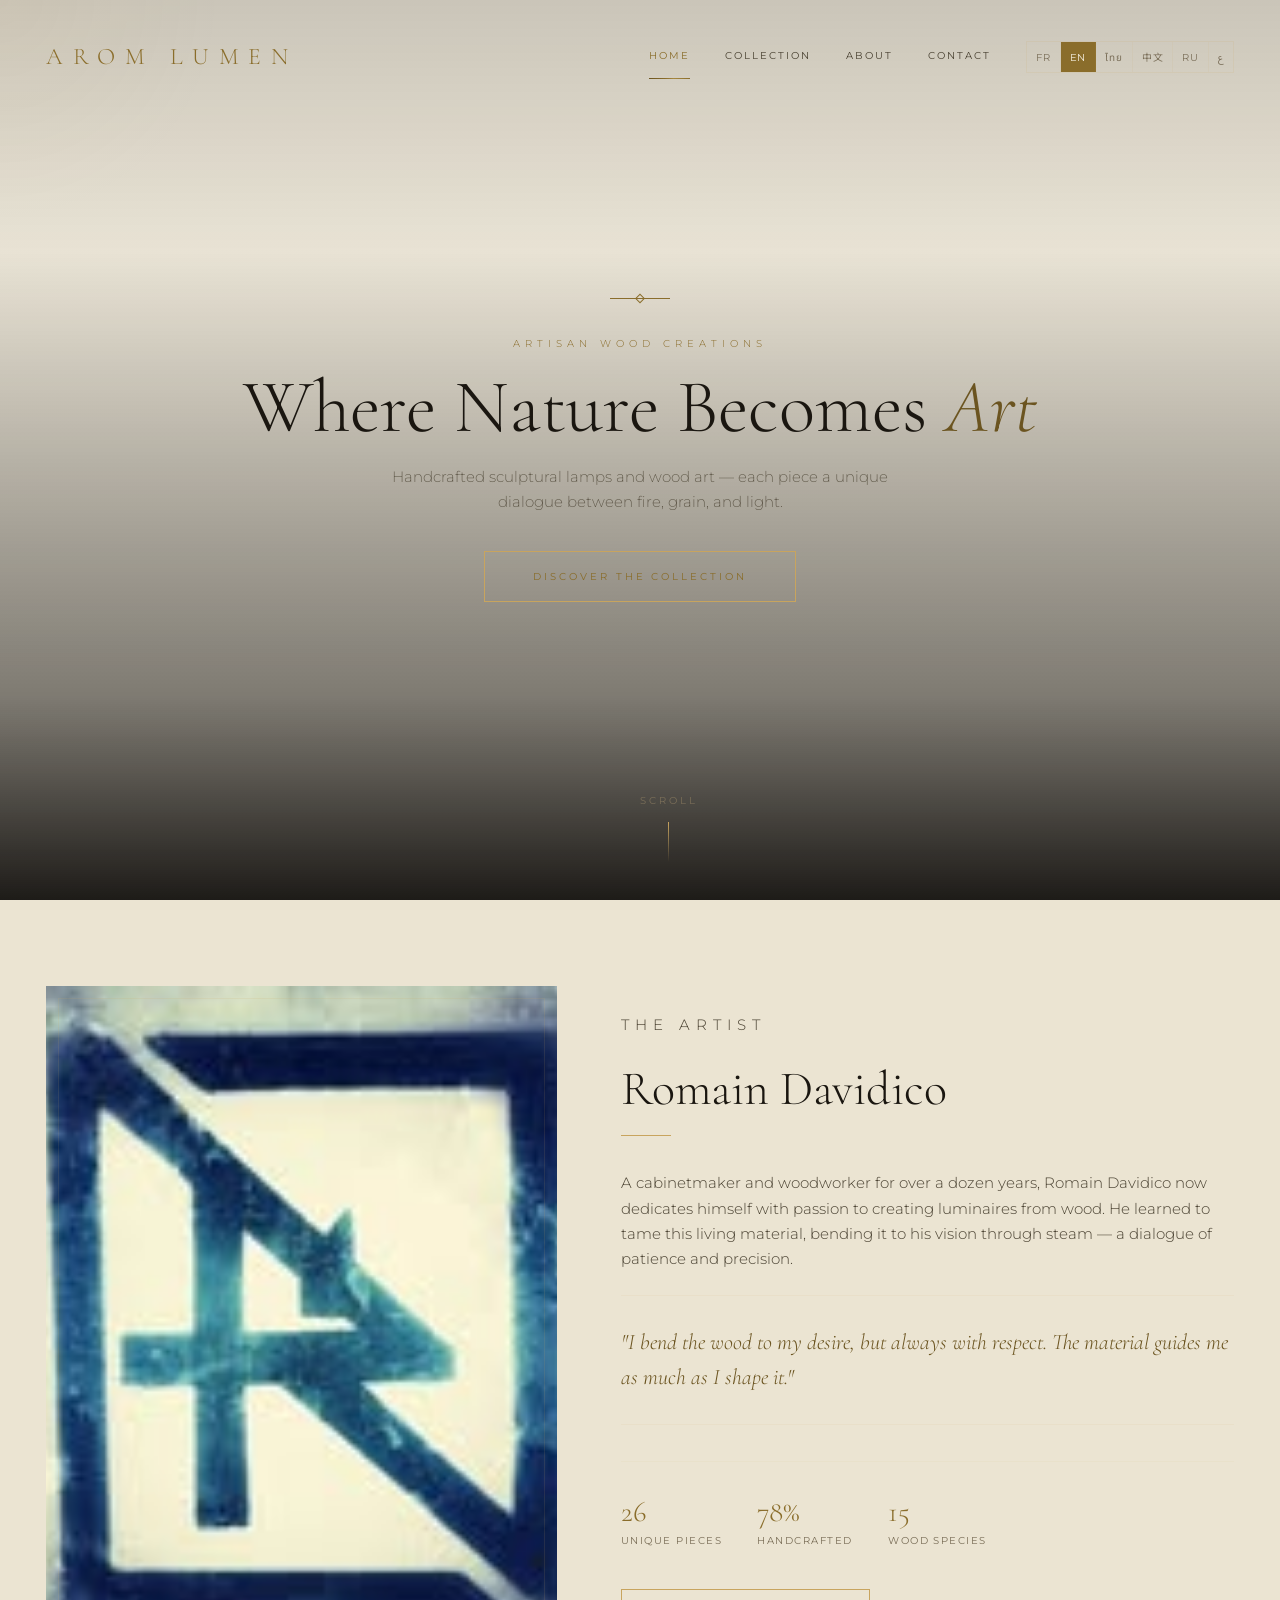
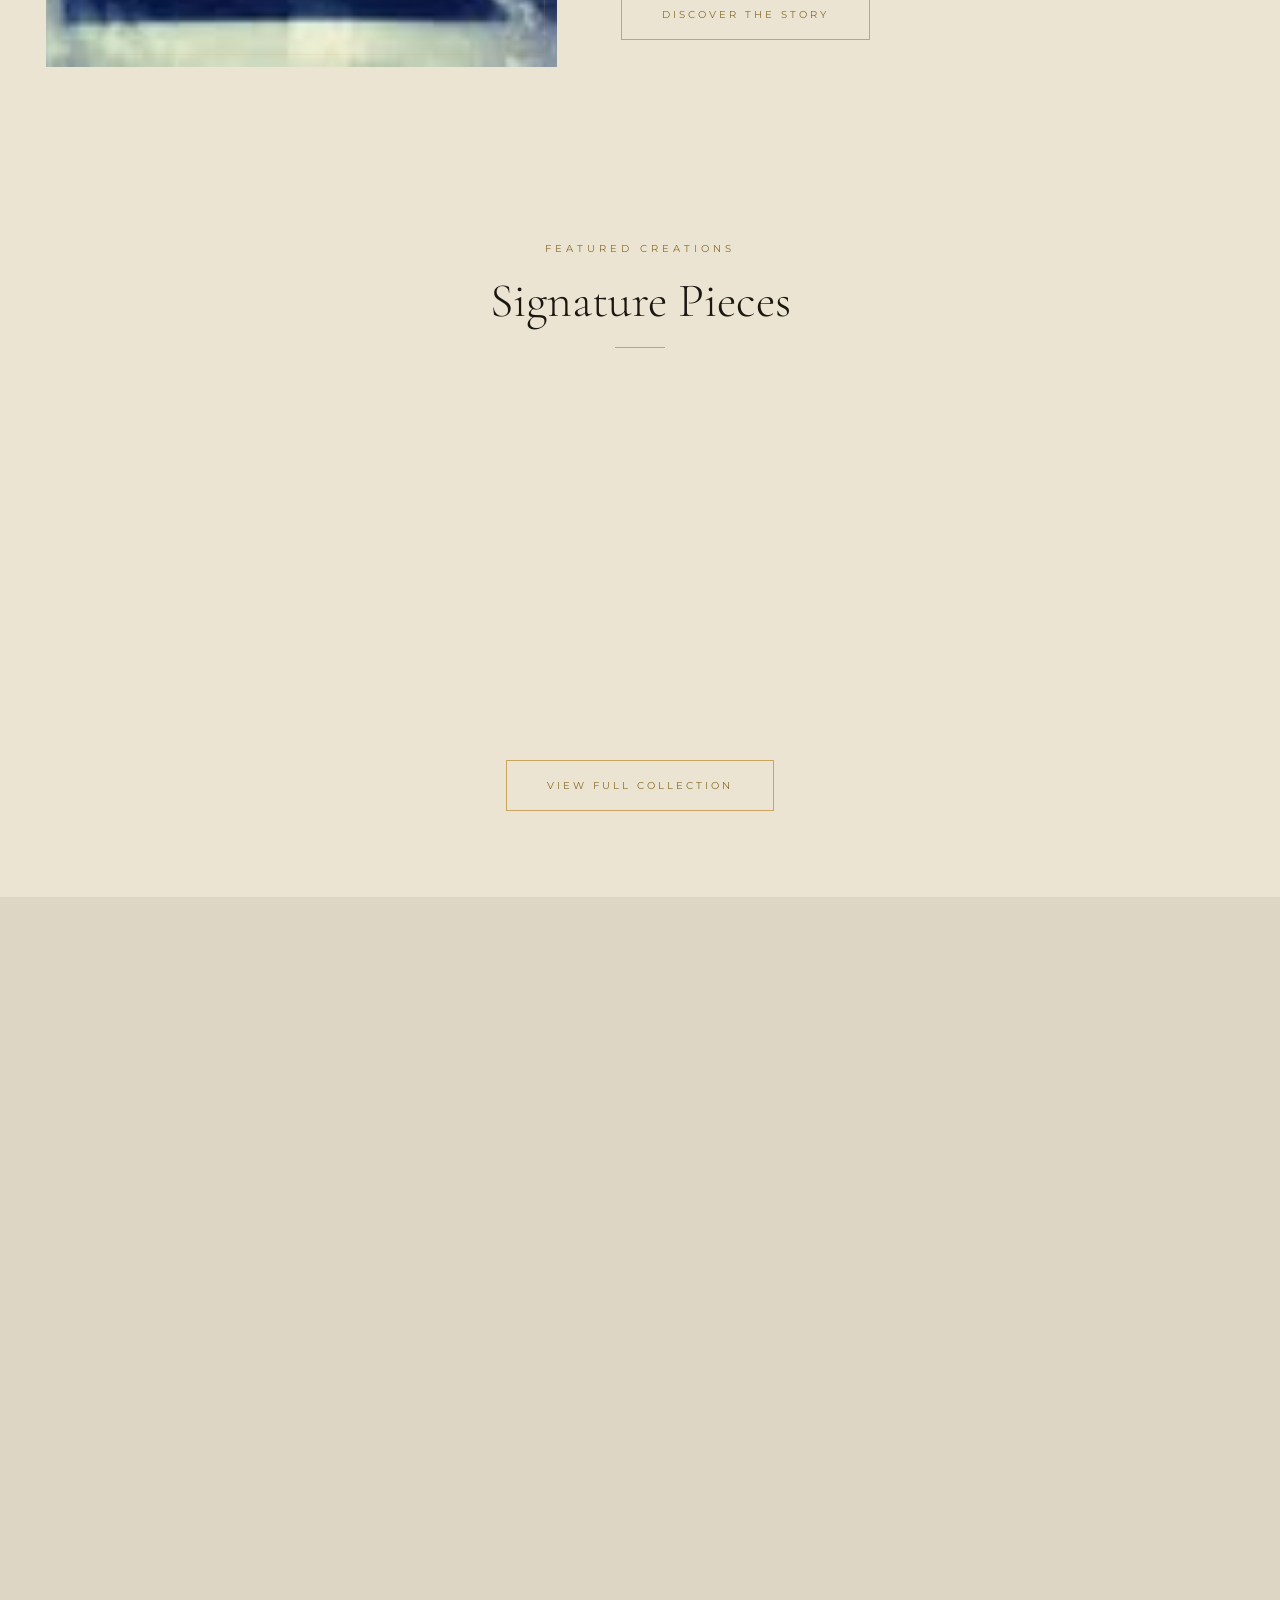
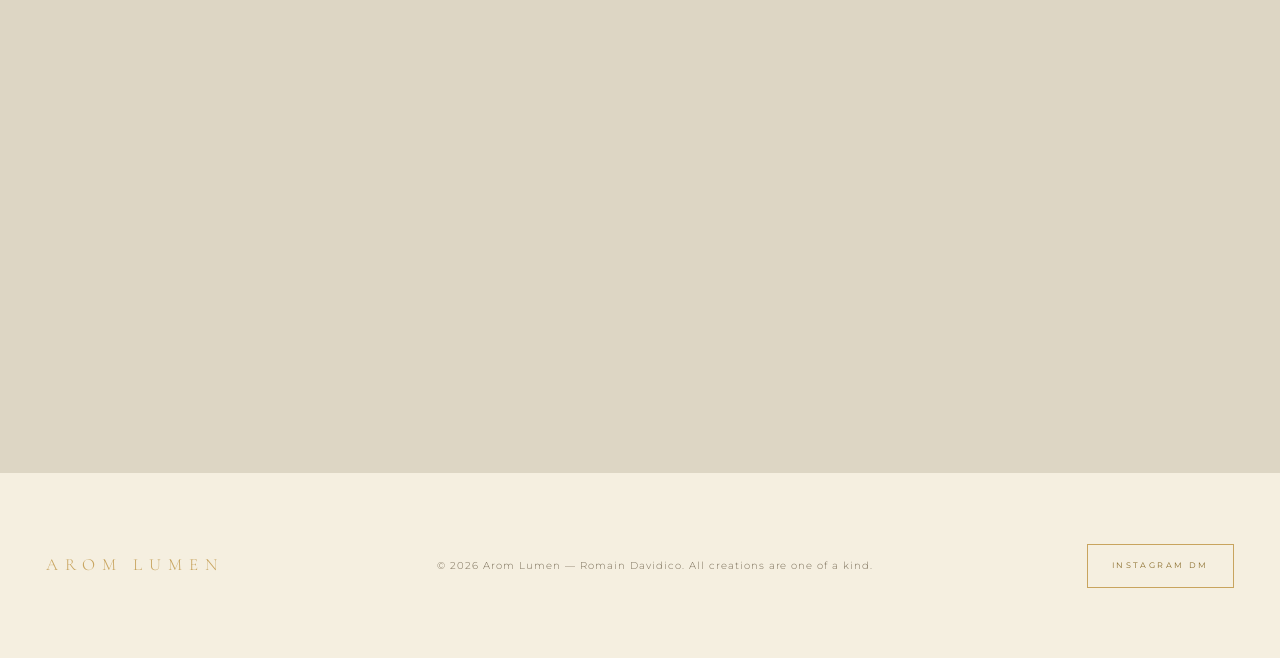
==== index.html @ 72d90c0a "Arom Lumen — luxury artisan wood lamp website Multi-page site for Romain Davidico's handcrafted wood" ====
<!DOCTYPE html>
<html lang="en" dir="ltr">
<head>
    <meta charset="UTF-8">
    <meta name="viewport" content="width=device-width, initial-scale=1.0">
    <meta name="view-transition" content="same-origin">
    <title>AROM LUMEN — Handcrafted Sculptural Lamps & Wood Art by Romain Davidico</title>
    <meta name="description" content="Discover unique handcrafted sculptural lamps and decorative wood art by artisan Romain Davidico. Each piece is a one-of-a-kind dialogue between fire, grain, and light.">
    <link rel="canonical" href="https://aromlumen.com/">
    <link rel="icon" href="images/profile.jpg">

    <!-- Open Graph -->
    <meta property="og:type" content="website">
    <meta property="og:title" content="AROM LUMEN — Handcrafted Sculptural Lamps & Wood Art">
    <meta property="og:description" content="Unique handcrafted sculptural lamps and decorative wood art by artisan Romain Davidico. Each piece a dialogue between fire, grain, and light.">
    <meta property="og:image" content="https://aromlumen.com/images/06.jpg">
    <meta property="og:url" content="https://aromlumen.com/">
    <meta property="og:site_name" content="Arom Lumen">
    <meta property="og:locale" content="en_US">

    <!-- Twitter Card -->
    <meta name="twitter:card" content="summary_large_image">
    <meta name="twitter:title" content="AROM LUMEN — Handcrafted Sculptural Lamps & Wood Art">
    <meta name="twitter:description" content="Unique handcrafted sculptural lamps and decorative wood art by artisan Romain Davidico.">
    <meta name="twitter:image" content="https://aromlumen.com/images/06.jpg">

    <!-- Preconnect & Fonts -->
    <link rel="preconnect" href="https://fonts.googleapis.com">
    <link rel="preconnect" href="https://fonts.gstatic.com" crossorigin>
    <link href="https://fonts.googleapis.com/css2?family=Cormorant+Garamond:ital,wght@0,300;0,400;0,500;0,600;0,700;1,300;1,400&family=Montserrat:wght@200;300;400;500;600&family=Noto+Sans+Thai:wght@200;300;400;500&family=Noto+Sans+SC:wght@200;300;400;500&family=Noto+Sans+Arabic:wght@200;300;400;500&display=swap" rel="stylesheet">

    <!-- Preload hero image -->
    <link rel="preload" as="image" href="images/06.jpg">

    <link rel="stylesheet" href="css/style.css">

    <!-- Structured Data: Organization + WebSite -->
    <script type="application/ld+json">
    {
        "@context": "https://schema.org",
        "@graph": [
            {
                "@type": "Organization",
                "@id": "https://aromlumen.com/#organization",
                "name": "Arom Lumen",
                "url": "https://aromlumen.com",
                "logo": "https://aromlumen.com/images/profile.jpg",
                "description": "Handcrafted sculptural lamps and decorative wood art by Romain Davidico.",
                "founder": {
                    "@type": "Person",
                    "name": "Romain Davidico"
                },
                "sameAs": [
                    "https://www.instagram.com/arom_lumen/"
                ],
                "contactPoint": {
                    "@type": "ContactPoint",
                    "contactType": "customer service",
                    "email": "contact@aromphuc.com",
                    "url": "https://ig.me/m/arom_lumen"
                }
            },
            {
                "@type": "WebSite",
                "@id": "https://aromlumen.com/#website",
                "name": "Arom Lumen",
                "url": "https://aromlumen.com",
                "publisher": { "@id": "https://aromlumen.com/#organization" }
            }
        ]
    }
    </script>
</head>
<body>

<!-- Skip to content -->
<a href="#main-content" class="skip-link" aria-label="Skip to main content">Skip to main content</a>

<!-- Loader -->
<div class="loader" id="loader" role="status" aria-label="Loading page">
    <div class="loader-logo">Arom Lumen</div>
    <div class="loader-bar"></div>
</div>

<!-- Cursor Glow -->
<div class="cursor-glow" id="cursorGlow" aria-hidden="true"></div>

<!-- Navigation -->
<header>
    <nav id="navbar" aria-label="Main navigation">
        <a href="index.html" class="nav-logo" aria-label="Arom Lumen — Home">Arom Lumen</a>
        <div class="nav-right">
            <ul class="nav-links" id="navLinks" role="list">
                <li><a href="index.html" class="active" data-i18n="nav_home" aria-current="page">Home</a></li>
                <li><a href="collection.html" data-i18n="nav_collection">Collection</a></li>
                <li><a href="about.html" data-i18n="nav_about">About</a></li>
                <li><a href="contact.html" data-i18n="nav_contact">Contact</a></li>
            </ul>
            <div class="lang-switch" id="langSwitch" role="group" aria-label="Language switcher">
                <button class="lang-btn" data-lang="fr" aria-label="Fran&#231;ais">FR</button>
                <button class="lang-btn active" data-lang="en" aria-label="English" aria-pressed="true">EN</button>
                <button class="lang-btn" data-lang="th" aria-label="&#xE44;&#xE17;&#xE22;">&#xE44;&#xE17;&#xE22;</button>
                <button class="lang-btn" data-lang="zh" aria-label="&#x4E2D;&#x6587;">&#x4E2D;&#x6587;</button>
                <button class="lang-btn" data-lang="ru" aria-label="&#x0420;&#x0443;&#x0441;&#x0441;&#x043A;&#x0438;&#x0439;">RU</button>
                <button class="lang-btn" data-lang="ar" aria-label="&#x0627;&#x0644;&#x0639;&#x0631;&#x0628;&#x064A;&#x0629;">&#x0639;</button>
            </div>
            <button class="nav-hamburger" id="hamburger" aria-label="Toggle menu" aria-expanded="false"><span></span><span></span><span></span></button>
        </div>
    </nav>
</header>

<main id="main-content">
    <!-- HERO -->
    <section class="hero" aria-label="Hero introduction">
        <div class="hero-bg" aria-hidden="true"></div>
        <div class="hero-content">
            <div class="hero-ornament" aria-hidden="true"></div>
            <p class="hero-sub" data-i18n="hero_sub">Artisan Wood Creations</p>
            <h1 class="hero-title" data-i18n="hero_title">Where Nature Becomes <em>Art</em></h1>
            <p class="hero-desc" data-i18n="hero_desc">Handcrafted sculptural lamps and wood art — each piece a unique dialogue between fire, grain, and light.</p>
            <a href="collection.html" class="hero-cta" data-i18n="hero_cta">Discover the Collection</a>
        </div>
        <div class="hero-scroll" aria-hidden="true"><span data-i18n="scroll">Scroll</span><div class="line"></div></div>
    </section>

    <!-- ARTIST INTRO -->
    <section class="story" id="story" aria-labelledby="story-heading">
        <div class="story-grid">
            <figure class="story-portrait reveal">
                <img src="images/profile.jpg" alt="Portrait of Romain Davidico, artisan woodworker and creator of Arom Lumen sculptural lamps" loading="lazy" width="600" height="800">
            </figure>
            <div class="story-text reveal">
                <p class="s-label" data-i18n="story_label">The Artist</p>
                <h2 class="s-title" id="story-heading" data-i18n="story_title">Romain Davidico</h2>
                <div class="s-div" aria-hidden="true"></div>
                <p data-i18n="story_p1">A cabinetmaker and woodworker for over a dozen years, Romain Davidico now dedicates himself with passion to creating luminaires from wood. He learned to tame this living material, bending it to his vision through steam — a dialogue of patience and precision.</p>
                <blockquote>
                    <p class="quote" data-i18n="story_quote">"I bend the wood to my desire, but always with respect. The material guides me as much as I shape it."</p>
                </blockquote>
                <div class="story-stats" role="list" aria-label="Key statistics">
                    <div role="listitem"><div class="num">32</div><div class="lbl" data-i18n="stat_pieces">Unique Pieces</div></div>
                    <div role="listitem"><div class="num">100%</div><div class="lbl" data-i18n="stat_handmade">Handcrafted</div></div>
                    <div role="listitem"><div class="num">15</div><div class="lbl" data-i18n="stat_woods">Wood Species</div></div>
                </div>
                <a href="about.html" class="btn-o" data-i18n="discover_story" style="margin-top:2.5rem">Discover the Story</a>
            </div>
        </div>
    </section>

    <!-- FEATURED PRODUCTS -->
    <section class="creations" id="featuredProducts" aria-labelledby="featured-heading">
        <div style="text-align:center;max-width:600px;margin:0 auto 4rem">
            <p class="s-label" data-i18n="featured_label">Featured Creations</p>
            <h2 class="s-title" id="featured-heading" data-i18n="featured_title">Signature Pieces</h2>
            <div class="s-div" style="margin:0 auto 2rem" aria-hidden="true"></div>
        </div>
        <div class="gallery-grid" id="featuredGrid" role="list" aria-label="Featured products"></div>
        <div style="text-align:center;margin-top:3rem">
            <a href="collection.html" class="btn-o" data-i18n="view_collection">View Full Collection</a>
        </div>
    </section>

    <!-- HOTEL CTA -->
    <section class="hotel-cta" id="hotels" aria-labelledby="hotel-heading">
        <div class="inner reveal">
            <p class="s-label" data-i18n="htl_label">For Hotels & Hospitality</p>
            <h2 class="s-title" id="hotel-heading" data-i18n="htl_title">Transform Your Spaces</h2>
            <div class="s-div" style="margin:0 auto 2rem" aria-hidden="true"></div>
            <p data-i18n="htl_desc">From grand lobby installations to intimate suite lighting, Arom Lumen collaborates with architects and hoteliers worldwide to create bespoke collections. Volume commissions available with dedicated project management.</p>
            <div style="display:flex;gap:1.5rem;justify-content:center;margin-top:2.5rem;flex-wrap:wrap">
                <a href="https://ig.me/m/arom_lumen" target="_blank" rel="noopener noreferrer" class="btn-p" data-i18n="htl_cta1">Message Us on Instagram</a>
                <a href="https://www.instagram.com/arom_lumen/" target="_blank" rel="noopener noreferrer" class="btn-o" data-i18n="htl_cta2">View Full Portfolio</a>
            </div>
        </div>
    </section>

    <!-- TESTIMONIALS -->
    <section class="testimonials" aria-labelledby="testimonials-heading">
        <div class="testi-header">
            <p class="s-label" data-i18n="te_label">Kind Words</p>
            <h2 class="s-title" id="testimonials-heading" data-i18n="te_title">What Hoteliers Say</h2>
            <div class="s-div" aria-hidden="true"></div>
        </div>
        <div class="t-carousel" role="region" aria-label="Testimonials carousel" aria-roledescription="carousel">
            <article class="t-slide active" role="group" aria-roledescription="slide" aria-label="Testimonial 1 of 3">
                <blockquote>
                    <p class="t-quote" data-i18n="te1q">The lamps Arom Lumen created for our lobby have become the most photographed feature of the hotel. Guests constantly ask about them.</p>
                </blockquote>
                <p class="t-author">Marie Laurent</p>
                <p class="t-role" data-i18n="te1r">Design Director, Boutique Hotel Paris</p>
            </article>
            <article class="t-slide" role="group" aria-roledescription="slide" aria-label="Testimonial 2 of 3">
                <blockquote>
                    <p class="t-quote" data-i18n="te2q">We commissioned twelve unique pieces for our suites. Each one is different, and our guests love discovering which creation awaits them.</p>
                </blockquote>
                <p class="t-author">James Chen</p>
                <p class="t-role" data-i18n="te2r">General Manager, Luxury Resort Singapore</p>
            </article>
            <article class="t-slide" role="group" aria-roledescription="slide" aria-label="Testimonial 3 of 3">
                <blockquote>
                    <p class="t-quote" data-i18n="te3q">The craftsmanship is extraordinary. These are not decorations — they are works of art that give our spa a soul.</p>
                </blockquote>
                <p class="t-author">Sofia Bergstrom</p>
                <p class="t-role" data-i18n="te3r">Spa Director, Grand Hotel Stockholm</p>
            </article>
        </div>
        <div class="t-dots" role="tablist" aria-label="Testimonial slides">
            <button class="t-dot active" data-slide="0" role="tab" aria-selected="true" aria-label="Show testimonial 1"></button>
            <button class="t-dot" data-slide="1" role="tab" aria-selected="false" aria-label="Show testimonial 2"></button>
            <button class="t-dot" data-slide="2" role="tab" aria-selected="false" aria-label="Show testimonial 3"></button>
        </div>
    </section>
</main>

<footer role="contentinfo">
    <div class="footer-content">
        <div class="footer-logo">Arom Lumen</div>
        <p class="footer-text">&copy; 2026 Arom Lumen — Romain Davidico. <span data-i18n="footer">All creations are one of a kind.</span></p>
        <a href="https://ig.me/m/arom_lumen" target="_blank" rel="noopener noreferrer" class="btn-o" style="padding:.6rem 1.5rem;font-size:.5rem" aria-label="Contact us via Instagram Direct Message">Instagram DM</a>
    </div>
</footer>

<script src="js/products.js"></script>
<script src="js/main.js"></script>
<script>
// Render 4 featured products
function renderFeatured() {
    const grid = document.getElementById('featuredGrid');
    if (!grid || typeof PRODUCTS === 'undefined') return;
    const featured = PRODUCTS.filter(p => p.featured);
    grid.innerHTML = featured.map((p, i) => {
        const cls = i === 0 ? 'tall' : '';
        return '<a href="piece.html?id=' + p.id + '" class="g-item ' + cls + ' reveal" role="listitem" aria-label="' + p.name + ' — ' + p.price + '">' +
            '<img src="' + p.images[0] + '" alt="' + p.name + ' — handcrafted sculptural lamp by Arom Lumen" loading="lazy" width="600" height="800">' +
            '<div class="g-overlay">' +
            '<h3>' + p.name + '</h3>' +
            '<span>' + p.height + '</span>' +
            '<div class="price">' + p.price + '</div>' +
            '<div class="sold">Sold Out</div>' +
            '</div></a>';
    }).join('');
    // Re-observe reveals
    const obs = new IntersectionObserver(e => e.forEach(en => { if (en.isIntersecting) { en.target.classList.add('visible'); obs.unobserve(en.target); } }), { threshold: 0.12 });
    grid.querySelectorAll('.reveal').forEach(el => obs.observe(el));
}
document.addEventListener('DOMContentLoaded', renderFeatured);
</script>
</body>
</html>
---- css/style.css ----
/* ═══════════════════════════════════════════════════════════════════════════
   AROM LUMEN — Artisan Wood Creations
   Master Stylesheet — 2026 Edition
   Mobile-first  ·  oklch()  ·  Container queries  ·  Scroll-driven
   ═══════════════════════════════════════════════════════════════════════════

   Z-INDEX SCALE
   ─────────────────────────────────
   1    Base content
   2    Overlays within sections (hero text, gallery overlay)
   10   Sticky / floating UI (scroll indicator)
   100  Navigation bar
   200  Mobile menu panel
   500  Lightbox
   600  Product modal
   900  Loader (highest, page entry)
   9999 Cursor glow (pointer-events: none)

   BREAKPOINTS (mobile-first, min-width)
   ─────────────────────────────────
   --bp-sm  : 480px   (large phones)
   --bp-md  : 768px   (tablets)
   --bp-lg  : 1024px  (small desktops)
   --bp-xl  : 1440px  (large desktops)
   --bp-xxl : 1920px  (ultra-wide)
   ═══════════════════════════════════════════════════════════════════════════ */


/* ═══════════════════════════════════════════
   0. CUSTOM PROPERTIES
   ═══════════════════════════════════════════ */
:root {
    /* ── Colors (oklch with hex fallbacks) ── */
    --bg:         #080604;
    --bg-oklch:   oklch(0.08 0.01 70);
    --bg2:        #0e0c07;
    --bg2-oklch:  oklch(0.11 0.015 70);
    --sf:         #16130d;
    --sf-oklch:   oklch(0.14 0.02 70);
    --sf2:        #221e14;
    --sf2-oklch:  oklch(0.19 0.025 70);

    --gold:       #c8a45e;
    --gold-oklch: oklch(0.74 0.11 80);
    --gold-l:     #e0c882;
    --gold-l-oklch: oklch(0.83 0.1 85);
    --gold-d:     #8a6d2b;
    --gold-d-oklch: oklch(0.53 0.1 75);
    --gold-g:     rgba(200, 164, 94, 0.12);

    --cream:      #f5efe0;
    --cream-oklch: oklch(0.95 0.03 85);
    --cream-m:    #b8ad94;
    --cream-m-oklch: oklch(0.74 0.04 80);

    --txt:        #e0d8c8;
    --txt-oklch:  oklch(0.88 0.03 80);
    --txt-m:      #8a7e68;
    --txt-m-oklch: oklch(0.57 0.05 75);

    /* ── Typography ── */
    --serif: 'Cormorant Garamond', Georgia, serif;
    --sans:  'Montserrat', 'Noto Sans Thai', 'Noto Sans SC', 'Noto Sans Arabic', sans-serif;

    /* ── Fluid type scale (375 → 1920) ── */
    --fs-xs:    clamp(0.5rem, 0.42rem + 0.25vw, 0.65rem);
    --fs-sm:    clamp(0.6rem, 0.52rem + 0.25vw, 0.78rem);
    --fs-base:  clamp(0.78rem, 0.68rem + 0.32vw, 0.95rem);
    --fs-md:    clamp(0.88rem, 0.76rem + 0.38vw, 1.1rem);
    --fs-lg:    clamp(1.1rem, 0.9rem + 0.6vw, 1.5rem);
    --fs-xl:    clamp(1.4rem, 1.1rem + 0.9vw, 2.2rem);
    --fs-2xl:   clamp(1.8rem, 1.3rem + 1.5vw, 3.2rem);
    --fs-3xl:   clamp(2rem, 1.4rem + 2vw, 3.8rem);
    --fs-hero:  clamp(2.5rem, 1.5rem + 4vw, 6rem);

    /* ── Spacing ── */
    --space-xs:  clamp(0.5rem, 0.4rem + 0.3vw, 0.75rem);
    --space-sm:  clamp(0.75rem, 0.6rem + 0.5vw, 1.25rem);
    --space-md:  clamp(1.5rem, 1rem + 1.5vw, 3rem);
    --space-lg:  clamp(3rem, 2rem + 3vw, 6rem);
    --space-xl:  clamp(4rem, 2.5rem + 4vw, 8rem);
    --space-section-y: clamp(4rem, 3rem + 3vw, 8rem);
    --space-section-x: clamp(1.25rem, 0.5rem + 3vw, 4rem);

    /* ── Effects ── */
    --gold-gradient: linear-gradient(135deg, #8a6d2b 0%, #c8a45e 40%, #e0c882 60%, #c8a45e 100%);
    --shimmer-gradient: linear-gradient(
        105deg,
        #8a6d2b 0%, #c8a45e 25%, #e0c882 50%, #c8a45e 75%, #8a6d2b 100%
    );
    --ease-lux: cubic-bezier(0.4, 0, 0.2, 1);
    --ease-spring: cubic-bezier(0.34, 1.56, 0.64, 1);
    --duration-fast: 0.25s;
    --duration-med:  0.45s;
    --duration-slow: 0.7s;

    /* ── Touch target minimum ── */
    --touch-min: 44px;

    /* ── Vertical rhythm base ── */
    --lh: 1.7;
}


/* ═══════════════════════════════════════════
   0b. COLOR SCHEME — light override
   ═══════════════════════════════════════════ */
@media (prefers-color-scheme: light) {
    :root {
        --bg:       #f5efe0;
        --bg2:      #ebe4d2;
        --sf:       #ddd6c4;
        --sf2:      #d0c8b4;
        --gold:     #8a6d2b;
        --gold-l:   #6b5420;
        --gold-d:   #c8a45e;
        --gold-g:   rgba(138, 109, 43, 0.12);
        --cream:    #1a1610;
        --cream-m:  #4a4232;
        --txt:      #2a2418;
        --txt-m:    #7a6e58;
        --gold-gradient: linear-gradient(135deg, #6b5420 0%, #8a6d2b 40%, #a68840 60%, #8a6d2b 100%);
        --shimmer-gradient: linear-gradient(
            105deg,
            #6b5420 0%, #8a6d2b 25%, #a68840 50%, #8a6d2b 75%, #6b5420 100%
        );
    }
}


/* ═══════════════════════════════════════════
   0.5 ACCESSIBILITY — SKIP LINK
   ═══════════════════════════════════════════ */
.skip-link {
    position: absolute;
    top: -100%;
    left: 1rem;
    z-index: 10000;
    padding: 0.75rem 1.5rem;
    background: var(--gold, #c8a45e);
    color: var(--bg, #080604);
    font-family: var(--sans, 'Montserrat', sans-serif);
    font-size: 0.85rem;
    font-weight: 600;
    text-decoration: none;
    border-radius: 0 0 4px 4px;
    transition: top 0.2s ease;
}
.skip-link:focus {
    top: 0;
    outline: 2px solid var(--cream, #f5efe6);
    outline-offset: 2px;
}

/* ═══════════════════════════════════════════
   1. RESET & BASE
   ═══════════════════════════════════════════ */
*,
*::before,
*::after {
    margin: 0;
    padding: 0;
    box-sizing: border-box;
}

html {
    scroll-behavior: smooth;
    overflow-x: hidden;
    -webkit-text-size-adjust: 100%;
    text-size-adjust: 100%;
    hanging-punctuation: first last;
}

body {
    font-family: var(--sans);
    background: var(--bg);
    color: var(--txt);
    font-size: var(--fs-base);
    line-height: var(--lh);
    overflow-x: hidden;
    -webkit-font-smoothing: antialiased;
    -moz-osx-font-smoothing: grayscale;
    text-rendering: optimizeLegibility;
}

/* Selection */
::selection {
    background: var(--gold);
    color: var(--bg);
}

::-moz-selection {
    background: var(--gold);
    color: var(--bg);
}

/* Focus-visible for accessibility */
:focus-visible {
    outline: 2px solid var(--gold);
    outline-offset: 3px;
}

:focus:not(:focus-visible) {
    outline: none;
}

/* Custom scrollbar */
::-webkit-scrollbar {
    width: 6px;
}
::-webkit-scrollbar-track {
    background: var(--bg);
}
::-webkit-scrollbar-thumb {
    background: var(--gold-d);
    border-radius: 3px;
}
::-webkit-scrollbar-thumb:hover {
    background: var(--gold);
}

/* Firefox scrollbar */
html {
    scrollbar-width: thin;
    scrollbar-color: var(--gold-d) var(--bg);
}

img, video, svg {
    display: block;
    max-width: 100%;
    height: auto;
}

a {
    color: inherit;
    text-decoration: none;
}

button {
    font: inherit;
    cursor: pointer;
    border: none;
    background: none;
    color: inherit;
}

ul, ol {
    list-style: none;
}


/* ═══════════════════════════════════════════
   2. VIEW TRANSITIONS API
   ═══════════════════════════════════════════ */
@view-transition {
    navigation: auto;
}

::view-transition-old(root) {
    animation: vt-fade-out 0.3s var(--ease-lux) forwards;
}

::view-transition-new(root) {
    animation: vt-fade-in 0.4s var(--ease-lux) forwards;
}

@keyframes vt-fade-out {
    to {
        opacity: 0;
        transform: translateY(-8px);
    }
}

@keyframes vt-fade-in {
    from {
        opacity: 0;
        transform: translateY(12px);
    }
}


/* ═══════════════════════════════════════════
   3. PAGE ENTRANCE TRANSITION
   ═══════════════════════════════════════════ */
@keyframes pageFadeIn {
    from {
        opacity: 0;
        transform: translateY(12px);
    }
    to {
        opacity: 1;
        transform: translateY(0);
    }
}

body.page-enter {
    animation: pageFadeIn 0.8s var(--ease-lux) forwards;
}

.page-transition {
    animation: pageFadeIn 0.6s var(--ease-lux) forwards;
}


/* ═══════════════════════════════════════════
   4. RTL SUPPORT
   ═══════════════════════════════════════════ */
[dir="rtl"] .story-grid       { direction: rtl; }
[dir="rtl"] .featured-grid    { direction: rtl; }
[dir="rtl"] .contact           { direction: rtl; }
[dir="rtl"] .nav-links         { direction: rtl; }
[dir="rtl"] .featured-specs li { flex-direction: row-reverse; }
[dir="rtl"] .footer-content    { flex-direction: row-reverse; }
[dir="rtl"] .featured-badge    { left: auto; right: var(--space-md); }
[dir="rtl"] .nav-right         { flex-direction: row-reverse; }


/* ═══════════════════════════════════════════
   5. LOADER (premium pulse + sweep)
   ═══════════════════════════════════════════ */
.loader {
    position: fixed;
    inset: 0;
    background: var(--bg);
    z-index: 900;
    display: flex;
    align-items: center;
    justify-content: center;
    flex-direction: column;
    gap: var(--space-md);
    transition: opacity 0.8s var(--ease-lux), visibility 0.8s;
}

.loader.hidden {
    opacity: 0;
    visibility: hidden;
}

.loader-logo {
    font-family: var(--serif);
    font-size: var(--fs-xl);
    font-weight: 300;
    letter-spacing: 0.5em;
    color: var(--gold);
    text-transform: uppercase;
    animation: loaderPulse 2s ease-in-out infinite;
}

@keyframes loaderPulse {
    0%, 100% { opacity: 0.5; }
    50%      { opacity: 1; }
}

.loader-bar {
    width: clamp(60px, 15vw, 120px);
    height: 1px;
    background: var(--gold-g);
    position: relative;
    overflow: hidden;
}

.loader-bar::after {
    content: '';
    position: absolute;
    left: 0;
    top: 0;
    height: 100%;
    width: 0;
    background: var(--gold-gradient);
    animation: loadBar 1.8s var(--ease-lux) forwards;
}

@keyframes loadBar {
    to { width: 100%; }
}


/* ═══════════════════════════════════════════
   6. CURSOR GLOW (desktop only)
   ═══════════════════════════════════════════ */
.cursor-glow {
    position: fixed;
    width: 450px;
    height: 450px;
    border-radius: 50%;
    background: radial-gradient(circle, rgba(200, 164, 94, 0.05) 0%, transparent 70%);
    pointer-events: none;
    z-index: 9999;
    transform: translate(-50%, -50%);
    will-change: transform;
    display: none;
}

@media (pointer: fine) and (min-width: 1024px) {
    .cursor-glow { display: block; }
}


/* ═══════════════════════════════════════════
   7. NAVIGATION
   ═══════════════════════════════════════════ */
nav {
    position: fixed;
    top: 0;
    left: 0;
    right: 0;
    z-index: 100;
    padding: var(--space-sm) var(--space-section-x);
    display: flex;
    justify-content: space-between;
    align-items: center;
    transition: all var(--duration-med) var(--ease-lux);
}

@media (min-width: 768px) {
    nav {
        padding: var(--space-md) var(--space-section-x);
    }
}

nav.scrolled {
    background: rgba(8, 6, 4, 0.94);
    -webkit-backdrop-filter: blur(20px);
    backdrop-filter: blur(20px);
    padding-block: var(--space-xs);
    border-bottom: 1px solid rgba(200, 164, 94, 0.08);
}

/* Backdrop-filter fallback */
@supports not (backdrop-filter: blur(20px)) {
    nav.scrolled {
        background: rgba(8, 6, 4, 0.98);
    }
}

.nav-logo {
    font-family: var(--serif);
    font-size: clamp(1.2rem, 1rem + 0.6vw, 1.8rem);
    font-weight: 300;
    letter-spacing: 0.4em;
    color: var(--gold);
    text-decoration: none;
    text-transform: uppercase;
    min-height: var(--touch-min);
    display: inline-flex;
    align-items: center;
}

.nav-right {
    display: flex;
    align-items: center;
    gap: var(--space-sm);
}

@media (min-width: 768px) {
    .nav-right { gap: var(--space-md); }
}

.nav-links {
    display: none;
    gap: var(--space-md);
    list-style: none;
    align-items: center;
}

@media (min-width: 768px) {
    .nav-links { display: flex; }
}

.nav-links a {
    font-size: var(--fs-xs);
    font-weight: 400;
    letter-spacing: 0.2em;
    text-transform: uppercase;
    color: var(--cream-m);
    text-decoration: none;
    position: relative;
    padding-bottom: 4px;
    transition: color var(--duration-fast);
    min-height: var(--touch-min);
    display: inline-flex;
    align-items: center;
}

/* Nav underline grows from center */
.nav-links a::after {
    content: '';
    position: absolute;
    bottom: 0;
    left: 50%;
    width: 0;
    height: 1px;
    background: var(--gold);
    transition: width var(--duration-med) var(--ease-lux), left var(--duration-med) var(--ease-lux);
}

.nav-links a:hover {
    color: var(--gold-l);
}

.nav-links a:hover::after {
    width: 100%;
    left: 0;
}

.nav-links a.active {
    color: var(--gold);
}

.nav-links a.active::after {
    width: 100%;
    left: 0;
    background: var(--gold-gradient);
}

/* Hamburger */
.nav-hamburger {
    display: flex;
    flex-direction: column;
    gap: 6px;
    cursor: pointer;
    padding: 10px 5px;
    min-width: var(--touch-min);
    min-height: var(--touch-min);
    justify-content: center;
    align-items: center;
}

@media (min-width: 768px) {
    .nav-hamburger { display: none; }
}

.nav-hamburger span {
    width: 28px;
    height: 1px;
    background: var(--gold);
    transition: all var(--duration-fast);
    display: block;
}

/* Mobile menu */
.nav-links.open {
    display: flex;
    flex-direction: column;
    position: absolute;
    top: 100%;
    left: 0;
    right: 0;
    background: rgba(8, 6, 4, 0.97);
    -webkit-backdrop-filter: blur(20px);
    backdrop-filter: blur(20px);
    padding: var(--space-md);
    gap: var(--space-sm);
    border-bottom: 1px solid rgba(200, 164, 94, 0.08);
    z-index: 200;
    animation: menuSlideDown 0.35s var(--ease-lux);
}

@keyframes menuSlideDown {
    from {
        opacity: 0;
        transform: translateY(-10px);
    }
    to {
        opacity: 1;
        transform: translateY(0);
    }
}


/* ═══════════════════════════════════════════
   8. LANGUAGE SWITCH
   ═══════════════════════════════════════════ */
.lang-switch {
    display: flex;
    gap: 0;
    border: 1px solid rgba(200, 164, 94, 0.12);
}

.lang-btn {
    background: transparent;
    border: none;
    color: var(--txt-m);
    font-family: var(--sans);
    font-size: var(--fs-xs);
    font-weight: 400;
    letter-spacing: 0.1em;
    padding: 0.4rem 0.55rem;
    cursor: pointer;
    text-transform: uppercase;
    transition: all var(--duration-fast);
    min-width: var(--touch-min);
    min-height: var(--touch-min);
    display: inline-flex;
    align-items: center;
    justify-content: center;
}

@media (min-width: 768px) {
    .lang-btn {
        min-width: auto;
        min-height: auto;
        padding: 0.4rem 0.55rem;
    }
}

.lang-btn:not(:last-child) {
    border-right: 1px solid rgba(200, 164, 94, 0.08);
}

.lang-btn.active {
    background: var(--gold);
    color: var(--bg);
}

.lang-btn:hover:not(.active) {
    color: var(--gold);
}


/* ═══════════════════════════════════════════
   9. HERO
   ═══════════════════════════════════════════ */
.hero {
    position: relative;
    height: 100svh;
    min-height: 600px;
    display: flex;
    align-items: center;
    justify-content: center;
    overflow: hidden;
}

@media (min-width: 768px) {
    .hero { min-height: 700px; }
}

.hero-bg {
    position: absolute;
    inset: 0;
    background:
        linear-gradient(180deg,
            rgba(8, 6, 4, 0.2) 0%,
            rgba(8, 6, 4, 0.05) 30%,
            rgba(8, 6, 4, 0.5) 75%,
            rgba(8, 6, 4, 1) 100%),
        url('https://images.unsplash.com/photo-1558618666-fcd25c85f82e?w=1920&q=80') center / cover no-repeat;
    transform: scale(1.1);
    will-change: transform;
    animation: heroZ 25s ease-in-out infinite alternate;
}

@keyframes heroZ {
    0%   { transform: scale(1.1); }
    100% { transform: scale(1.02); }
}

/* Scroll-driven parallax on hero background (where supported) */
@supports (animation-timeline: scroll()) {
    .hero-bg {
        animation: heroParallax linear forwards;
        animation-timeline: scroll(nearest block);
        animation-range: entry 0% exit 100%;
    }

    @keyframes heroParallax {
        from { transform: scale(1.1) translateY(0); }
        to   { transform: scale(1.1) translateY(15%); }
    }
}

.hero-content {
    position: relative;
    z-index: 2;
    text-align: center;
    max-width: 900px;
    padding: 0 var(--space-section-x);
}

.hero-ornament {
    width: 60px;
    height: 1px;
    background: var(--gold);
    margin: 0 auto var(--space-md);
    position: relative;
}

.hero-ornament::before {
    content: '';
    position: absolute;
    top: -3px;
    left: 50%;
    width: 7px;
    height: 7px;
    border: 1px solid var(--gold);
    transform: translateX(-50%) rotate(45deg);
}

.hero-sub {
    font-size: var(--fs-xs);
    font-weight: 300;
    letter-spacing: 0.5em;
    text-transform: uppercase;
    color: var(--gold);
    margin-bottom: var(--space-sm);
    opacity: 0;
    animation: fadeUp 1s 0.3s forwards;
}

.hero-title {
    font-family: var(--serif);
    font-size: var(--fs-hero);
    font-weight: 300;
    line-height: 1.08;
    color: var(--cream);
    margin-bottom: var(--space-sm);
    opacity: 0;
    animation: fadeUp 1s 0.6s forwards;
}

.hero-title em {
    font-style: italic;
    color: var(--gold-l);
}

.hero-desc {
    font-size: var(--fs-base);
    font-weight: 200;
    color: var(--cream-m);
    max-width: 560px;
    margin: 0 auto var(--space-md);
    opacity: 0;
    animation: fadeUp 1s 0.9s forwards;
}

.hero-cta {
    display: inline-flex;
    align-items: center;
    justify-content: center;
    font-size: var(--fs-xs);
    font-weight: 400;
    letter-spacing: 0.3em;
    text-transform: uppercase;
    color: var(--gold);
    text-decoration: none;
    border: 1px solid var(--gold-d);
    padding: 1rem 2rem;
    min-height: var(--touch-min);
    transition: all var(--duration-med) var(--ease-lux);
    opacity: 0;
    animation: fadeUp 1s 1.2s forwards;
    position: relative;
    overflow: hidden;
}

@media (min-width: 480px) {
    .hero-cta { padding: 1rem 3rem; }
}

/* Gold shimmer sweep on hover */
.hero-cta::before {
    content: '';
    position: absolute;
    inset: 0;
    background: linear-gradient(105deg, transparent 0%, rgba(224, 200, 130, 0.15) 45%, rgba(224, 200, 130, 0.3) 50%, rgba(224, 200, 130, 0.15) 55%, transparent 100%);
    transform: translateX(-120%);
    transition: transform 0.6s var(--ease-lux);
}

.hero-cta:hover {
    background: var(--gold);
    color: var(--bg);
    box-shadow: 0 0 40px var(--gold-g), 0 0 80px rgba(200, 164, 94, 0.06);
}

.hero-cta:hover::before {
    transform: translateX(120%);
}

.hero-scroll {
    position: absolute;
    bottom: clamp(1.5rem, 3vw, 3rem);
    left: 50%;
    transform: translateX(-50%);
    display: flex;
    flex-direction: column;
    align-items: center;
    gap: 0.8rem;
    color: var(--txt-m);
    font-size: var(--fs-xs);
    letter-spacing: 0.3em;
    text-transform: uppercase;
    opacity: 0;
    animation: fadeUp 1s 1.5s forwards;
    z-index: 10;
}

.hero-scroll .line {
    width: 1px;
    height: 40px;
    background: linear-gradient(to bottom, var(--gold-d), transparent);
    animation: pulse 2s ease-in-out infinite;
}

@keyframes pulse {
    0%, 100% { opacity: 0.3; }
    50%      { opacity: 1; }
}

@keyframes fadeUp {
    from { opacity: 0; transform: translateY(30px); }
    to   { opacity: 1; transform: translateY(0); }
}


/* ═══════════════════════════════════════════
   10. SECTION GLOBALS
   ═══════════════════════════════════════════ */
section {
    padding: var(--space-section-y) var(--space-section-x);
}

/* Below-fold sections: content-visibility for performance */
section:not(.hero) {
    content-visibility: auto;
    contain-intrinsic-size: auto 800px;
}

.s-label {
    font-size: var(--fs-xs);
    font-weight: 400;
    letter-spacing: 0.4em;
    text-transform: uppercase;
    color: var(--gold);
    margin-bottom: var(--space-sm);
}

.s-title {
    font-family: var(--serif);
    font-size: var(--fs-3xl);
    font-weight: 300;
    line-height: 1.2;
    color: var(--cream);
    margin-bottom: var(--space-sm);
}

.s-div {
    width: 50px;
    height: 1px;
    background: var(--gold-d);
    margin-bottom: var(--space-md);
}


/* ═══════════════════════════════════════════
   11. ARTIST STORY
   ═══════════════════════════════════════════ */
.story {
    background: var(--bg2);
    overflow: hidden;
}

.story-grid {
    display: grid;
    grid-template-columns: 1fr;
    gap: var(--space-lg);
    align-items: center;
    max-width: 1200px;
    margin: 0 auto;
}

@media (min-width: 768px) {
    .story-grid {
        grid-template-columns: 1fr 1.2fr;
        gap: clamp(3rem, 5vw, 6rem);
    }
}

.story-portrait {
    position: relative;
    aspect-ratio: 3 / 4;
    overflow: hidden;
}

.story-portrait img {
    width: 100%;
    height: 100%;
    object-fit: cover;
    transition: transform var(--duration-slow) var(--ease-lux);
}

.story-portrait:hover img {
    transform: scale(1.03);
}

.story-portrait::after {
    content: '';
    position: absolute;
    inset: 12px;
    border: 1px solid rgba(200, 164, 94, 0.12);
    pointer-events: none;
}

.story-text p {
    font-size: var(--fs-base);
    font-weight: 300;
    color: var(--cream-m);
    margin-bottom: 1.4rem;
}

.story-text .quote {
    font-family: var(--serif);
    font-size: var(--fs-lg);
    font-style: italic;
    font-weight: 300;
    color: var(--gold-l);
    line-height: 1.6;
    padding: 1.8rem 0;
    margin: 1.2rem 0;
    border-top: 1px solid rgba(200, 164, 94, 0.08);
    border-bottom: 1px solid rgba(200, 164, 94, 0.08);
}

.story-stats {
    display: flex;
    flex-wrap: wrap;
    gap: var(--space-md);
    margin-top: var(--space-md);
    padding-top: var(--space-md);
    border-top: 1px solid rgba(200, 164, 94, 0.06);
}

.story-stats .num {
    font-family: var(--serif);
    font-size: var(--fs-xl);
    font-weight: 300;
    color: var(--gold);
    line-height: 1;
}

.story-stats .lbl {
    font-size: var(--fs-xs);
    letter-spacing: 0.15em;
    text-transform: uppercase;
    color: var(--txt-m);
    margin-top: 0.4rem;
}


/* ═══════════════════════════════════════════
   12. PHILOSOPHY
   ═══════════════════════════════════════════ */
.philosophy {
    background: var(--bg);
}

.philo-grid {
    display: grid;
    grid-template-columns: 1fr;
    gap: var(--space-md);
    max-width: 1100px;
    margin: var(--space-lg) auto 0;
}

@media (min-width: 768px) {
    .philo-grid {
        grid-template-columns: repeat(3, 1fr);
        gap: clamp(1.5rem, 2.5vw, 3rem);
    }
}

.philo-card {
    padding: var(--space-md);
    border: 1px solid rgba(200, 164, 94, 0.05);
    transition: all var(--duration-med);
    text-align: center;
}

.philo-card:hover {
    border-color: rgba(200, 164, 94, 0.18);
    background: rgba(200, 164, 94, 0.02);
    transform: translateY(-4px);
}

.philo-card .icon {
    font-family: var(--serif);
    font-size: var(--fs-2xl);
    color: rgba(200, 164, 94, 0.18);
    margin-bottom: var(--space-sm);
    line-height: 1;
}

.philo-card h3 {
    font-family: var(--serif);
    font-size: var(--fs-md);
    font-weight: 400;
    color: var(--cream);
    margin-bottom: 0.8rem;
}

.philo-card p {
    font-size: var(--fs-sm);
    font-weight: 300;
    color: var(--txt-m);
    line-height: 1.8;
}


/* ═══════════════════════════════════════════
   13. GALLERY / CREATIONS
   ═══════════════════════════════════════════ */
.creations {
    background: var(--bg2);
}

.gallery-grid {
    display: grid;
    grid-template-columns: 1fr;
    gap: clamp(0.75rem, 1vw, 1rem);
}

@media (min-width: 480px) {
    .gallery-grid { grid-template-columns: repeat(2, 1fr); }
}

@media (min-width: 1024px) {
    .gallery-grid { grid-template-columns: repeat(4, 1fr); }
}

/* Container query wrapper for gallery items */
@container style(--layout: gallery) {
    .g-item { aspect-ratio: 1; }
}

.g-item {
    position: relative;
    overflow: hidden;
    cursor: pointer;
    aspect-ratio: 1;
    background: var(--sf);
    text-decoration: none;
    color: inherit;
    display: block;
}

.g-item.tall {
    grid-row: span 2;
    aspect-ratio: auto;
}

@media (max-width: 767px) {
    .g-item.tall,
    .g-item.wide {
        grid-row: span 1;
        grid-column: span 1;
        aspect-ratio: 1;
    }
}

.g-item.wide {
    grid-column: span 2;
}

.g-item img {
    width: 100%;
    height: 100%;
    object-fit: cover;
    transition: transform var(--duration-slow) var(--ease-lux), filter var(--duration-slow);
}

/* Image reveal animation on scroll */
.g-item.reveal {
    clip-path: inset(100% 0 0 0);
}

.g-item.reveal.visible {
    clip-path: inset(0 0 0 0);
    transition: clip-path 0.9s var(--ease-lux), opacity 0.8s var(--ease-lux), transform 0.8s var(--ease-lux);
}

/* Gallery hover: image scale + overlay slide up */
.g-item:hover img {
    transform: scale(1.06);
}

.g-overlay {
    position: absolute;
    inset: 0;
    background: linear-gradient(180deg, transparent 30%, rgba(8, 6, 4, 0.92) 100%);
    display: flex;
    flex-direction: column;
    justify-content: flex-end;
    padding: var(--space-sm);
    transform: translateY(20%);
    opacity: 0;
    transition: transform var(--duration-med) var(--ease-lux), opacity var(--duration-med) var(--ease-lux);
    z-index: 2;
    will-change: transform, opacity;
}

.g-item:hover .g-overlay {
    opacity: 1;
    transform: translateY(0);
}

@media (min-width: 768px) {
    .g-overlay { padding: 1.5rem; }
}

.g-overlay h3 {
    font-family: var(--serif);
    font-size: var(--fs-md);
    font-weight: 400;
    color: var(--cream);
    margin-bottom: 0.2rem;
}

.g-overlay span {
    font-size: var(--fs-xs);
    letter-spacing: 0.12em;
    text-transform: uppercase;
    color: var(--gold);
}

.g-overlay .price {
    font-family: var(--serif);
    font-size: var(--fs-md);
    color: var(--gold-l);
    margin-top: 0.5rem;
}

.g-overlay .sold {
    display: inline-block;
    font-size: var(--fs-xs);
    font-weight: 500;
    letter-spacing: 0.2em;
    text-transform: uppercase;
    color: var(--bg);
    background: var(--gold);
    padding: 0.3rem 0.8rem;
    margin-top: 0.6rem;
    width: fit-content;
}


/* ── Masonry Gallery ── */
.gallery-masonry {
    columns: 1;
    column-gap: 1rem;
}

@media (min-width: 480px) {
    .gallery-masonry { columns: 2; }
}

@media (min-width: 1024px) {
    .gallery-masonry { columns: 3; }
}

.gallery-masonry .g-item {
    break-inside: avoid;
    margin-bottom: 1rem;
    aspect-ratio: auto;
}

.gallery-masonry .g-item img {
    width: 100%;
    height: auto;
    display: block;
}


/* ═══════════════════════════════════════════
   14. PRODUCT MODAL
   ═══════════════════════════════════════════ */
.product-modal {
    display: none;
    position: fixed;
    inset: 0;
    z-index: 600;
    background: rgba(8, 6, 4, 0.96);
    -webkit-backdrop-filter: blur(25px);
    backdrop-filter: blur(25px);
    align-items: center;
    justify-content: center;
    padding: var(--space-sm);
}

@supports not (backdrop-filter: blur(25px)) {
    .product-modal { background: rgba(8, 6, 4, 0.99); }
}

.product-modal.open {
    display: flex;
    animation: modalIn 0.4s var(--ease-lux);
}

@keyframes modalIn {
    from {
        opacity: 0;
        transform: scale(0.96);
    }
    to {
        opacity: 1;
        transform: scale(1);
    }
}

.product-card {
    background: var(--sf);
    max-width: 900px;
    width: 100%;
    display: grid;
    grid-template-columns: 1fr;
    max-height: 90vh;
    overflow: hidden;
    border: 1px solid rgba(200, 164, 94, 0.08);
}

@media (min-width: 768px) {
    .product-card {
        grid-template-columns: 1fr 1fr;
    }
}

/* Subgrid for product card alignment (where supported) */
@supports (grid-template-columns: subgrid) {
    .product-card > * {
        min-height: 0;
    }
}

.product-card-img {
    aspect-ratio: 1;
    overflow: hidden;
}

@media (max-width: 767px) {
    .product-card-img { max-height: 40vh; }
}

.product-card-img img {
    width: 100%;
    height: 100%;
    object-fit: cover;
}

.product-card-info {
    padding: var(--space-md);
    display: flex;
    flex-direction: column;
    justify-content: center;
    overflow-y: auto;
}

@media (min-width: 768px) {
    .product-card-info { padding: clamp(1.5rem, 3vw, 3rem); }
}

.product-card-info h2 {
    font-family: var(--serif);
    font-size: var(--fs-2xl);
    font-weight: 300;
    color: var(--cream);
    margin-bottom: 0.5rem;
}

.product-card-info .pc-price {
    font-family: var(--serif);
    font-size: var(--fs-lg);
    color: var(--gold-l);
    margin-bottom: 0.3rem;
}

.product-card-info .pc-sold {
    font-size: var(--fs-xs);
    font-weight: 500;
    letter-spacing: 0.25em;
    text-transform: uppercase;
    color: var(--gold);
    margin-bottom: var(--space-sm);
}

.product-card-info .pc-desc {
    font-size: var(--fs-base);
    font-weight: 300;
    color: var(--cream-m);
    line-height: 1.8;
    margin-bottom: var(--space-sm);
}

.product-card-info .pc-specs {
    list-style: none;
    margin-bottom: var(--space-md);
}

.product-card-info .pc-specs li {
    display: flex;
    justify-content: space-between;
    padding: 0.5rem 0;
    border-bottom: 1px solid rgba(200, 164, 94, 0.05);
    font-size: var(--fs-sm);
    font-weight: 300;
}

.product-card-info .pc-specs li span:first-child {
    color: var(--txt-m);
    text-transform: uppercase;
    letter-spacing: 0.1em;
    font-size: var(--fs-xs);
}

.pc-close {
    position: absolute;
    top: var(--space-sm);
    right: var(--space-sm);
    font-family: var(--serif);
    font-size: var(--fs-2xl);
    color: var(--cream-m);
    cursor: pointer;
    background: none;
    border: none;
    z-index: 2;
    transition: color var(--duration-fast);
    min-width: var(--touch-min);
    min-height: var(--touch-min);
    display: inline-flex;
    align-items: center;
    justify-content: center;
}

.pc-close:hover {
    color: var(--gold);
}

.pc-actions {
    display: flex;
    gap: 1rem;
    flex-wrap: wrap;
}


/* ═══════════════════════════════════════════
   15. PRODUCT DETAIL PAGE
   ═══════════════════════════════════════════ */
.product-hero {
    padding-top: clamp(7rem, 10vw, 10rem);
    padding-bottom: var(--space-lg);
    background: var(--bg2);
    display: grid;
    grid-template-columns: 1fr;
    gap: var(--space-lg);
    align-items: start;
    max-width: 1300px;
    margin: 0 auto;
}

@media (min-width: 768px) {
    .product-hero {
        grid-template-columns: 1.3fr 1fr;
        gap: clamp(3rem, 5vw, 5rem);
    }
}

.product-gallery {
    position: relative;
}

.product-gallery .main-image {
    width: 100%;
    aspect-ratio: 4 / 5;
    overflow: hidden;
    border: 1px solid rgba(200, 164, 94, 0.06);
    margin-bottom: 1rem;
}

.product-gallery .main-image img {
    width: 100%;
    height: 100%;
    object-fit: cover;
    transition: transform var(--duration-slow) var(--ease-lux);
}

.product-gallery .main-image:hover img {
    transform: scale(1.04);
}

/* Thumbnail strip — scroll snap */
.product-gallery .thumbnails {
    display: flex;
    gap: 0.5rem;
    overflow-x: auto;
    padding-bottom: 0.5rem;
    scroll-snap-type: x mandatory;
    -webkit-overflow-scrolling: touch;
}

.product-gallery .thumbnails .thumb {
    width: 72px;
    height: 72px;
    flex-shrink: 0;
    overflow: hidden;
    border: 1px solid rgba(200, 164, 94, 0.08);
    cursor: pointer;
    opacity: 0.5;
    transition: all var(--duration-fast);
    aspect-ratio: 1;
    scroll-snap-align: start;
    min-width: var(--touch-min);
    min-height: var(--touch-min);
}

.product-gallery .thumbnails .thumb.active,
.product-gallery .thumbnails .thumb:hover {
    opacity: 1;
    border-color: var(--gold);
}

.product-gallery .thumbnails .thumb img {
    width: 100%;
    height: 100%;
    object-fit: cover;
}

.product-info {
    padding-top: 1rem;
}

.product-info .s-label {
    margin-bottom: 1rem;
}

.product-info h1 {
    font-family: var(--serif);
    font-size: var(--fs-3xl);
    font-weight: 300;
    color: var(--cream);
    margin-bottom: 0.8rem;
    line-height: 1.15;
}

.product-info .product-price {
    font-family: var(--serif);
    font-size: var(--fs-xl);
    color: var(--gold-l);
    margin-bottom: 0.5rem;
    background: var(--gold-gradient);
    -webkit-background-clip: text;
    -webkit-text-fill-color: transparent;
    background-clip: text;
}

.product-info .product-status {
    font-size: var(--fs-xs);
    font-weight: 500;
    letter-spacing: 0.3em;
    text-transform: uppercase;
    color: var(--gold);
    margin-bottom: var(--space-md);
    padding-bottom: var(--space-md);
    border-bottom: 1px solid rgba(200, 164, 94, 0.06);
}

.product-info .product-description {
    font-size: var(--fs-base);
    font-weight: 300;
    color: var(--cream-m);
    line-height: 1.9;
    margin-bottom: var(--space-md);
}

.product-info .product-specs {
    list-style: none;
    margin-bottom: var(--space-lg);
}

.product-info .product-specs li {
    display: flex;
    justify-content: space-between;
    padding: 0.75rem 0;
    border-bottom: 1px solid rgba(200, 164, 94, 0.05);
    font-size: var(--fs-sm);
    font-weight: 300;
}

.product-info .product-specs li span:first-child {
    color: var(--txt-m);
    text-transform: uppercase;
    letter-spacing: 0.12em;
    font-size: var(--fs-xs);
}


/* ═══════════════════════════════════════════
   16. COLLECTION FILTER BAR
   ═══════════════════════════════════════════ */
.filter-bar {
    display: flex;
    flex-wrap: wrap;
    gap: 0.75rem;
    margin-bottom: var(--space-lg);
    padding: var(--space-sm) 0;
    border-bottom: 1px solid rgba(200, 164, 94, 0.06);
    align-items: center;
    justify-content: center;
}

@media (min-width: 768px) {
    .filter-bar { justify-content: flex-start; }
}

.filter-bar .filter-label {
    font-size: var(--fs-xs);
    font-weight: 400;
    letter-spacing: 0.3em;
    text-transform: uppercase;
    color: var(--txt-m);
    margin-right: 1rem;
}

.filter-bar .filter-tag {
    font-family: var(--sans);
    font-size: var(--fs-xs);
    font-weight: 400;
    letter-spacing: 0.15em;
    text-transform: uppercase;
    color: var(--cream-m);
    background: transparent;
    border: 1px solid rgba(200, 164, 94, 0.12);
    padding: 0.5rem 1.2rem;
    cursor: pointer;
    transition: all var(--duration-med);
    min-height: var(--touch-min);
    display: inline-flex;
    align-items: center;
}

.filter-bar .filter-tag:hover {
    border-color: var(--gold-d);
    color: var(--gold-l);
}

.filter-bar .filter-tag.active {
    background: var(--gold);
    color: var(--bg);
    border-color: var(--gold);
}


/* ═══════════════════════════════════════════
   17. PROCESS STEPS
   ═══════════════════════════════════════════ */
.process {
    background: var(--bg);
}

.process-header {
    text-align: center;
    max-width: 600px;
    margin: 0 auto var(--space-lg);
}

.process-header .s-div {
    margin: 0 auto var(--space-md);
}

.process-steps {
    display: grid;
    grid-template-columns: 1fr;
    gap: var(--space-md);
}

@media (min-width: 480px) {
    .process-steps { grid-template-columns: repeat(2, 1fr); }
}

@media (min-width: 1024px) {
    .process-steps { grid-template-columns: repeat(4, 1fr); }
}

.p-step {
    text-align: center;
    padding: var(--space-md) var(--space-sm);
    border: 1px solid rgba(200, 164, 94, 0.05);
    transition: all var(--duration-med) var(--ease-lux);
}

.p-step:hover {
    border-color: rgba(200, 164, 94, 0.18);
    background: rgba(200, 164, 94, 0.02);
    transform: translateY(-6px);
    box-shadow: 0 20px 40px rgba(0, 0, 0, 0.2);
}

.p-step .num {
    font-family: var(--serif);
    font-size: var(--fs-3xl);
    font-weight: 300;
    color: rgba(200, 164, 94, 0.1);
    line-height: 1;
    margin-bottom: var(--space-sm);
}

.p-step h3 {
    font-family: var(--serif);
    font-size: var(--fs-md);
    font-weight: 400;
    color: var(--cream);
    margin-bottom: 0.8rem;
}

.p-step p {
    font-size: var(--fs-sm);
    font-weight: 300;
    color: var(--txt-m);
    line-height: 1.8;
}


/* ═══════════════════════════════════════════
   18. FEATURED PIECE
   ═══════════════════════════════════════════ */
.featured {
    background: var(--bg2);
    overflow: hidden;
}

.featured-grid {
    display: grid;
    grid-template-columns: 1fr;
    gap: var(--space-lg);
    align-items: center;
}

@media (min-width: 768px) {
    .featured-grid {
        grid-template-columns: 1.2fr 1fr;
        gap: clamp(3rem, 5vw, 6rem);
    }
}

.f-image {
    position: relative;
    aspect-ratio: 4 / 5;
    overflow: hidden;
}

.f-image img {
    width: 100%;
    height: 100%;
    object-fit: cover;
    transition: transform var(--duration-slow) var(--ease-lux);
}

.f-image:hover img {
    transform: scale(1.04);
}

.featured-badge {
    position: absolute;
    top: var(--space-md);
    left: var(--space-md);
    z-index: 2;
    font-size: var(--fs-xs);
    font-weight: 400;
    letter-spacing: 0.3em;
    text-transform: uppercase;
    color: var(--bg);
    background: var(--gold);
    padding: 0.5rem 1.2rem;
}

.f-details h3 {
    font-family: var(--serif);
    font-size: var(--fs-2xl);
    font-weight: 300;
    color: var(--cream);
    margin-bottom: 0.3rem;
}

.f-price {
    font-family: var(--serif);
    font-size: var(--fs-xl);
    color: var(--gold-l);
    margin-bottom: var(--space-md);
}

.f-specs {
    list-style: none;
    margin-bottom: var(--space-md);
}

.f-specs li {
    display: flex;
    justify-content: space-between;
    padding: 0.7rem 0;
    border-bottom: 1px solid rgba(200, 164, 94, 0.05);
    font-size: var(--fs-sm);
    font-weight: 300;
}

.f-specs li span:first-child {
    color: var(--txt-m);
    text-transform: uppercase;
    letter-spacing: 0.12em;
    font-size: var(--fs-xs);
}


/* ═══════════════════════════════════════════
   19. BUTTONS
   ═══════════════════════════════════════════ */
.btn-p,
.btn-o {
    display: inline-flex;
    align-items: center;
    justify-content: center;
    font-size: var(--fs-xs);
    font-weight: 400;
    letter-spacing: 0.3em;
    text-transform: uppercase;
    padding: 1rem 2rem;
    cursor: pointer;
    transition: all var(--duration-med) var(--ease-lux);
    text-decoration: none;
    position: relative;
    overflow: hidden;
    min-height: var(--touch-min);
}

@media (min-width: 480px) {
    .btn-p,
    .btn-o {
        padding: 1rem 2.5rem;
    }
}

/* Primary button — gold fill */
.btn-p {
    color: var(--bg);
    background: var(--gold);
    border: 1px solid var(--gold);
    background-image: var(--shimmer-gradient);
    background-size: 300% 100%;
    background-position: 0% 0;
}

.btn-p:hover {
    background-position: 100% 0;
    box-shadow: 0 4px 30px var(--gold-g), 0 0 60px rgba(200, 164, 94, 0.08);
    transform: translateY(-2px);
}

/* Outline button */
.btn-o {
    color: var(--gold);
    border: 1px solid var(--gold-d);
    background: transparent;
}

.btn-o::before {
    content: '';
    position: absolute;
    inset: 0;
    background: var(--gold);
    transform: scaleX(0);
    transform-origin: right;
    transition: transform var(--duration-med) var(--ease-lux);
    z-index: -1;
}

.btn-o:hover {
    color: var(--bg);
    border-color: var(--gold);
}

.btn-o:hover::before {
    transform: scaleX(1);
    transform-origin: left;
}


/* ═══════════════════════════════════════════
   20. HOTEL CTA
   ═══════════════════════════════════════════ */
.hotel-cta {
    background: var(--sf);
    text-align: center;
    position: relative;
    overflow: hidden;
}

.hotel-cta::before {
    content: '';
    position: absolute;
    inset: 0;
    background: radial-gradient(ellipse at center, rgba(200, 164, 94, 0.04) 0%, transparent 70%);
}

.hotel-cta .inner {
    position: relative;
    max-width: 700px;
    margin: 0 auto;
}

.hotel-cta p {
    font-size: var(--fs-base);
    font-weight: 300;
    color: var(--cream-m);
    margin-bottom: var(--space-md);
}


/* ═══════════════════════════════════════════
   21. TESTIMONIALS
   ═══════════════════════════════════════════ */
.testimonials {
    background: var(--sf);
    text-align: center;
}

.testi-header {
    max-width: 500px;
    margin: 0 auto var(--space-lg);
}

.testi-header .s-div {
    margin: 0 auto var(--space-md);
}

.t-carousel {
    max-width: 700px;
    margin: 0 auto;
}

.t-slide {
    display: none;
}

.t-slide.active {
    display: block;
    animation: fadeSlideUp 0.6s var(--ease-lux);
}

@keyframes fadeSlideUp {
    from {
        opacity: 0;
        transform: translateY(16px);
    }
    to {
        opacity: 1;
        transform: translateY(0);
    }
}

.t-quote {
    font-family: var(--serif);
    font-size: var(--fs-lg);
    font-weight: 300;
    font-style: italic;
    color: var(--cream);
    line-height: 1.6;
    margin-bottom: var(--space-md);
}

.t-quote::before {
    content: '\201C';
    display: block;
    font-size: clamp(2.5rem, 4vw, 4rem);
    color: var(--gold-d);
    line-height: 1;
    margin-bottom: 0.5rem;
}

.t-author {
    font-size: var(--fs-xs);
    font-weight: 400;
    letter-spacing: 0.2em;
    text-transform: uppercase;
    color: var(--gold);
}

.t-role {
    font-size: var(--fs-xs);
    color: var(--txt-m);
    margin-top: 0.3rem;
}

.t-dots {
    display: flex;
    justify-content: center;
    gap: 0.8rem;
    margin-top: var(--space-lg);
}

.t-dot {
    width: 8px;
    height: 8px;
    border: 1px solid var(--gold-d);
    background: transparent;
    cursor: pointer;
    transition: all var(--duration-fast);
    padding: 0;
    min-width: var(--touch-min);
    min-height: var(--touch-min);
    display: inline-flex;
    align-items: center;
    justify-content: center;
    position: relative;
}

/* Visible dot is the pseudo-element inside the touch target */
.t-dot::after {
    content: '';
    width: 8px;
    height: 8px;
    border: 1px solid var(--gold-d);
    background: transparent;
    transition: all var(--duration-fast);
    display: block;
}

/* Hide the actual border on the touch container */
.t-dot {
    border: none;
}

.t-dot.active::after {
    background: var(--gold);
    border-color: var(--gold);
}

.t-dot:hover::after {
    border-color: var(--gold);
}


/* ═══════════════════════════════════════════
   22. INSTAGRAM FEED
   ═══════════════════════════════════════════ */
.instagram {
    background: var(--bg);
    text-align: center;
}

.ig-grid {
    display: grid;
    grid-template-columns: 1fr;
    gap: clamp(0.5rem, 1vw, 1rem);
    max-width: 1100px;
    margin: var(--space-md) auto 0;
}

@media (min-width: 480px) {
    .ig-grid { grid-template-columns: repeat(2, 1fr); }
}

@media (min-width: 768px) {
    .ig-grid { grid-template-columns: repeat(3, 1fr); }
}

.ig-item {
    position: relative;
    aspect-ratio: 1;
    overflow: hidden;
    background: var(--sf);
}

.ig-item img {
    width: 100%;
    height: 100%;
    object-fit: cover;
    transition: transform var(--duration-slow) var(--ease-lux), filter var(--duration-slow);
}

.ig-item:hover img {
    transform: scale(1.08);
    filter: brightness(0.5);
}

.ig-item::after {
    content: '@arom_lumen';
    position: absolute;
    inset: 0;
    display: flex;
    align-items: center;
    justify-content: center;
    font-size: var(--fs-xs);
    letter-spacing: 0.2em;
    color: var(--gold);
    opacity: 0;
    transition: opacity var(--duration-med);
}

.ig-item:hover::after {
    opacity: 1;
}


/* ═══════════════════════════════════════════
   23. CONTACT
   ═══════════════════════════════════════════ */
.contact {
    background: var(--bg2);
    display: grid;
    grid-template-columns: 1fr;
    gap: var(--space-lg);
}

@media (min-width: 768px) {
    .contact {
        grid-template-columns: 1fr 1fr;
        gap: clamp(3rem, 5vw, 6rem);
    }
}

.contact-info h3 {
    font-family: var(--serif);
    font-size: var(--fs-md);
    font-weight: 400;
    color: var(--cream);
    margin-bottom: 0.8rem;
    margin-top: var(--space-md);
}

.contact-info h3:first-of-type {
    margin-top: 0;
}

.contact-info p,
.contact-info a {
    font-size: var(--fs-base);
    font-weight: 300;
    color: var(--cream-m);
    text-decoration: none;
    transition: color var(--duration-fast);
}

.contact-info a:hover {
    color: var(--gold);
}

.c-social {
    display: flex;
    gap: var(--space-sm);
    margin-top: 1rem;
}

.c-social a {
    font-size: var(--fs-xs);
    letter-spacing: 0.2em;
    text-transform: uppercase;
    color: var(--txt-m);
    text-decoration: none;
    transition: color var(--duration-fast);
    min-height: var(--touch-min);
    display: inline-flex;
    align-items: center;
}

.c-social a:hover {
    color: var(--gold);
}

.c-form {
    display: flex;
    flex-direction: column;
    gap: var(--space-sm);
}

.c-form input,
.c-form textarea {
    width: 100%;
    padding: 1rem 0;
    font-family: var(--sans);
    font-size: var(--fs-base);
    font-weight: 300;
    color: var(--cream);
    background: transparent;
    border: none;
    border-bottom: 1px solid rgba(200, 164, 94, 0.1);
    outline: none;
    transition: border-color var(--duration-fast);
    min-height: var(--touch-min);
}

.c-form input::placeholder,
.c-form textarea::placeholder {
    color: var(--txt-m);
    text-transform: uppercase;
    font-size: var(--fs-xs);
    letter-spacing: 0.2em;
}

.c-form input:focus,
.c-form textarea:focus {
    border-bottom-color: var(--gold);
}

.c-form textarea {
    resize: none;
    height: 120px;
}

/* :has() — style contact section when form has focused input */
.contact:has(input:focus, textarea:focus) {
    background: color-mix(in oklch, var(--bg2), var(--sf) 30%);
}

/* Contact page: Instagram DM button */
.contact-info .ig-dm-btn {
    margin-top: var(--space-md);
    margin-bottom: var(--space-md);
}

@media (max-width: 767px) {
    .contact-info .ig-dm-btn {
        width: 100%;
        text-align: center;
        justify-content: center;
    }
}


/* ═══════════════════════════════════════════
   24. INSTAGRAM DM BUTTON (Premium)
   ═══════════════════════════════════════════ */
.ig-dm-btn {
    display: inline-flex;
    align-items: center;
    justify-content: center;
    gap: 1rem;
    font-family: var(--sans);
    font-size: var(--fs-sm);
    font-weight: 500;
    letter-spacing: 0.3em;
    text-transform: uppercase;
    text-decoration: none;
    color: var(--bg);
    background: var(--gold-gradient);
    background-size: 200% 100%;
    border: none;
    padding: 1.1rem 2rem;
    cursor: pointer;
    transition: all 0.6s var(--ease-lux);
    position: relative;
    overflow: hidden;
    margin-top: var(--space-md);
    min-height: var(--touch-min);
}

@media (min-width: 480px) {
    .ig-dm-btn { padding: 1.3rem 3.5rem; }
}

.ig-dm-btn::before {
    content: '';
    position: absolute;
    inset: 0;
    background: linear-gradient(135deg, transparent 0%, rgba(255, 255, 255, 0.15) 50%, transparent 100%);
    transform: translateX(-100%);
    transition: transform 0.6s;
}

.ig-dm-btn:hover {
    background-position: 100% 0;
    box-shadow: 0 4px 40px rgba(200, 164, 94, 0.3), 0 0 80px rgba(200, 164, 94, 0.1);
    transform: translateY(-2px);
}

.ig-dm-btn:hover::before {
    transform: translateX(100%);
}

.ig-dm-btn svg,
.ig-dm-btn .ig-icon {
    width: 20px;
    height: 20px;
    flex-shrink: 0;
}


/* ═══════════════════════════════════════════
   25. ABOUT PAGE — TIMELINE
   ═══════════════════════════════════════════ */
.timeline {
    position: relative;
    max-width: 800px;
    margin: var(--space-lg) auto 0;
    padding-left: 2rem;
}

@media (min-width: 768px) {
    .timeline { padding-left: 3rem; }
}

.timeline::before {
    content: '';
    position: absolute;
    left: 0;
    top: 0;
    bottom: 0;
    width: 1px;
    background: linear-gradient(to bottom, var(--gold-d), rgba(200, 164, 94, 0.05));
}

/* Scroll-driven animation on timeline line */
@supports (animation-timeline: scroll()) {
    .timeline::before {
        animation: timelineGrow linear forwards;
        animation-timeline: view();
        animation-range: entry 0% cover 80%;
        transform-origin: top;
    }

    @keyframes timelineGrow {
        from { scale: 1 0; }
        to   { scale: 1 1; }
    }
}

.timeline-item {
    position: relative;
    padding-bottom: var(--space-lg);
    padding-left: 1.5rem;
}

@media (min-width: 768px) {
    .timeline-item { padding-left: 2rem; }
}

.timeline-item::before {
    content: '';
    position: absolute;
    left: -2rem;
    top: 0.5rem;
    width: 9px;
    height: 9px;
    border: 1px solid var(--gold);
    transform: rotate(45deg);
    background: var(--bg);
    transition: background var(--duration-fast);
}

@media (min-width: 768px) {
    .timeline-item::before { left: -3rem; }
}

.timeline-item:hover::before {
    background: var(--gold);
}

.timeline-item .timeline-year {
    font-family: var(--serif);
    font-size: var(--fs-xl);
    font-weight: 300;
    color: var(--gold);
    margin-bottom: 0.5rem;
    background: var(--gold-gradient);
    -webkit-background-clip: text;
    -webkit-text-fill-color: transparent;
    background-clip: text;
}

.timeline-item h3 {
    font-family: var(--serif);
    font-size: var(--fs-md);
    font-weight: 400;
    color: var(--cream);
    margin-bottom: 0.6rem;
}

.timeline-item p {
    font-size: var(--fs-base);
    font-weight: 300;
    color: var(--cream-m);
    line-height: 1.8;
}

.timeline-item:last-child {
    padding-bottom: 0;
}


/* ═══════════════════════════════════════════
   26. FOOTER
   ═══════════════════════════════════════════ */
footer {
    background: var(--bg);
    padding: var(--space-lg) var(--space-section-x);
    border-top: 1px solid rgba(200, 164, 94, 0.05);
}

.footer-content {
    display: flex;
    flex-direction: column;
    gap: 1rem;
    text-align: center;
    align-items: center;
}

@media (min-width: 768px) {
    .footer-content {
        flex-direction: row;
        justify-content: space-between;
        text-align: left;
    }
}

.footer-logo {
    font-family: var(--serif);
    font-size: var(--fs-md);
    font-weight: 300;
    letter-spacing: 0.4em;
    color: var(--gold-d);
    text-transform: uppercase;
}

.footer-text {
    font-size: var(--fs-xs);
    font-weight: 300;
    color: var(--txt-m);
    letter-spacing: 0.1em;
}


/* ═══════════════════════════════════════════
   27. LIGHTBOX
   ═══════════════════════════════════════════ */
.lightbox {
    display: none;
    position: fixed;
    inset: 0;
    z-index: 500;
    background: rgba(8, 6, 4, 0.96);
    -webkit-backdrop-filter: blur(20px);
    backdrop-filter: blur(20px);
    align-items: center;
    justify-content: center;
    cursor: pointer;
}

@supports not (backdrop-filter: blur(20px)) {
    .lightbox { background: rgba(8, 6, 4, 0.99); }
}

.lightbox.open {
    display: flex;
    animation: modalIn 0.4s var(--ease-lux);
}

.lightbox img {
    max-width: 90vw;
    max-height: 85vh;
    object-fit: contain;
}

@media (min-width: 768px) {
    .lightbox img { max-width: 85vw; }
}

.lightbox-close {
    position: absolute;
    top: var(--space-md);
    right: var(--space-md);
    font-family: var(--serif);
    font-size: var(--fs-2xl);
    color: var(--cream-m);
    cursor: pointer;
    background: none;
    border: none;
    transition: color var(--duration-fast);
    min-width: var(--touch-min);
    min-height: var(--touch-min);
    display: inline-flex;
    align-items: center;
    justify-content: center;
}

.lightbox-close:hover {
    color: var(--gold);
}


/* ═══════════════════════════════════════════
   28. SCROLL REVEAL
   ═══════════════════════════════════════════ */
.reveal {
    opacity: 0;
    transform: translateY(30px);
    transition: all 0.8s var(--ease-lux);
}

.reveal.visible {
    opacity: 1;
    transform: translateY(0);
}

/* Scroll-driven reveals for browsers that support it */
@supports (animation-timeline: view()) {
    .reveal {
        animation: scrollReveal linear forwards;
        animation-timeline: view();
        animation-range: entry 10% entry 40%;
    }

    @keyframes scrollReveal {
        from {
            opacity: 0;
            transform: translateY(30px);
        }
        to {
            opacity: 1;
            transform: translateY(0);
        }
    }

    /* Override JS-driven reveal when CSS scroll animation is available */
    .reveal.visible {
        opacity: unset;
        transform: unset;
    }
}


/* ═══════════════════════════════════════════
   29. IMAGE LAZY LOADING / BLUR-UP
   ═══════════════════════════════════════════ */
.lazy-image {
    position: relative;
    overflow: hidden;
    background: var(--sf);
}

.lazy-image img {
    transition: opacity 0.6s ease, filter 0.6s ease, transform 0.6s ease;
}

.lazy-image img.lazy {
    filter: blur(20px);
    opacity: 0.6;
    transform: scale(1.05);
}

.lazy-image img.lazy.loaded {
    filter: blur(0);
    opacity: 1;
    transform: scale(1);
}

/* Shimmer placeholder */
.lazy-image::before {
    content: '';
    position: absolute;
    inset: 0;
    background: linear-gradient(
        90deg,
        transparent 0%,
        rgba(200, 164, 94, 0.04) 50%,
        transparent 100%
    );
    background-size: 200% 100%;
    animation: shimmer 1.8s ease-in-out infinite;
    z-index: 1;
    pointer-events: none;
    opacity: 1;
    transition: opacity var(--duration-med);
}

.lazy-image.loaded::before {
    opacity: 0;
}

@keyframes shimmer {
    0%   { background-position: -200% 0; }
    100% { background-position: 200% 0; }
}


/* ═══════════════════════════════════════════
   30. UNIVERSAL HOVER ZOOM
   ═══════════════════════════════════════════ */
.hover-zoom {
    overflow: hidden;
}

.hover-zoom img {
    transition: transform var(--duration-slow) var(--ease-lux);
}

.hover-zoom:hover img {
    transform: scale(1.06);
}

.story-portrait img,
.ig-item img,
.f-image img {
    transition: transform var(--duration-slow) var(--ease-lux), filter 0.6s;
}

/* Gallery items (links) — reset text decoration */
a.g-item {
    text-decoration: none;
    color: inherit;
    display: block;
}


/* ═══════════════════════════════════════════
   31. REDUCED MOTION
   ═══════════════════════════════════════════ */
@media (prefers-reduced-motion: reduce) {
    *,
    *::before,
    *::after {
        animation-duration: 0.01ms !important;
        animation-iteration-count: 1 !important;
        transition-duration: 0.01ms !important;
        scroll-behavior: auto !important;
    }

    .hero-bg {
        animation: none !important;
        transform: none;
    }

    .reveal {
        opacity: 1;
        transform: none;
    }

    .g-item.reveal {
        clip-path: none;
    }

    /* Disable view transitions */
    ::view-transition-old(root),
    ::view-transition-new(root) {
        animation: none !important;
    }
}


/* ═══════════════════════════════════════════
   32. HIGH-CONTRAST OVERRIDES
   ═══════════════════════════════════════════ */
@media (forced-colors: active) {
    .btn-p,
    .btn-o,
    .hero-cta,
    .ig-dm-btn {
        border: 2px solid currentColor;
    }

    .nav-links a::after {
        background: currentColor;
    }
}


/* ═══════════════════════════════════════════
   33. ULTRA-WIDE (1920px+)
   ═══════════════════════════════════════════ */
@media (min-width: 1920px) {
    body {
        font-size: clamp(0.95rem, 0.8rem + 0.2vw, 1.1rem);
    }

    .story-grid,
    .featured-grid {
        max-width: 1400px;
    }

    .gallery-grid {
        max-width: 1800px;
        margin-inline: auto;
    }

    section {
        padding-inline: clamp(4rem, 8vw, 12rem);
    }
}


/* ═══════════════════════════════════════════
   34. PRINT STYLES
   ═══════════════════════════════════════════ */
@media print {
    .loader,
    .cursor-glow,
    nav,
    .hero-scroll,
    .lightbox,
    .product-modal {
        display: none !important;
    }

    body {
        background: #fff;
        color: #111;
    }

    .hero {
        min-height: auto;
        height: auto;
        padding: 2rem;
    }

    .hero-bg {
        display: none;
    }
}
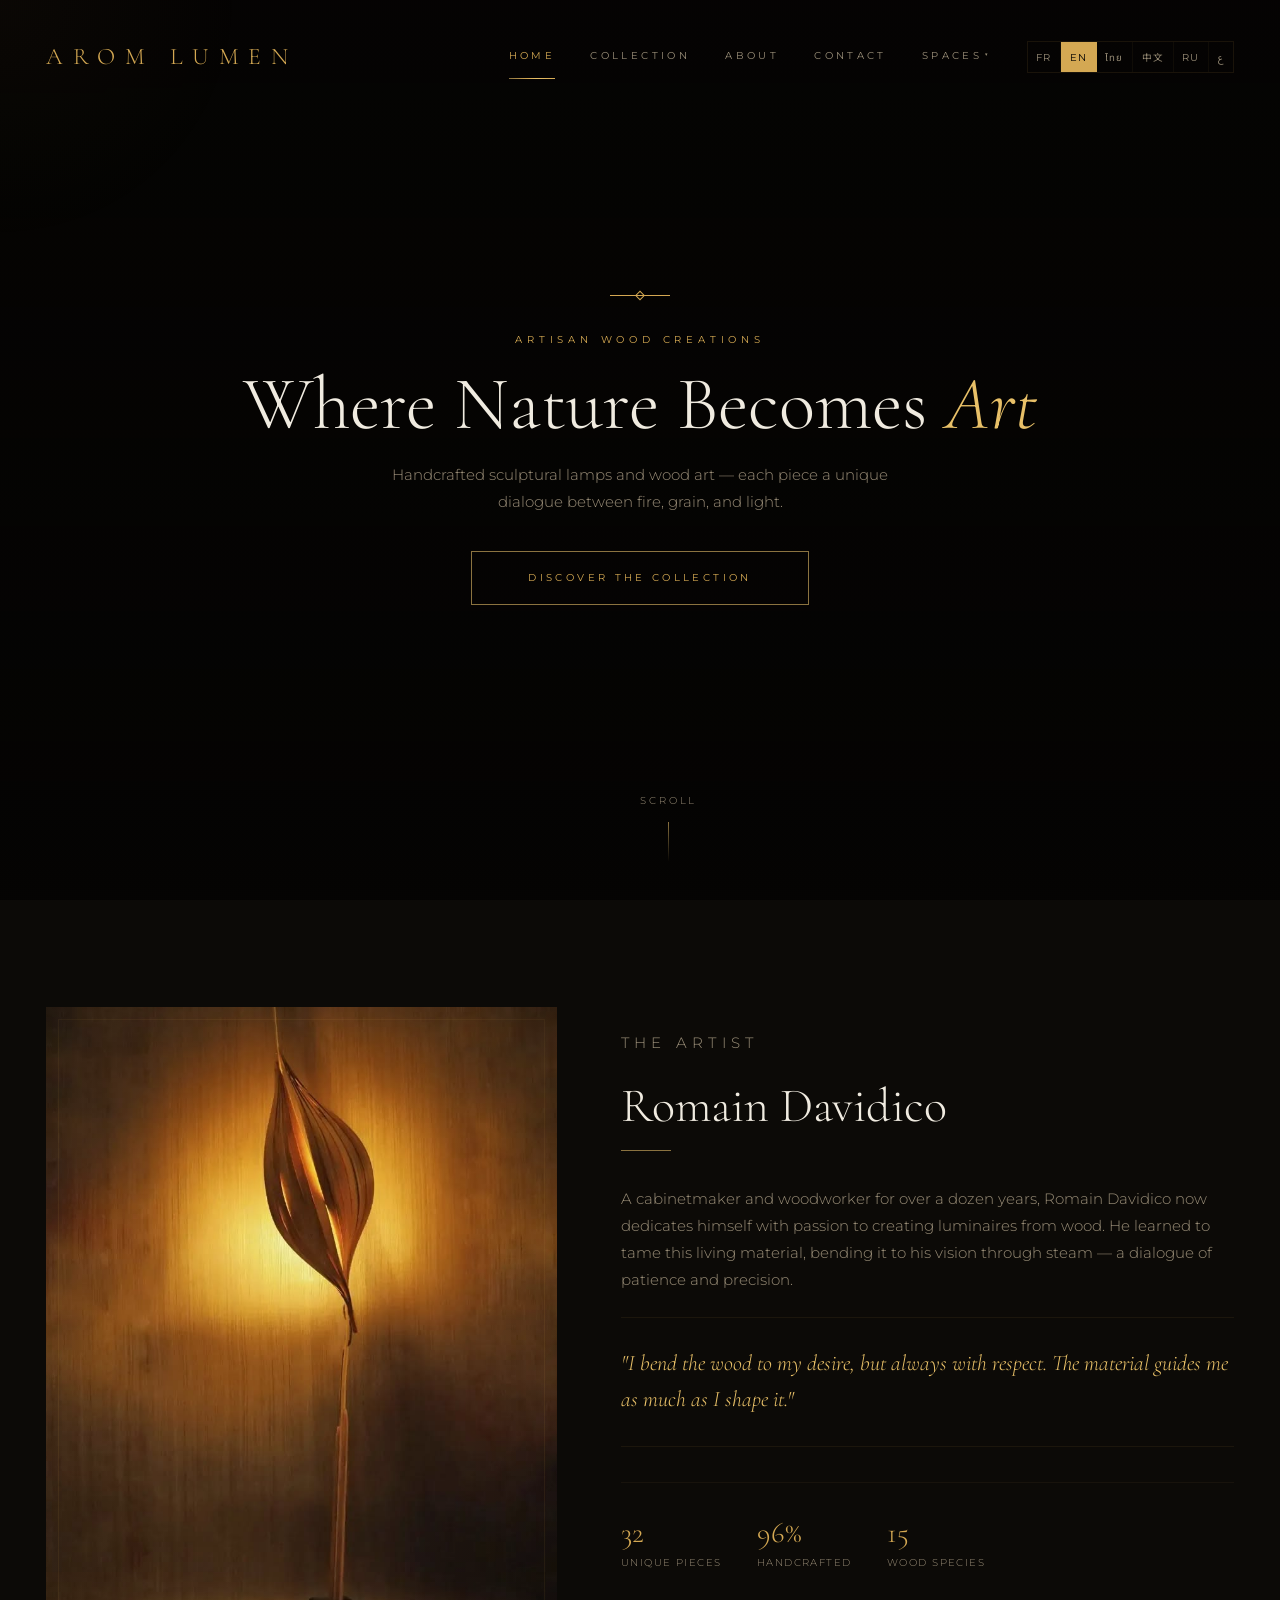
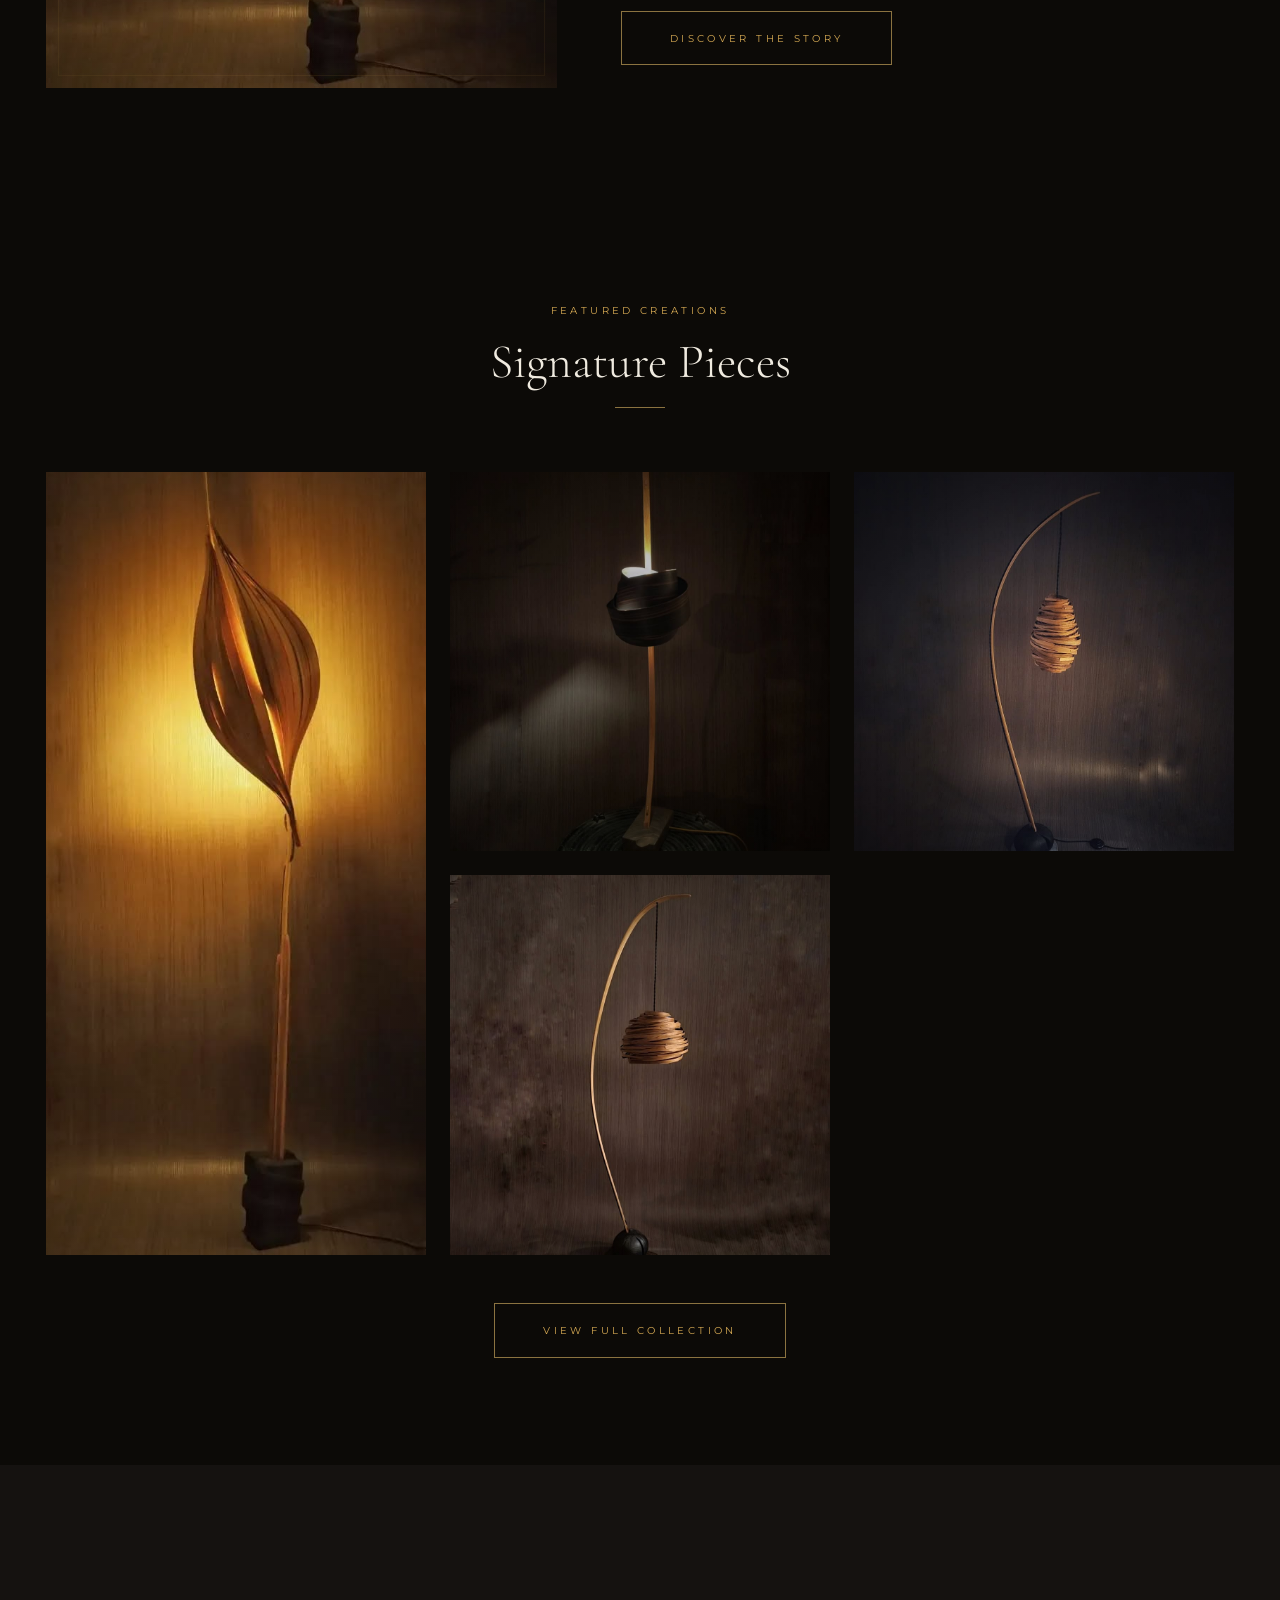
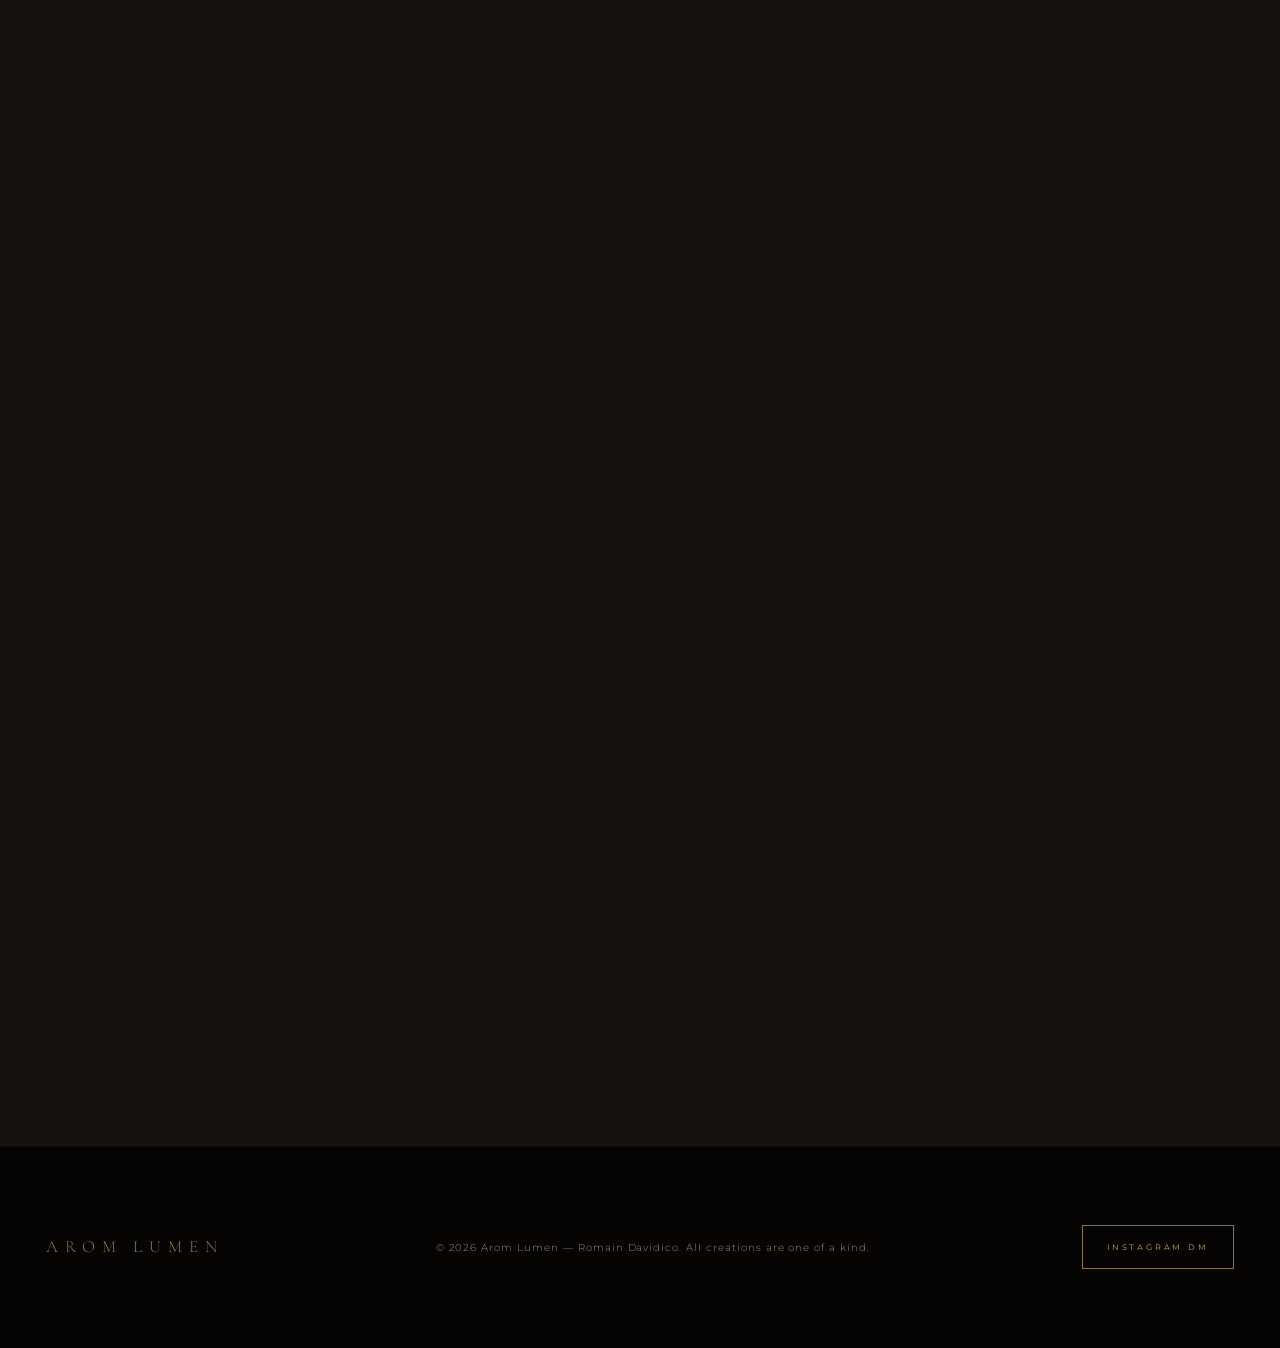
==== commit c6282176: "Major upgrade: dark luxury redesign + 6 persona pages - Dark neuromarketing palette (#050403 base, r" ====
--- a/index.html
+++ b/index.html
@@ -7,7 +7,7 @@
     <title>AROM LUMEN — Handcrafted Sculptural Lamps & Wood Art by Romain Davidico</title>
     <meta name="description" content="Discover unique handcrafted sculptural lamps and decorative wood art by artisan Romain Davidico. Each piece is a one-of-a-kind dialogue between fire, grain, and light.">
     <link rel="canonical" href="https://aromlumen.com/">
-    <link rel="icon" href="images/profile.jpg">
+    <link rel="icon" href="favicon.svg">
 
     <!-- Open Graph -->
     <meta property="og:type" content="website">
@@ -95,6 +95,17 @@
                 <li><a href="collection.html" data-i18n="nav_collection">Collection</a></li>
                 <li><a href="about.html" data-i18n="nav_about">About</a></li>
                 <li><a href="contact.html" data-i18n="nav_contact">Contact</a></li>
+                <li class="nav-dropdown">
+                    <a href="#" data-i18n="nav_spaces">Spaces <span class="dd-arrow" aria-hidden="true">&#9662;</span></a>
+                    <ul class="nav-dropdown-menu">
+                        <li><a href="hotels.html" data-i18n="nav_hotels">Hotels</a></li>
+                        <li><a href="villas.html" data-i18n="nav_villas">Villas</a></li>
+                        <li><a href="offices.html" data-i18n="nav_offices">Offices</a></li>
+                        <li><a href="restaurants.html" data-i18n="nav_restaurants">Restaurants</a></li>
+                        <li><a href="exhibitions.html" data-i18n="nav_exhibitions">Exhibitions</a></li>
+                        <li><a href="architects.html" data-i18n="nav_architects">Architects</a></li>
+                    </ul>
+                </li>
             </ul>
             <div class="lang-switch" id="langSwitch" role="group" aria-label="Language switcher">
                 <button class="lang-btn" data-lang="fr" aria-label="Fran&#231;ais">FR</button>
@@ -127,7 +138,7 @@
     <section class="story" id="story" aria-labelledby="story-heading">
         <div class="story-grid">
             <figure class="story-portrait reveal">
-                <img src="images/profile.jpg" alt="Portrait of Romain Davidico, artisan woodworker and creator of Arom Lumen sculptural lamps" loading="lazy" width="600" height="800">
+                <img src="images/06.jpg" alt="Portrait of Romain Davidico, artisan woodworker and creator of Arom Lumen sculptural lamps" loading="lazy" width="600" height="800">
             </figure>
             <div class="story-text reveal">
                 <p class="s-label" data-i18n="story_label">The Artist</p>
--- a/css/style.css
+++ b/css/style.css
@@ -1,7 +1,7 @@
 /* ═══════════════════════════════════════════════════════════════════════════
    AROM LUMEN — Artisan Wood Creations
    Master Stylesheet — 2026 Edition
-   Mobile-first  ·  oklch()  ·  Container queries  ·  Scroll-driven
+   Dark Luxury · Neuromarketing · Mobile-first · Scroll-driven
    ═══════════════════════════════════════════════════════════════════════════
 
    Z-INDEX SCALE
@@ -23,6 +23,18 @@
    --bp-lg  : 1024px  (small desktops)
    --bp-xl  : 1440px  (large desktops)
    --bp-xxl : 1920px  (ultra-wide)
+
+   COLOR PSYCHOLOGY — DARK LUXURY
+   ─────────────────────────────────
+   Background:       #050403  (true black with micro-warmth)
+   Surface:          #0c0a07  (barely lighter)
+   Surface elevated: #151210  (cards, modals)
+   Gold primary:     #d4a853  (warm rich gold)
+   Gold hover:       #e8c068  (brighter = reward)
+   Gold muted:       #8b7340  (borders, subtle)
+   Text primary:     #f0ebe0  (warm white)
+   Text secondary:   #9a8e78  (muted descriptions — AA compliant)
+   Accent urgency:   #c45c3c  (terracotta — scarcity/FOMO)
    ═══════════════════════════════════════════════════════════════════════════ */
 
 
@@ -30,40 +42,32 @@
    0. CUSTOM PROPERTIES
    ═══════════════════════════════════════════ */
 :root {
-    /* ── Colors (oklch with hex fallbacks) ── */
-    --bg:         #080604;
-    --bg-oklch:   oklch(0.08 0.01 70);
-    --bg2:        #0e0c07;
-    --bg2-oklch:  oklch(0.11 0.015 70);
-    --sf:         #16130d;
-    --sf-oklch:   oklch(0.14 0.02 70);
-    --sf2:        #221e14;
-    --sf2-oklch:  oklch(0.19 0.025 70);
-
-    --gold:       #c8a45e;
-    --gold-oklch: oklch(0.74 0.11 80);
-    --gold-l:     #e0c882;
-    --gold-l-oklch: oklch(0.83 0.1 85);
-    --gold-d:     #8a6d2b;
-    --gold-d-oklch: oklch(0.53 0.1 75);
-    --gold-g:     rgba(200, 164, 94, 0.12);
-
-    --cream:      #f5efe0;
-    --cream-oklch: oklch(0.95 0.03 85);
+    /* ── Dark Luxury Palette ── */
+    --bg:         #050403;
+    --bg2:        #0c0a07;
+    --sf:         #151210;
+    --sf2:        #1c1915;
+
+    --gold:       #d4a853;
+    --gold-l:     #e8c068;
+    --gold-d:     #8b7340;
+    --gold-g:     rgba(212, 168, 83, 0.12);
+
+    --cream:      #f0ebe0;
     --cream-m:    #b8ad94;
-    --cream-m-oklch: oklch(0.74 0.04 80);
-
-    --txt:        #e0d8c8;
-    --txt-oklch:  oklch(0.88 0.03 80);
-    --txt-m:      #8a7e68;
-    --txt-m-oklch: oklch(0.57 0.05 75);
+
+    --txt:        #f0ebe0;
+    --txt-m:      #9a8e78;
+
+    --accent:     #c45c3c;
+    --accent-l:   #d46e50;
 
     /* ── Typography ── */
     --serif: 'Cormorant Garamond', Georgia, serif;
     --sans:  'Montserrat', 'Noto Sans Thai', 'Noto Sans SC', 'Noto Sans Arabic', sans-serif;
 
     /* ── Fluid type scale (375 → 1920) ── */
-    --fs-xs:    clamp(0.5rem, 0.42rem + 0.25vw, 0.65rem);
+    --fs-xs:    clamp(0.5rem, 0.42rem + 0.25vw, 0.6rem);
     --fs-sm:    clamp(0.6rem, 0.52rem + 0.25vw, 0.78rem);
     --fs-base:  clamp(0.78rem, 0.68rem + 0.32vw, 0.95rem);
     --fs-md:    clamp(0.88rem, 0.76rem + 0.38vw, 1.1rem);
@@ -73,58 +77,32 @@
     --fs-3xl:   clamp(2rem, 1.4rem + 2vw, 3.8rem);
     --fs-hero:  clamp(2.5rem, 1.5rem + 4vw, 6rem);
 
-    /* ── Spacing ── */
+    /* ── Spacing — GENEROUS for luxury feel ── */
     --space-xs:  clamp(0.5rem, 0.4rem + 0.3vw, 0.75rem);
     --space-sm:  clamp(0.75rem, 0.6rem + 0.5vw, 1.25rem);
     --space-md:  clamp(1.5rem, 1rem + 1.5vw, 3rem);
-    --space-lg:  clamp(3rem, 2rem + 3vw, 6rem);
-    --space-xl:  clamp(4rem, 2.5rem + 4vw, 8rem);
-    --space-section-y: clamp(4rem, 3rem + 3vw, 8rem);
+    --space-lg:  clamp(3.5rem, 2.5rem + 3vw, 7rem);
+    --space-xl:  clamp(5rem, 3rem + 4vw, 10rem);
+    --space-section-y: clamp(5rem, 3.5rem + 4vw, 10rem);
     --space-section-x: clamp(1.25rem, 0.5rem + 3vw, 4rem);
 
     /* ── Effects ── */
-    --gold-gradient: linear-gradient(135deg, #8a6d2b 0%, #c8a45e 40%, #e0c882 60%, #c8a45e 100%);
+    --gold-gradient: linear-gradient(135deg, #8b7340 0%, #d4a853 40%, #e8c068 60%, #d4a853 100%);
     --shimmer-gradient: linear-gradient(
         105deg,
-        #8a6d2b 0%, #c8a45e 25%, #e0c882 50%, #c8a45e 75%, #8a6d2b 100%
+        #8b7340 0%, #d4a853 25%, #e8c068 50%, #d4a853 75%, #8b7340 100%
     );
     --ease-lux: cubic-bezier(0.4, 0, 0.2, 1);
     --ease-spring: cubic-bezier(0.34, 1.56, 0.64, 1);
     --duration-fast: 0.25s;
-    --duration-med:  0.45s;
+    --duration-med:  0.4s;
     --duration-slow: 0.7s;
 
     /* ── Touch target minimum ── */
     --touch-min: 44px;
 
     /* ── Vertical rhythm base ── */
-    --lh: 1.7;
-}
-
-
-/* ═══════════════════════════════════════════
-   0b. COLOR SCHEME — light override
-   ═══════════════════════════════════════════ */
-@media (prefers-color-scheme: light) {
-    :root {
-        --bg:       #f5efe0;
-        --bg2:      #ebe4d2;
-        --sf:       #ddd6c4;
-        --sf2:      #d0c8b4;
-        --gold:     #8a6d2b;
-        --gold-l:   #6b5420;
-        --gold-d:   #c8a45e;
-        --gold-g:   rgba(138, 109, 43, 0.12);
-        --cream:    #1a1610;
-        --cream-m:  #4a4232;
-        --txt:      #2a2418;
-        --txt-m:    #7a6e58;
-        --gold-gradient: linear-gradient(135deg, #6b5420 0%, #8a6d2b 40%, #a68840 60%, #8a6d2b 100%);
-        --shimmer-gradient: linear-gradient(
-            105deg,
-            #6b5420 0%, #8a6d2b 25%, #a68840 50%, #8a6d2b 75%, #6b5420 100%
-        );
-    }
+    --lh: 1.8;
 }
 
 
@@ -137,9 +115,9 @@
     left: 1rem;
     z-index: 10000;
     padding: 0.75rem 1.5rem;
-    background: var(--gold, #c8a45e);
-    color: var(--bg, #080604);
-    font-family: var(--sans, 'Montserrat', sans-serif);
+    background: var(--gold);
+    color: var(--bg);
+    font-family: var(--sans);
     font-size: 0.85rem;
     font-weight: 600;
     text-decoration: none;
@@ -148,9 +126,10 @@
 }
 .skip-link:focus {
     top: 0;
-    outline: 2px solid var(--cream, #f5efe6);
+    outline: 2px solid var(--cream);
     outline-offset: 2px;
 }
+
 
 /* ═══════════════════════════════════════════
    1. RESET & BASE
@@ -176,6 +155,7 @@
     background: var(--bg);
     color: var(--txt);
     font-size: var(--fs-base);
+    font-weight: 300;
     line-height: var(--lh);
     overflow-x: hidden;
     -webkit-font-smoothing: antialiased;
@@ -183,7 +163,7 @@
     text-rendering: optimizeLegibility;
 }
 
-/* Selection */
+/* Selection — gold highlight */
 ::selection {
     background: var(--gold);
     color: var(--bg);
@@ -204,9 +184,9 @@
     outline: none;
 }
 
-/* Custom scrollbar */
+/* Custom scrollbar — thin, dark */
 ::-webkit-scrollbar {
-    width: 6px;
+    width: 5px;
 }
 ::-webkit-scrollbar-track {
     background: var(--bg);
@@ -316,7 +296,7 @@
 
 
 /* ═══════════════════════════════════════════
-   5. LOADER (premium pulse + sweep)
+   5. LOADER — elegant pulse + sweep
    ═══════════════════════════════════════════ */
 .loader {
     position: fixed;
@@ -347,14 +327,14 @@
 }
 
 @keyframes loaderPulse {
-    0%, 100% { opacity: 0.5; }
+    0%, 100% { opacity: 0.4; }
     50%      { opacity: 1; }
 }
 
 .loader-bar {
     width: clamp(60px, 15vw, 120px);
     height: 1px;
-    background: var(--gold-g);
+    background: rgba(212, 168, 83, 0.08);
     position: relative;
     overflow: hidden;
 }
@@ -376,14 +356,14 @@
 
 
 /* ═══════════════════════════════════════════
-   6. CURSOR GLOW (desktop only)
+   6. CURSOR GLOW — barely visible, understated
    ═══════════════════════════════════════════ */
 .cursor-glow {
     position: fixed;
-    width: 450px;
-    height: 450px;
+    width: 500px;
+    height: 500px;
     border-radius: 50%;
-    background: radial-gradient(circle, rgba(200, 164, 94, 0.05) 0%, transparent 70%);
+    background: radial-gradient(circle, rgba(212, 168, 83, 0.03) 0%, transparent 70%);
     pointer-events: none;
     z-index: 9999;
     transform: translate(-50%, -50%);
@@ -397,7 +377,7 @@
 
 
 /* ═══════════════════════════════════════════
-   7. NAVIGATION
+   7. NAVIGATION — transparent → glass-morphism
    ═══════════════════════════════════════════ */
 nav {
     position: fixed;
@@ -419,17 +399,18 @@
 }
 
 nav.scrolled {
-    background: rgba(8, 6, 4, 0.94);
-    -webkit-backdrop-filter: blur(20px);
-    backdrop-filter: blur(20px);
+    background: rgba(5, 4, 3, 0.85);
+    -webkit-backdrop-filter: blur(30px) saturate(1.2);
+    backdrop-filter: blur(30px) saturate(1.2);
     padding-block: var(--space-xs);
-    border-bottom: 1px solid rgba(200, 164, 94, 0.08);
+    border-bottom: 1px solid rgba(212, 168, 83, 0.06);
+    box-shadow: 0 1px 30px rgba(0, 0, 0, 0.4);
 }
 
 /* Backdrop-filter fallback */
-@supports not (backdrop-filter: blur(20px)) {
+@supports not (backdrop-filter: blur(30px)) {
     nav.scrolled {
-        background: rgba(8, 6, 4, 0.98);
+        background: rgba(5, 4, 3, 0.98);
     }
 }
 
@@ -470,13 +451,13 @@
 .nav-links a {
     font-size: var(--fs-xs);
     font-weight: 400;
-    letter-spacing: 0.2em;
+    letter-spacing: 0.35em;
     text-transform: uppercase;
-    color: var(--cream-m);
+    color: var(--txt-m);
     text-decoration: none;
     position: relative;
     padding-bottom: 4px;
-    transition: color var(--duration-fast);
+    transition: color var(--duration-med) var(--ease-lux);
     min-height: var(--touch-min);
     display: inline-flex;
     align-items: center;
@@ -546,12 +527,12 @@
     top: 100%;
     left: 0;
     right: 0;
-    background: rgba(8, 6, 4, 0.97);
-    -webkit-backdrop-filter: blur(20px);
-    backdrop-filter: blur(20px);
+    background: rgba(5, 4, 3, 0.96);
+    -webkit-backdrop-filter: blur(30px);
+    backdrop-filter: blur(30px);
     padding: var(--space-md);
     gap: var(--space-sm);
-    border-bottom: 1px solid rgba(200, 164, 94, 0.08);
+    border-bottom: 1px solid rgba(212, 168, 83, 0.06);
     z-index: 200;
     animation: menuSlideDown 0.35s var(--ease-lux);
 }
@@ -574,7 +555,7 @@
 .lang-switch {
     display: flex;
     gap: 0;
-    border: 1px solid rgba(200, 164, 94, 0.12);
+    border: 1px solid rgba(212, 168, 83, 0.1);
 }
 
 .lang-btn {
@@ -588,7 +569,7 @@
     padding: 0.4rem 0.55rem;
     cursor: pointer;
     text-transform: uppercase;
-    transition: all var(--duration-fast);
+    transition: all var(--duration-med) var(--ease-lux);
     min-width: var(--touch-min);
     min-height: var(--touch-min);
     display: inline-flex;
@@ -605,7 +586,7 @@
 }
 
 .lang-btn:not(:last-child) {
-    border-right: 1px solid rgba(200, 164, 94, 0.08);
+    border-right: 1px solid rgba(212, 168, 83, 0.06);
 }
 
 .lang-btn.active {
@@ -614,12 +595,12 @@
 }
 
 .lang-btn:hover:not(.active) {
-    color: var(--gold);
-}
-
-
-/* ═══════════════════════════════════════════
-   9. HERO
+    color: var(--gold-l);
+}
+
+
+/* ═══════════════════════════════════════════
+   9. HERO — DARK, MOODY, ATMOSPHERIC
    ═══════════════════════════════════════════ */
 .hero {
     position: relative;
@@ -640,10 +621,10 @@
     inset: 0;
     background:
         linear-gradient(180deg,
-            rgba(8, 6, 4, 0.2) 0%,
-            rgba(8, 6, 4, 0.05) 30%,
-            rgba(8, 6, 4, 0.5) 75%,
-            rgba(8, 6, 4, 1) 100%),
+            rgba(5, 4, 3, 0.6) 0%,
+            rgba(5, 4, 3, 0.3) 40%,
+            rgba(5, 4, 3, 0.7) 75%,
+            rgba(5, 4, 3, 1) 100%),
         url('https://images.unsplash.com/photo-1558618666-fcd25c85f82e?w=1920&q=80') center / cover no-repeat;
     transform: scale(1.1);
     will-change: transform;
@@ -698,7 +679,7 @@
 
 .hero-sub {
     font-size: var(--fs-xs);
-    font-weight: 300;
+    font-weight: 400;
     letter-spacing: 0.5em;
     text-transform: uppercase;
     color: var(--gold);
@@ -725,26 +706,28 @@
 
 .hero-desc {
     font-size: var(--fs-base);
-    font-weight: 200;
-    color: var(--cream-m);
+    font-weight: 300;
+    color: var(--txt-m);
     max-width: 560px;
     margin: 0 auto var(--space-md);
     opacity: 0;
     animation: fadeUp 1s 0.9s forwards;
-}
-
+    line-height: 1.8;
+}
+
+/* Hero CTA — gold border → gold fill on hover = reward */
 .hero-cta {
     display: inline-flex;
     align-items: center;
     justify-content: center;
     font-size: var(--fs-xs);
     font-weight: 400;
-    letter-spacing: 0.3em;
+    letter-spacing: 0.35em;
     text-transform: uppercase;
     color: var(--gold);
     text-decoration: none;
     border: 1px solid var(--gold-d);
-    padding: 1rem 2rem;
+    padding: 1.1rem 2.5rem;
     min-height: var(--touch-min);
     transition: all var(--duration-med) var(--ease-lux);
     opacity: 0;
@@ -754,7 +737,7 @@
 }
 
 @media (min-width: 480px) {
-    .hero-cta { padding: 1rem 3rem; }
+    .hero-cta { padding: 1.1rem 3.5rem; }
 }
 
 /* Gold shimmer sweep on hover */
@@ -762,7 +745,7 @@
     content: '';
     position: absolute;
     inset: 0;
-    background: linear-gradient(105deg, transparent 0%, rgba(224, 200, 130, 0.15) 45%, rgba(224, 200, 130, 0.3) 50%, rgba(224, 200, 130, 0.15) 55%, transparent 100%);
+    background: linear-gradient(105deg, transparent 0%, rgba(232, 192, 104, 0.15) 45%, rgba(232, 192, 104, 0.3) 50%, rgba(232, 192, 104, 0.15) 55%, transparent 100%);
     transform: translateX(-120%);
     transition: transform 0.6s var(--ease-lux);
 }
@@ -770,7 +753,9 @@
 .hero-cta:hover {
     background: var(--gold);
     color: var(--bg);
-    box-shadow: 0 0 40px var(--gold-g), 0 0 80px rgba(200, 164, 94, 0.06);
+    border-color: var(--gold);
+    box-shadow: 0 0 40px var(--gold-g), 0 0 80px rgba(212, 168, 83, 0.08);
+    transform: translateY(-2px);
 }
 
 .hero-cta:hover::before {
@@ -814,7 +799,7 @@
 
 
 /* ═══════════════════════════════════════════
-   10. SECTION GLOBALS
+   10. SECTION GLOBALS — generous breathing room
    ═══════════════════════════════════════════ */
 section {
     padding: var(--space-section-y) var(--space-section-x);
@@ -826,10 +811,11 @@
     contain-intrinsic-size: auto 800px;
 }
 
+/* Section labels — TINY, wide tracking, uppercase = premium */
 .s-label {
     font-size: var(--fs-xs);
     font-weight: 400;
-    letter-spacing: 0.4em;
+    letter-spacing: 0.35em;
     text-transform: uppercase;
     color: var(--gold);
     margin-bottom: var(--space-sm);
@@ -839,7 +825,7 @@
     font-family: var(--serif);
     font-size: var(--fs-3xl);
     font-weight: 300;
-    line-height: 1.2;
+    line-height: 1.15;
     color: var(--cream);
     margin-bottom: var(--space-sm);
 }
@@ -893,19 +879,31 @@
     transform: scale(1.03);
 }
 
+/* Inset border — subtle luxury frame */
 .story-portrait::after {
     content: '';
     position: absolute;
     inset: 12px;
-    border: 1px solid rgba(200, 164, 94, 0.12);
+    border: 1px solid rgba(212, 168, 83, 0.1);
+    pointer-events: none;
+}
+
+/* Vignette on portrait */
+.story-portrait::before {
+    content: '';
+    position: absolute;
+    inset: 0;
+    background: radial-gradient(ellipse at center, transparent 50%, rgba(5, 4, 3, 0.4) 100%);
+    z-index: 1;
     pointer-events: none;
 }
 
 .story-text p {
     font-size: var(--fs-base);
     font-weight: 300;
-    color: var(--cream-m);
+    color: var(--txt-m);
     margin-bottom: 1.4rem;
+    line-height: 1.8;
 }
 
 .story-text .quote {
@@ -917,8 +915,8 @@
     line-height: 1.6;
     padding: 1.8rem 0;
     margin: 1.2rem 0;
-    border-top: 1px solid rgba(200, 164, 94, 0.08);
-    border-bottom: 1px solid rgba(200, 164, 94, 0.08);
+    border-top: 1px solid rgba(212, 168, 83, 0.08);
+    border-bottom: 1px solid rgba(212, 168, 83, 0.08);
 }
 
 .story-stats {
@@ -927,7 +925,7 @@
     gap: var(--space-md);
     margin-top: var(--space-md);
     padding-top: var(--space-md);
-    border-top: 1px solid rgba(200, 164, 94, 0.06);
+    border-top: 1px solid rgba(212, 168, 83, 0.06);
 }
 
 .story-stats .num {
@@ -971,21 +969,22 @@
 
 .philo-card {
     padding: var(--space-md);
-    border: 1px solid rgba(200, 164, 94, 0.05);
-    transition: all var(--duration-med);
+    border: 1px solid rgba(212, 168, 83, 0.04);
+    transition: all var(--duration-med) var(--ease-lux);
     text-align: center;
 }
 
 .philo-card:hover {
-    border-color: rgba(200, 164, 94, 0.18);
-    background: rgba(200, 164, 94, 0.02);
+    border-color: rgba(212, 168, 83, 0.15);
+    background: rgba(212, 168, 83, 0.02);
     transform: translateY(-4px);
+    box-shadow: 0 16px 40px rgba(0, 0, 0, 0.3);
 }
 
 .philo-card .icon {
     font-family: var(--serif);
     font-size: var(--fs-2xl);
-    color: rgba(200, 164, 94, 0.18);
+    color: rgba(212, 168, 83, 0.15);
     margin-bottom: var(--space-sm);
     line-height: 1;
 }
@@ -1007,7 +1006,7 @@
 
 
 /* ═══════════════════════════════════════════
-   13. GALLERY / CREATIONS
+   13. GALLERY / CREATIONS — 3 columns max
    ═══════════════════════════════════════════ */
 .creations {
     background: var(--bg2);
@@ -1016,7 +1015,9 @@
 .gallery-grid {
     display: grid;
     grid-template-columns: 1fr;
-    gap: clamp(0.75rem, 1vw, 1rem);
+    gap: 1.5rem;
+    max-width: 1200px;
+    margin-inline: auto;
 }
 
 @media (min-width: 480px) {
@@ -1024,7 +1025,7 @@
 }
 
 @media (min-width: 1024px) {
-    .gallery-grid { grid-template-columns: repeat(4, 1fr); }
+    .gallery-grid { grid-template-columns: repeat(3, 1fr); }
 }
 
 /* Container query wrapper for gallery items */
@@ -1043,6 +1044,21 @@
     display: block;
 }
 
+/* Image vignette — radial gradient overlay for depth */
+.g-item::before {
+    content: '';
+    position: absolute;
+    inset: 0;
+    background: radial-gradient(ellipse at center, transparent 40%, rgba(5, 4, 3, 0.35) 100%);
+    z-index: 1;
+    pointer-events: none;
+    transition: opacity var(--duration-med);
+}
+
+.g-item:hover::before {
+    opacity: 0.5;
+}
+
 .g-item.tall {
     grid-row: span 2;
     aspect-ratio: auto;
@@ -1070,15 +1086,17 @@
 
 /* Image reveal animation on scroll */
 .g-item.reveal {
-    clip-path: inset(100% 0 0 0);
+    opacity: 0;
+    transform: translateY(30px);
 }
 
 .g-item.reveal.visible {
-    clip-path: inset(0 0 0 0);
-    transition: clip-path 0.9s var(--ease-lux), opacity 0.8s var(--ease-lux), transform 0.8s var(--ease-lux);
-}
-
-/* Gallery hover: image scale + overlay slide up */
+    opacity: 1;
+    transform: translateY(0);
+    transition: opacity 0.8s var(--ease-lux), transform 0.8s var(--ease-lux);
+}
+
+/* Gallery hover: image scale + overlay slide up from bottom */
 .g-item:hover img {
     transform: scale(1.06);
 }
@@ -1086,12 +1104,12 @@
 .g-overlay {
     position: absolute;
     inset: 0;
-    background: linear-gradient(180deg, transparent 30%, rgba(8, 6, 4, 0.92) 100%);
+    background: linear-gradient(180deg, transparent 20%, rgba(5, 4, 3, 0.95) 100%);
     display: flex;
     flex-direction: column;
     justify-content: flex-end;
     padding: var(--space-sm);
-    transform: translateY(20%);
+    transform: translateY(30%);
     opacity: 0;
     transition: transform var(--duration-med) var(--ease-lux), opacity var(--duration-med) var(--ease-lux);
     z-index: 2;
@@ -1122,31 +1140,48 @@
     color: var(--gold);
 }
 
+/* Price in gold — prominent for anchoring */
 .g-overlay .price {
     font-family: var(--serif);
-    font-size: var(--fs-md);
+    font-size: var(--fs-lg);
     color: var(--gold-l);
     margin-top: 0.5rem;
 }
 
+/* SOLD badge — terracotta/burnt = scarcity & FOMO */
 .g-overlay .sold {
     display: inline-block;
     font-size: var(--fs-xs);
     font-weight: 500;
     letter-spacing: 0.2em;
     text-transform: uppercase;
-    color: var(--bg);
-    background: var(--gold);
+    color: var(--cream);
+    background: var(--accent);
     padding: 0.3rem 0.8rem;
     margin-top: 0.6rem;
     width: fit-content;
 }
 
+/* Sold badge — positioned top-right when on gallery item */
+.g-item .sold-badge {
+    position: absolute;
+    top: var(--space-sm);
+    right: var(--space-sm);
+    z-index: 3;
+    font-size: var(--fs-xs);
+    font-weight: 500;
+    letter-spacing: 0.2em;
+    text-transform: uppercase;
+    color: var(--cream);
+    background: var(--accent);
+    padding: 0.35rem 0.9rem;
+}
+
 
 /* ── Masonry Gallery ── */
 .gallery-masonry {
     columns: 1;
-    column-gap: 1rem;
+    column-gap: 1.5rem;
 }
 
 @media (min-width: 480px) {
@@ -1159,7 +1194,7 @@
 
 .gallery-masonry .g-item {
     break-inside: avoid;
-    margin-bottom: 1rem;
+    margin-bottom: 1.5rem;
     aspect-ratio: auto;
 }
 
@@ -1178,16 +1213,16 @@
     position: fixed;
     inset: 0;
     z-index: 600;
-    background: rgba(8, 6, 4, 0.96);
-    -webkit-backdrop-filter: blur(25px);
-    backdrop-filter: blur(25px);
+    background: rgba(5, 4, 3, 0.96);
+    -webkit-backdrop-filter: blur(30px);
+    backdrop-filter: blur(30px);
     align-items: center;
     justify-content: center;
     padding: var(--space-sm);
 }
 
-@supports not (backdrop-filter: blur(25px)) {
-    .product-modal { background: rgba(8, 6, 4, 0.99); }
+@supports not (backdrop-filter: blur(30px)) {
+    .product-modal { background: rgba(5, 4, 3, 0.99); }
 }
 
 .product-modal.open {
@@ -1198,11 +1233,11 @@
 @keyframes modalIn {
     from {
         opacity: 0;
-        transform: scale(0.96);
+        transform: scale(0.96) translateY(20px);
     }
     to {
         opacity: 1;
-        transform: scale(1);
+        transform: scale(1) translateY(0);
     }
 }
 
@@ -1214,7 +1249,7 @@
     grid-template-columns: 1fr;
     max-height: 90vh;
     overflow: hidden;
-    border: 1px solid rgba(200, 164, 94, 0.08);
+    border: 1px solid rgba(212, 168, 83, 0.06);
 }
 
 @media (min-width: 768px) {
@@ -1233,6 +1268,16 @@
 .product-card-img {
     aspect-ratio: 1;
     overflow: hidden;
+    position: relative;
+}
+
+/* Vignette on product image */
+.product-card-img::after {
+    content: '';
+    position: absolute;
+    inset: 0;
+    background: radial-gradient(ellipse at center, transparent 50%, rgba(5, 4, 3, 0.3) 100%);
+    pointer-events: none;
 }
 
 @media (max-width: 767px) {
@@ -1254,7 +1299,7 @@
 }
 
 @media (min-width: 768px) {
-    .product-card-info { padding: clamp(1.5rem, 3vw, 3rem); }
+    .product-card-info { padding: clamp(2rem, 3vw, 3.5rem); }
 }
 
 .product-card-info h2 {
@@ -1265,26 +1310,28 @@
     margin-bottom: 0.5rem;
 }
 
+/* Price — prominent gold for anchoring */
 .product-card-info .pc-price {
     font-family: var(--serif);
-    font-size: var(--fs-lg);
+    font-size: var(--fs-xl);
     color: var(--gold-l);
     margin-bottom: 0.3rem;
 }
 
+/* Sold status — terracotta urgency */
 .product-card-info .pc-sold {
     font-size: var(--fs-xs);
     font-weight: 500;
     letter-spacing: 0.25em;
     text-transform: uppercase;
-    color: var(--gold);
+    color: var(--accent);
     margin-bottom: var(--space-sm);
 }
 
 .product-card-info .pc-desc {
     font-size: var(--fs-base);
     font-weight: 300;
-    color: var(--cream-m);
+    color: var(--txt-m);
     line-height: 1.8;
     margin-bottom: var(--space-sm);
 }
@@ -1298,7 +1345,7 @@
     display: flex;
     justify-content: space-between;
     padding: 0.5rem 0;
-    border-bottom: 1px solid rgba(200, 164, 94, 0.05);
+    border-bottom: 1px solid rgba(212, 168, 83, 0.04);
     font-size: var(--fs-sm);
     font-weight: 300;
 }
@@ -1316,12 +1363,12 @@
     right: var(--space-sm);
     font-family: var(--serif);
     font-size: var(--fs-2xl);
-    color: var(--cream-m);
+    color: var(--txt-m);
     cursor: pointer;
     background: none;
     border: none;
     z-index: 2;
-    transition: color var(--duration-fast);
+    transition: color var(--duration-med) var(--ease-lux);
     min-width: var(--touch-min);
     min-height: var(--touch-min);
     display: inline-flex;
@@ -1370,8 +1417,18 @@
     width: 100%;
     aspect-ratio: 4 / 5;
     overflow: hidden;
-    border: 1px solid rgba(200, 164, 94, 0.06);
+    border: 1px solid rgba(212, 168, 83, 0.05);
     margin-bottom: 1rem;
+    position: relative;
+}
+
+/* Vignette on main product image */
+.product-gallery .main-image::after {
+    content: '';
+    position: absolute;
+    inset: 0;
+    background: radial-gradient(ellipse at center, transparent 50%, rgba(5, 4, 3, 0.25) 100%);
+    pointer-events: none;
 }
 
 .product-gallery .main-image img {
@@ -1400,10 +1457,10 @@
     height: 72px;
     flex-shrink: 0;
     overflow: hidden;
-    border: 1px solid rgba(200, 164, 94, 0.08);
+    border: 1px solid rgba(212, 168, 83, 0.06);
     cursor: pointer;
     opacity: 0.5;
-    transition: all var(--duration-fast);
+    transition: all var(--duration-med) var(--ease-lux);
     aspect-ratio: 1;
     scroll-snap-align: start;
     min-width: var(--touch-min);
@@ -1439,6 +1496,7 @@
     line-height: 1.15;
 }
 
+/* Price — gradient gold, prominent = high perceived value */
 .product-info .product-price {
     font-family: var(--serif);
     font-size: var(--fs-xl);
@@ -1450,6 +1508,7 @@
     background-clip: text;
 }
 
+/* Status — terracotta for sold, gold for available */
 .product-info .product-status {
     font-size: var(--fs-xs);
     font-weight: 500;
@@ -1458,13 +1517,17 @@
     color: var(--gold);
     margin-bottom: var(--space-md);
     padding-bottom: var(--space-md);
-    border-bottom: 1px solid rgba(200, 164, 94, 0.06);
+    border-bottom: 1px solid rgba(212, 168, 83, 0.06);
+}
+
+.product-info .product-status.sold-out {
+    color: var(--accent);
 }
 
 .product-info .product-description {
     font-size: var(--fs-base);
     font-weight: 300;
-    color: var(--cream-m);
+    color: var(--txt-m);
     line-height: 1.9;
     margin-bottom: var(--space-md);
 }
@@ -1478,7 +1541,7 @@
     display: flex;
     justify-content: space-between;
     padding: 0.75rem 0;
-    border-bottom: 1px solid rgba(200, 164, 94, 0.05);
+    border-bottom: 1px solid rgba(212, 168, 83, 0.04);
     font-size: var(--fs-sm);
     font-weight: 300;
 }
@@ -1500,7 +1563,7 @@
     gap: 0.75rem;
     margin-bottom: var(--space-lg);
     padding: var(--space-sm) 0;
-    border-bottom: 1px solid rgba(200, 164, 94, 0.06);
+    border-bottom: 1px solid rgba(212, 168, 83, 0.05);
     align-items: center;
     justify-content: center;
 }
@@ -1512,7 +1575,7 @@
 .filter-bar .filter-label {
     font-size: var(--fs-xs);
     font-weight: 400;
-    letter-spacing: 0.3em;
+    letter-spacing: 0.35em;
     text-transform: uppercase;
     color: var(--txt-m);
     margin-right: 1rem;
@@ -1524,12 +1587,12 @@
     font-weight: 400;
     letter-spacing: 0.15em;
     text-transform: uppercase;
-    color: var(--cream-m);
+    color: var(--txt-m);
     background: transparent;
-    border: 1px solid rgba(200, 164, 94, 0.12);
+    border: 1px solid rgba(212, 168, 83, 0.1);
     padding: 0.5rem 1.2rem;
     cursor: pointer;
-    transition: all var(--duration-med);
+    transition: all var(--duration-med) var(--ease-lux);
     min-height: var(--touch-min);
     display: inline-flex;
     align-items: center;
@@ -1581,22 +1644,22 @@
 .p-step {
     text-align: center;
     padding: var(--space-md) var(--space-sm);
-    border: 1px solid rgba(200, 164, 94, 0.05);
+    border: 1px solid rgba(212, 168, 83, 0.04);
     transition: all var(--duration-med) var(--ease-lux);
 }
 
 .p-step:hover {
-    border-color: rgba(200, 164, 94, 0.18);
-    background: rgba(200, 164, 94, 0.02);
+    border-color: rgba(212, 168, 83, 0.15);
+    background: rgba(212, 168, 83, 0.02);
     transform: translateY(-6px);
-    box-shadow: 0 20px 40px rgba(0, 0, 0, 0.2);
+    box-shadow: 0 20px 50px rgba(0, 0, 0, 0.3);
 }
 
 .p-step .num {
     font-family: var(--serif);
     font-size: var(--fs-3xl);
     font-weight: 300;
-    color: rgba(200, 164, 94, 0.1);
+    color: rgba(212, 168, 83, 0.08);
     line-height: 1;
     margin-bottom: var(--space-sm);
 }
@@ -1643,6 +1706,16 @@
     position: relative;
     aspect-ratio: 4 / 5;
     overflow: hidden;
+}
+
+/* Vignette on featured image */
+.f-image::after {
+    content: '';
+    position: absolute;
+    inset: 0;
+    background: radial-gradient(ellipse at center, transparent 50%, rgba(5, 4, 3, 0.35) 100%);
+    pointer-events: none;
+    z-index: 1;
 }
 
 .f-image img {
@@ -1678,6 +1751,7 @@
     margin-bottom: 0.3rem;
 }
 
+/* Price — large gold for value anchoring */
 .f-price {
     font-family: var(--serif);
     font-size: var(--fs-xl);
@@ -1694,7 +1768,7 @@
     display: flex;
     justify-content: space-between;
     padding: 0.7rem 0;
-    border-bottom: 1px solid rgba(200, 164, 94, 0.05);
+    border-bottom: 1px solid rgba(212, 168, 83, 0.04);
     font-size: var(--fs-sm);
     font-weight: 300;
 }
@@ -1708,7 +1782,7 @@
 
 
 /* ═══════════════════════════════════════════
-   19. BUTTONS
+   19. BUTTONS — gold fill, lift on hover
    ═══════════════════════════════════════════ */
 .btn-p,
 .btn-o {
@@ -1717,9 +1791,9 @@
     justify-content: center;
     font-size: var(--fs-xs);
     font-weight: 400;
-    letter-spacing: 0.3em;
+    letter-spacing: 0.35em;
     text-transform: uppercase;
-    padding: 1rem 2rem;
+    padding: 1.1rem 2.5rem;
     cursor: pointer;
     transition: all var(--duration-med) var(--ease-lux);
     text-decoration: none;
@@ -1731,11 +1805,11 @@
 @media (min-width: 480px) {
     .btn-p,
     .btn-o {
-        padding: 1rem 2.5rem;
-    }
-}
-
-/* Primary button — gold fill */
+        padding: 1.1rem 3rem;
+    }
+}
+
+/* Primary button — gold fill with shimmer */
 .btn-p {
     color: var(--bg);
     background: var(--gold);
@@ -1747,11 +1821,11 @@
 
 .btn-p:hover {
     background-position: 100% 0;
-    box-shadow: 0 4px 30px var(--gold-g), 0 0 60px rgba(200, 164, 94, 0.08);
+    box-shadow: 0 4px 30px var(--gold-g), 0 0 60px rgba(212, 168, 83, 0.08);
     transform: translateY(-2px);
 }
 
-/* Outline button */
+/* Outline button — fill on hover */
 .btn-o {
     color: var(--gold);
     border: 1px solid var(--gold-d);
@@ -1772,6 +1846,7 @@
 .btn-o:hover {
     color: var(--bg);
     border-color: var(--gold);
+    transform: translateY(-2px);
 }
 
 .btn-o:hover::before {
@@ -1794,7 +1869,7 @@
     content: '';
     position: absolute;
     inset: 0;
-    background: radial-gradient(ellipse at center, rgba(200, 164, 94, 0.04) 0%, transparent 70%);
+    background: radial-gradient(ellipse at center, rgba(212, 168, 83, 0.03) 0%, transparent 70%);
 }
 
 .hotel-cta .inner {
@@ -1806,22 +1881,36 @@
 .hotel-cta p {
     font-size: var(--fs-base);
     font-weight: 300;
-    color: var(--cream-m);
+    color: var(--txt-m);
     margin-bottom: var(--space-md);
-}
-
-
-/* ═══════════════════════════════════════════
-   21. TESTIMONIALS
+    line-height: 1.8;
+}
+
+
+/* ═══════════════════════════════════════════
+   21. TESTIMONIALS — social proof section
    ═══════════════════════════════════════════ */
 .testimonials {
     background: var(--sf);
     text-align: center;
+    position: relative;
+}
+
+/* Subtle texture background for social proof */
+.testimonials::before {
+    content: '';
+    position: absolute;
+    inset: 0;
+    background:
+        radial-gradient(ellipse at 20% 50%, rgba(212, 168, 83, 0.02) 0%, transparent 50%),
+        radial-gradient(ellipse at 80% 50%, rgba(212, 168, 83, 0.02) 0%, transparent 50%);
+    pointer-events: none;
 }
 
 .testi-header {
     max-width: 500px;
     margin: 0 auto var(--space-lg);
+    position: relative;
 }
 
 .testi-header .s-div {
@@ -1831,6 +1920,7 @@
 .t-carousel {
     max-width: 700px;
     margin: 0 auto;
+    position: relative;
 }
 
 .t-slide {
@@ -1896,10 +1986,10 @@
 .t-dot {
     width: 8px;
     height: 8px;
-    border: 1px solid var(--gold-d);
+    border: none;
     background: transparent;
     cursor: pointer;
-    transition: all var(--duration-fast);
+    transition: all var(--duration-med) var(--ease-lux);
     padding: 0;
     min-width: var(--touch-min);
     min-height: var(--touch-min);
@@ -1916,13 +2006,8 @@
     height: 8px;
     border: 1px solid var(--gold-d);
     background: transparent;
-    transition: all var(--duration-fast);
+    transition: all var(--duration-med) var(--ease-lux);
     display: block;
-}
-
-/* Hide the actual border on the touch container */
-.t-dot {
-    border: none;
 }
 
 .t-dot.active::after {
@@ -1975,7 +2060,7 @@
 
 .ig-item:hover img {
     transform: scale(1.08);
-    filter: brightness(0.5);
+    filter: brightness(0.4);
 }
 
 .ig-item::after {
@@ -1989,7 +2074,7 @@
     letter-spacing: 0.2em;
     color: var(--gold);
     opacity: 0;
-    transition: opacity var(--duration-med);
+    transition: opacity var(--duration-med) var(--ease-lux);
 }
 
 .ig-item:hover::after {
@@ -2005,6 +2090,7 @@
     display: grid;
     grid-template-columns: 1fr;
     gap: var(--space-lg);
+    transition: background var(--duration-med) var(--ease-lux);
 }
 
 @media (min-width: 768px) {
@@ -2031,9 +2117,9 @@
 .contact-info a {
     font-size: var(--fs-base);
     font-weight: 300;
-    color: var(--cream-m);
+    color: var(--txt-m);
     text-decoration: none;
-    transition: color var(--duration-fast);
+    transition: color var(--duration-med) var(--ease-lux);
 }
 
 .contact-info a:hover {
@@ -2052,7 +2138,7 @@
     text-transform: uppercase;
     color: var(--txt-m);
     text-decoration: none;
-    transition: color var(--duration-fast);
+    transition: color var(--duration-med) var(--ease-lux);
     min-height: var(--touch-min);
     display: inline-flex;
     align-items: center;
@@ -2078,9 +2164,9 @@
     color: var(--cream);
     background: transparent;
     border: none;
-    border-bottom: 1px solid rgba(200, 164, 94, 0.1);
+    border-bottom: 1px solid rgba(212, 168, 83, 0.08);
     outline: none;
-    transition: border-color var(--duration-fast);
+    transition: border-color var(--duration-med) var(--ease-lux);
     min-height: var(--touch-min);
 }
 
@@ -2104,7 +2190,7 @@
 
 /* :has() — style contact section when form has focused input */
 .contact:has(input:focus, textarea:focus) {
-    background: color-mix(in oklch, var(--bg2), var(--sf) 30%);
+    background: var(--sf);
 }
 
 /* Contact page: Instagram DM button */
@@ -2164,7 +2250,7 @@
 
 .ig-dm-btn:hover {
     background-position: 100% 0;
-    box-shadow: 0 4px 40px rgba(200, 164, 94, 0.3), 0 0 80px rgba(200, 164, 94, 0.1);
+    box-shadow: 0 4px 40px rgba(212, 168, 83, 0.3), 0 0 80px rgba(212, 168, 83, 0.1);
     transform: translateY(-2px);
 }
 
@@ -2201,7 +2287,7 @@
     top: 0;
     bottom: 0;
     width: 1px;
-    background: linear-gradient(to bottom, var(--gold-d), rgba(200, 164, 94, 0.05));
+    background: linear-gradient(to bottom, var(--gold-d), rgba(212, 168, 83, 0.04));
 }
 
 /* Scroll-driven animation on timeline line */
@@ -2239,7 +2325,7 @@
     border: 1px solid var(--gold);
     transform: rotate(45deg);
     background: var(--bg);
-    transition: background var(--duration-fast);
+    transition: background var(--duration-med) var(--ease-lux);
 }
 
 @media (min-width: 768px) {
@@ -2273,7 +2359,7 @@
 .timeline-item p {
     font-size: var(--fs-base);
     font-weight: 300;
-    color: var(--cream-m);
+    color: var(--txt-m);
     line-height: 1.8;
 }
 
@@ -2283,12 +2369,12 @@
 
 
 /* ═══════════════════════════════════════════
-   26. FOOTER
+   26. FOOTER — minimal, almost invisible
    ═══════════════════════════════════════════ */
 footer {
     background: var(--bg);
     padding: var(--space-lg) var(--space-section-x);
-    border-top: 1px solid rgba(200, 164, 94, 0.05);
+    border-top: 1px solid rgba(212, 168, 83, 0.04);
 }
 
 .footer-content {
@@ -2332,16 +2418,16 @@
     position: fixed;
     inset: 0;
     z-index: 500;
-    background: rgba(8, 6, 4, 0.96);
-    -webkit-backdrop-filter: blur(20px);
-    backdrop-filter: blur(20px);
+    background: rgba(5, 4, 3, 0.96);
+    -webkit-backdrop-filter: blur(25px);
+    backdrop-filter: blur(25px);
     align-items: center;
     justify-content: center;
     cursor: pointer;
 }
 
-@supports not (backdrop-filter: blur(20px)) {
-    .lightbox { background: rgba(8, 6, 4, 0.99); }
+@supports not (backdrop-filter: blur(25px)) {
+    .lightbox { background: rgba(5, 4, 3, 0.99); }
 }
 
 .lightbox.open {
@@ -2365,11 +2451,11 @@
     right: var(--space-md);
     font-family: var(--serif);
     font-size: var(--fs-2xl);
-    color: var(--cream-m);
+    color: var(--txt-m);
     cursor: pointer;
     background: none;
     border: none;
-    transition: color var(--duration-fast);
+    transition: color var(--duration-med) var(--ease-lux);
     min-width: var(--touch-min);
     min-height: var(--touch-min);
     display: inline-flex;
@@ -2383,7 +2469,7 @@
 
 
 /* ═══════════════════════════════════════════
-   28. SCROLL REVEAL
+   28. SCROLL REVEAL — progressive disclosure
    ═══════════════════════════════════════════ */
 .reveal {
     opacity: 0;
@@ -2456,7 +2542,7 @@
     background: linear-gradient(
         90deg,
         transparent 0%,
-        rgba(200, 164, 94, 0.04) 50%,
+        rgba(212, 168, 83, 0.03) 50%,
         transparent 100%
     );
     background-size: 200% 100%;
@@ -2572,7 +2658,7 @@
     }
 
     .gallery-grid {
-        max-width: 1800px;
+        max-width: 1400px;
         margin-inline: auto;
     }
 
@@ -2610,3 +2696,366 @@
         display: none;
     }
 }
+
+
+/* ═══════════════════════════════════════════
+   NAV DROPDOWN — Spaces menu
+   ═══════════════════════════════════════════ */
+.nav-dropdown {
+    position: relative;
+}
+
+.nav-dropdown > a {
+    display: inline-flex;
+    align-items: center;
+    gap: 0.3em;
+}
+
+.nav-dropdown > a .dd-arrow {
+    font-size: 0.55em;
+    transition: transform var(--duration-fast) var(--ease-lux);
+}
+
+.nav-dropdown:hover > a .dd-arrow,
+.nav-dropdown:focus-within > a .dd-arrow {
+    transform: rotate(180deg);
+}
+
+.nav-dropdown-menu {
+    position: absolute;
+    top: calc(100% + 0.5rem);
+    left: 50%;
+    transform: translateX(-50%);
+    background: rgba(12, 10, 7, 0.96);
+    backdrop-filter: blur(30px) saturate(1.2);
+    border: 1px solid rgba(212, 168, 83, 0.1);
+    border-radius: 4px;
+    padding: 0.6rem 0;
+    min-width: 220px;
+    opacity: 0;
+    visibility: hidden;
+    transition: opacity var(--duration-fast) var(--ease-lux), visibility var(--duration-fast);
+    z-index: 200;
+    box-shadow: 0 12px 40px rgba(0, 0, 0, 0.5);
+    list-style: none;
+}
+
+.nav-dropdown:hover .nav-dropdown-menu,
+.nav-dropdown:focus-within .nav-dropdown-menu {
+    opacity: 1;
+    visibility: visible;
+}
+
+.nav-dropdown-menu li a {
+    display: block;
+    padding: 0.5rem 1.5rem;
+    font-size: var(--fs-xs);
+    font-weight: 400;
+    letter-spacing: 0.2em;
+    text-transform: uppercase;
+    color: var(--txt-m);
+    white-space: nowrap;
+    transition: color var(--duration-fast), background var(--duration-fast);
+}
+
+.nav-dropdown-menu li a:hover {
+    color: var(--gold-l);
+    background: rgba(212, 168, 83, 0.06);
+}
+
+.nav-dropdown-menu li a::after {
+    display: none;
+}
+
+
+/* ═══════════════════════════════════════════
+   PERSONA LANDING PAGES
+   ═══════════════════════════════════════════ */
+
+/* Persona Hero — reuse .hero but with custom bg */
+.persona-hero {
+    position: relative;
+    height: 100svh;
+    min-height: 600px;
+    display: flex;
+    align-items: center;
+    justify-content: center;
+    overflow: hidden;
+    text-align: center;
+}
+
+@media (min-width: 768px) {
+    .persona-hero { min-height: 700px; }
+}
+
+.persona-hero .hero-bg {
+    position: absolute;
+    inset: 0;
+    background-size: cover;
+    background-position: center;
+    transform: scale(1.1);
+    animation: heroZ 25s ease-in-out infinite alternate;
+}
+
+.persona-hero .hero-content {
+    position: relative;
+    z-index: 2;
+    max-width: 800px;
+    padding: 0 var(--space-section-x);
+}
+
+.persona-hero .hero-sub {
+    font-family: var(--sans);
+    font-size: var(--fs-xs);
+    font-weight: 400;
+    letter-spacing: 0.5em;
+    text-transform: uppercase;
+    color: var(--gold);
+    margin-bottom: var(--space-sm);
+}
+
+.persona-hero .hero-title {
+    font-family: var(--serif);
+    font-size: var(--fs-hero);
+    font-weight: 300;
+    line-height: 1.05;
+    color: var(--cream);
+    margin-bottom: var(--space-md);
+}
+
+.persona-hero .hero-title em {
+    font-style: italic;
+    color: var(--gold);
+}
+
+.persona-hero .hero-desc {
+    font-size: var(--fs-base);
+    font-weight: 300;
+    color: var(--txt-m);
+    max-width: 560px;
+    margin: 0 auto;
+    line-height: 1.8;
+}
+
+/* Problem / Desire Statement */
+.persona-problem {
+    text-align: center;
+    background: var(--bg2);
+}
+
+.persona-problem .inner {
+    max-width: 740px;
+    margin: 0 auto;
+}
+
+.persona-problem blockquote {
+    font-family: var(--serif);
+    font-size: var(--fs-xl);
+    font-weight: 300;
+    font-style: italic;
+    color: var(--cream);
+    line-height: 1.5;
+    border-left: 2px solid var(--gold-d);
+    padding-left: var(--space-md);
+    text-align: left;
+}
+
+.persona-problem p {
+    font-size: var(--fs-base);
+    font-weight: 300;
+    color: var(--txt-m);
+    margin-top: var(--space-md);
+    line-height: 1.8;
+}
+
+/* Product Showcase */
+.persona-products {
+    text-align: center;
+}
+
+.persona-products .product-grid {
+    display: grid;
+    grid-template-columns: 1fr;
+    gap: var(--space-md);
+    max-width: 1200px;
+    margin: 0 auto;
+}
+
+@media (min-width: 768px) {
+    .persona-products .product-grid {
+        grid-template-columns: repeat(3, 1fr);
+    }
+}
+
+.persona-product-card {
+    position: relative;
+    overflow: hidden;
+    border-radius: 2px;
+    aspect-ratio: 3/4;
+    cursor: pointer;
+    transition: transform var(--duration-med) var(--ease-lux);
+}
+
+.persona-product-card:hover {
+    transform: translateY(-4px);
+}
+
+.persona-product-card img {
+    width: 100%;
+    height: 100%;
+    object-fit: cover;
+    transition: transform var(--duration-slow) var(--ease-lux);
+}
+
+.persona-product-card:hover img {
+    transform: scale(1.05);
+}
+
+.persona-product-card .card-overlay {
+    position: absolute;
+    inset: 0;
+    background: linear-gradient(0deg, rgba(5, 4, 3, 0.85) 0%, rgba(5, 4, 3, 0.1) 50%);
+    display: flex;
+    flex-direction: column;
+    justify-content: flex-end;
+    padding: var(--space-md);
+    transition: background var(--duration-med);
+}
+
+.persona-product-card:hover .card-overlay {
+    background: linear-gradient(0deg, rgba(5, 4, 3, 0.9) 0%, rgba(5, 4, 3, 0.2) 40%);
+}
+
+.persona-product-card .card-overlay h3 {
+    font-family: var(--serif);
+    font-size: var(--fs-lg);
+    font-weight: 400;
+    color: var(--cream);
+    margin-bottom: 0.3rem;
+}
+
+.persona-product-card .card-overlay .card-meta {
+    font-size: var(--fs-xs);
+    letter-spacing: 0.15em;
+    color: var(--gold);
+    text-transform: uppercase;
+}
+
+.persona-product-card .card-overlay .card-desc {
+    font-size: var(--fs-sm);
+    color: var(--txt-m);
+    font-weight: 300;
+    margin-top: 0.5rem;
+    line-height: 1.6;
+}
+
+/* Use Cases / Scenarios */
+.persona-scenarios {
+    background: var(--sf);
+    position: relative;
+    overflow: hidden;
+}
+
+.persona-scenarios::before {
+    content: '';
+    position: absolute;
+    inset: 0;
+    background: radial-gradient(ellipse at center, rgba(212, 168, 83, 0.02) 0%, transparent 70%);
+    pointer-events: none;
+}
+
+.persona-scenarios .scenarios-grid {
+    display: grid;
+    grid-template-columns: 1fr;
+    gap: var(--space-md);
+    max-width: 1000px;
+    margin: 0 auto;
+    position: relative;
+}
+
+@media (min-width: 768px) {
+    .persona-scenarios .scenarios-grid {
+        grid-template-columns: repeat(2, 1fr);
+    }
+}
+
+.scenario-card {
+    padding: var(--space-md);
+    border: 1px solid rgba(212, 168, 83, 0.08);
+    border-radius: 2px;
+    transition: border-color var(--duration-med), background var(--duration-med);
+}
+
+.scenario-card:hover {
+    border-color: rgba(212, 168, 83, 0.2);
+    background: rgba(212, 168, 83, 0.02);
+}
+
+.scenario-card .scenario-icon {
+    font-size: 1.5rem;
+    margin-bottom: var(--space-xs);
+    display: block;
+}
+
+.scenario-card h3 {
+    font-family: var(--serif);
+    font-size: var(--fs-lg);
+    font-weight: 400;
+    color: var(--cream);
+    margin-bottom: 0.5rem;
+}
+
+.scenario-card p {
+    font-size: var(--fs-sm);
+    font-weight: 300;
+    color: var(--txt-m);
+    line-height: 1.7;
+}
+
+/* Persona CTA */
+.persona-cta {
+    text-align: center;
+    background: var(--bg);
+    position: relative;
+}
+
+.persona-cta .inner {
+    max-width: 700px;
+    margin: 0 auto;
+}
+
+.persona-cta p {
+    font-size: var(--fs-base);
+    font-weight: 300;
+    color: var(--txt-m);
+    margin-bottom: var(--space-md);
+    line-height: 1.8;
+}
+
+.persona-note {
+    font-size: var(--fs-sm) !important;
+    font-style: italic;
+    color: var(--gold-d) !important;
+    margin-top: var(--space-sm);
+}
+
+/* Mobile dropdown support */
+@media (max-width: 767px) {
+    .nav-dropdown-menu {
+        position: static;
+        transform: none;
+        background: transparent;
+        backdrop-filter: none;
+        border: none;
+        box-shadow: none;
+        padding: 0 0 0 1rem;
+        opacity: 1;
+        visibility: visible;
+        min-width: 0;
+    }
+
+    .nav-dropdown-menu li a {
+        padding: 0.4rem 0;
+        font-size: var(--fs-xs);
+    }
+}
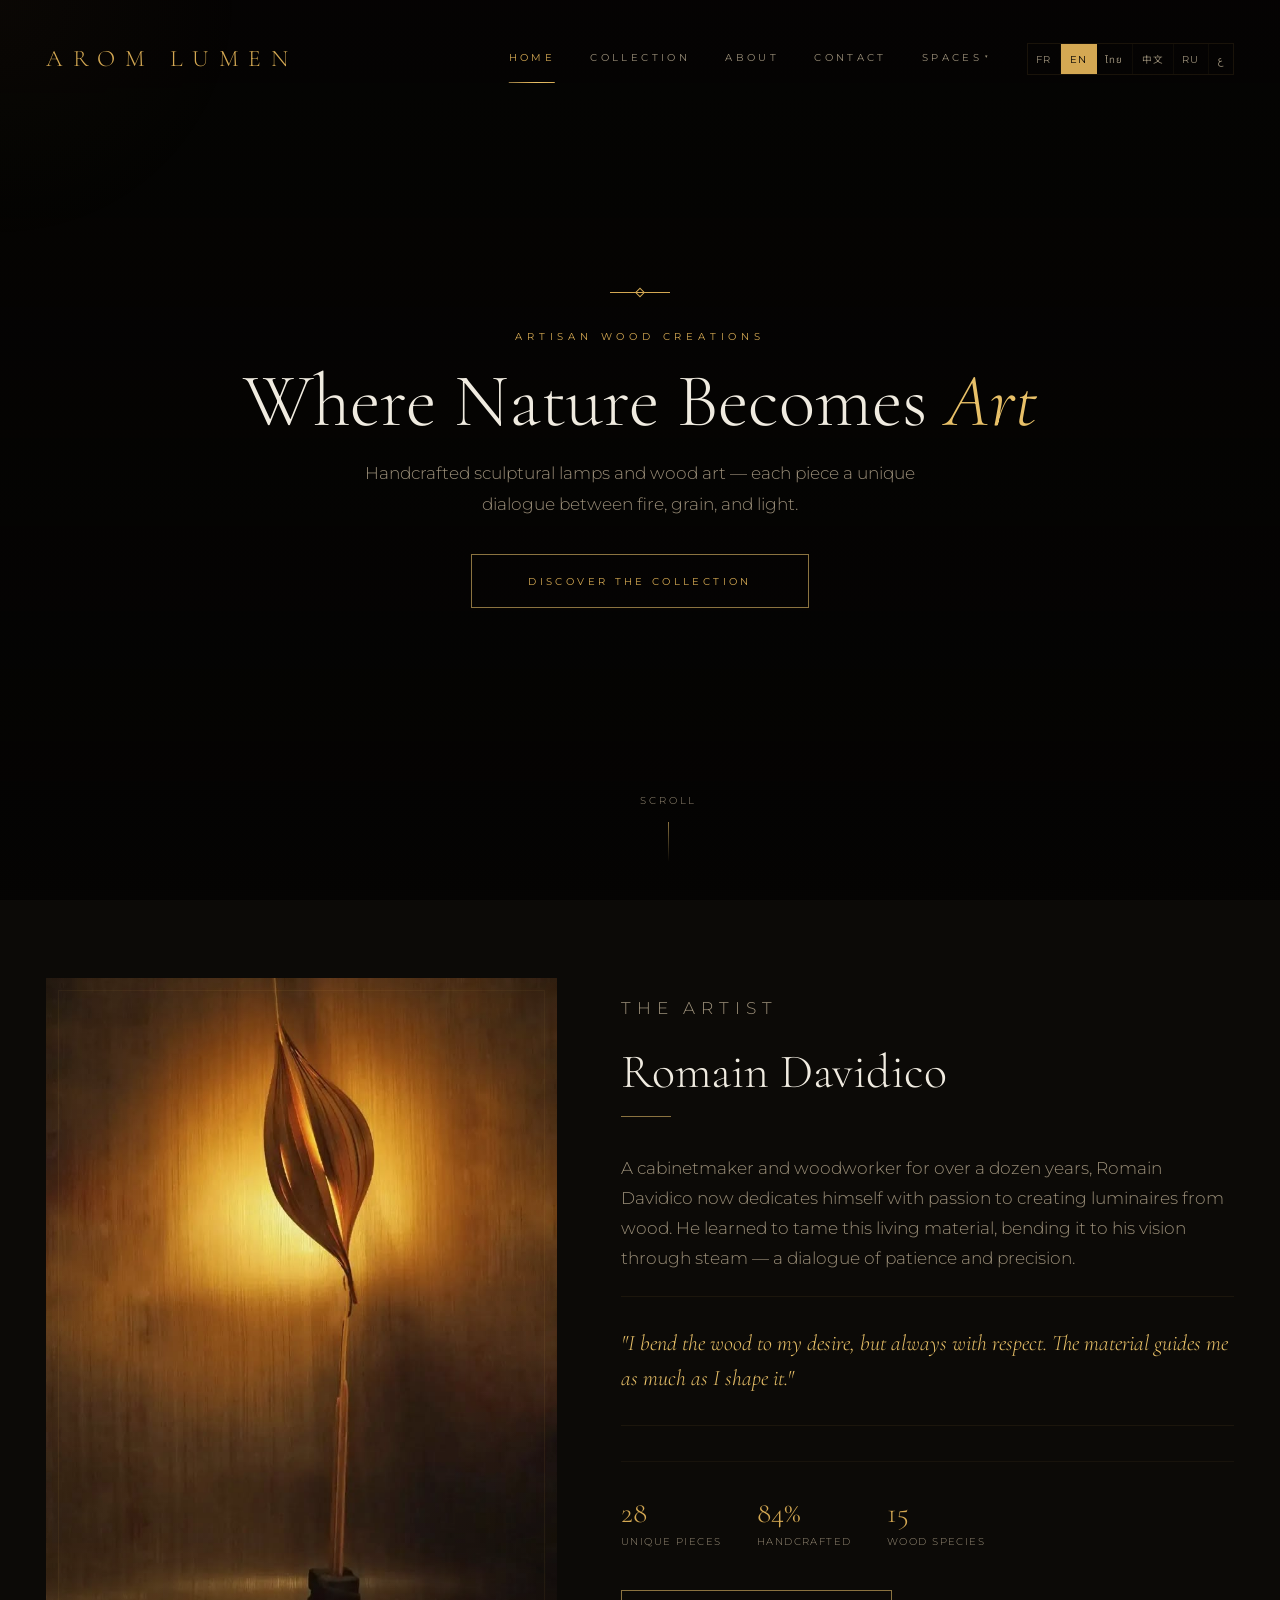
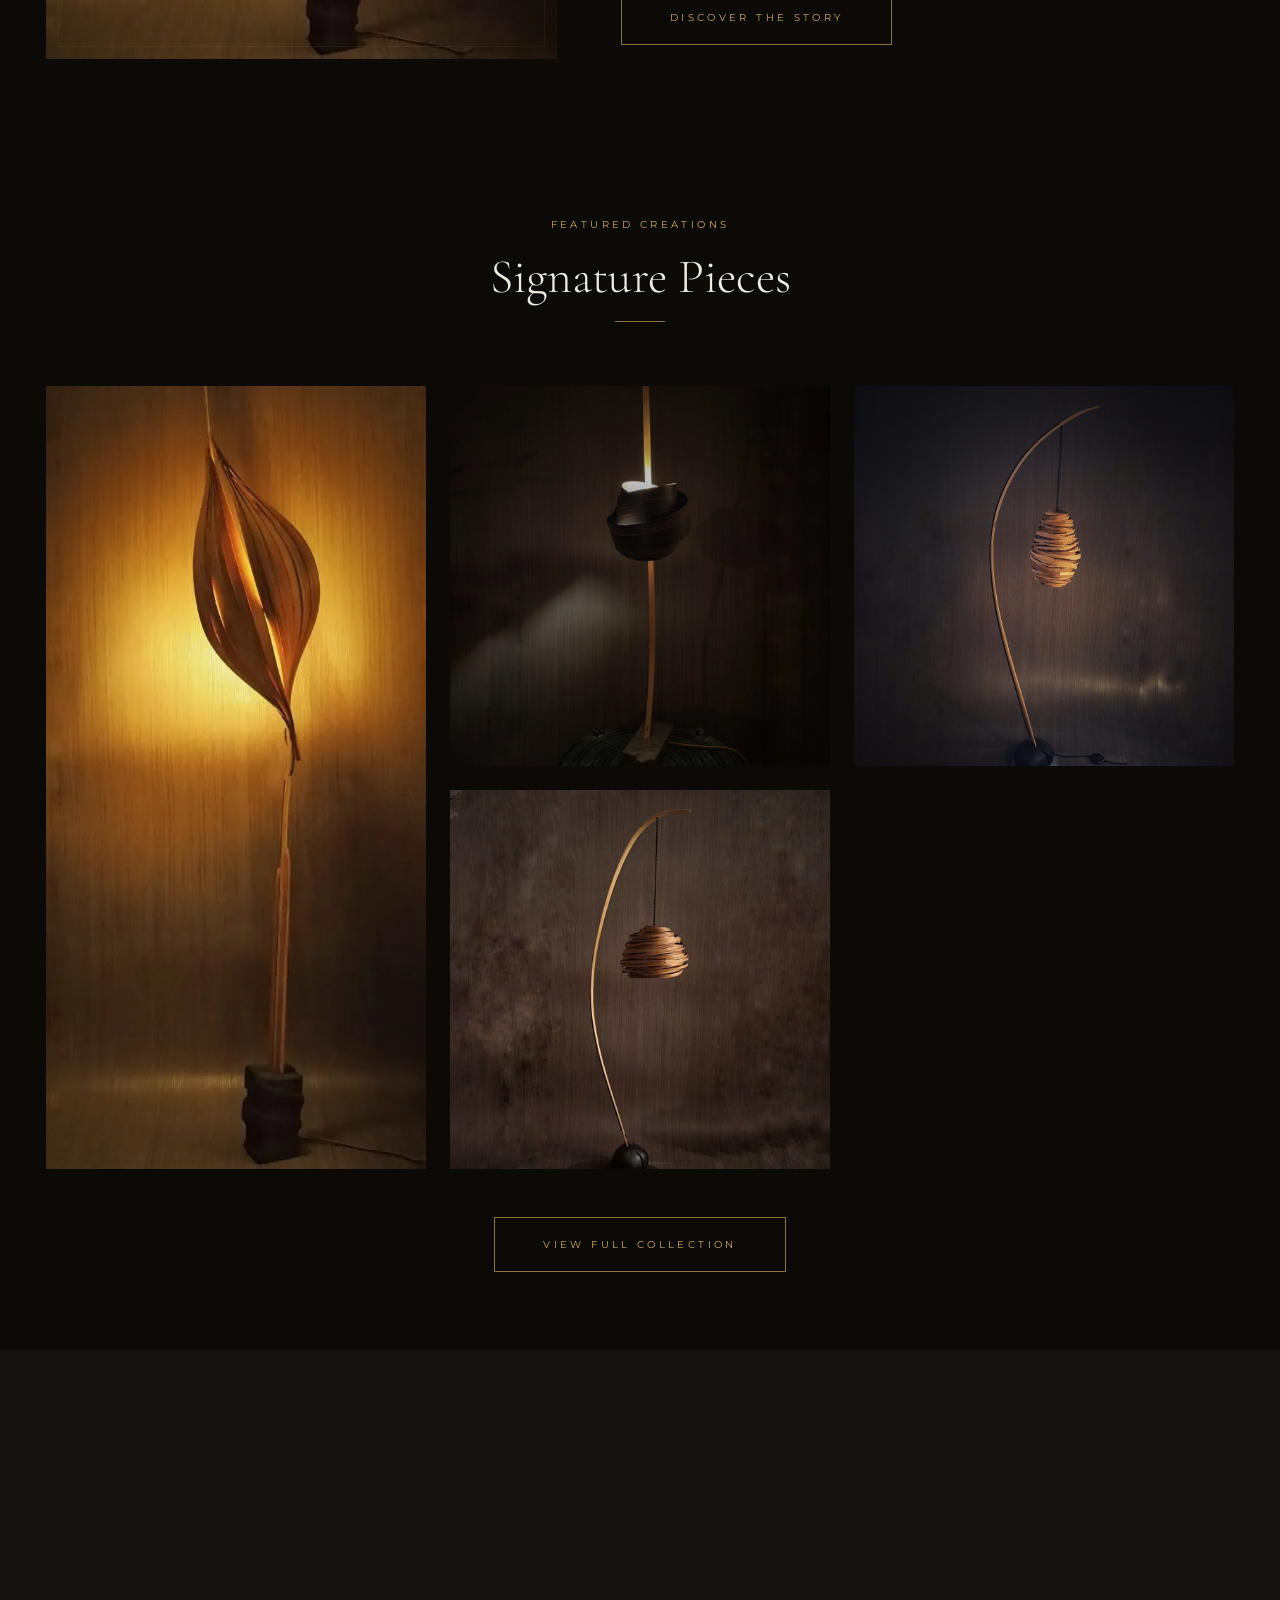
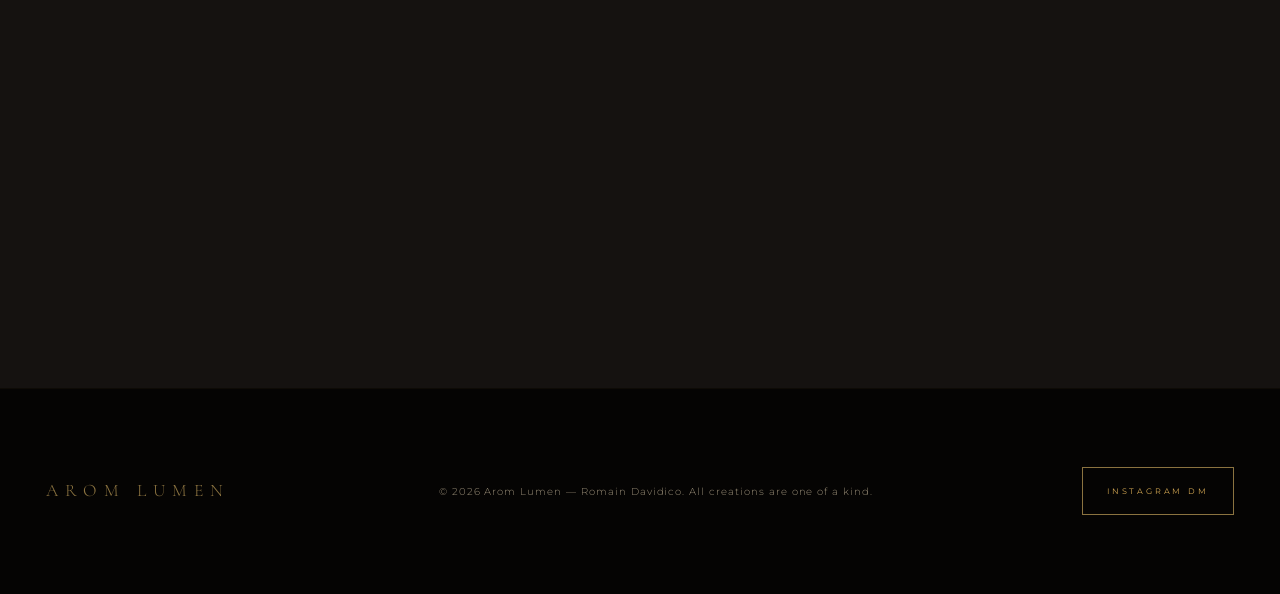
==== commit 7a49ca31: "Remove hotel CTA and fake testimonials from home & about pages - Replaced hotel CTA with "Imagine wi" ====
--- a/index.html
+++ b/index.html
@@ -171,54 +171,24 @@
         </div>
     </section>
 
-    <!-- HOTEL CTA -->
-    <section class="hotel-cta" id="hotels" aria-labelledby="hotel-heading">
+    <!-- IMAGINE WITH ROMAIN -->
+    <section class="hotel-cta" aria-labelledby="imagine-heading">
         <div class="inner reveal">
-            <p class="s-label" data-i18n="htl_label">For Hotels & Hospitality</p>
-            <h2 class="s-title" id="hotel-heading" data-i18n="htl_title">Transform Your Spaces</h2>
+            <p class="s-label" data-i18n="imagine_label">Bespoke Creations</p>
+            <h2 class="s-title" id="imagine-heading" data-i18n="imagine_title">Imagine with Romain</h2>
             <div class="s-div" style="margin:0 auto 2rem" aria-hidden="true"></div>
-            <p data-i18n="htl_desc">From grand lobby installations to intimate suite lighting, Arom Lumen collaborates with architects and hoteliers worldwide to create bespoke collections. Volume commissions available with dedicated project management.</p>
-            <div style="display:flex;gap:1.5rem;justify-content:center;margin-top:2.5rem;flex-wrap:wrap">
-                <a href="https://ig.me/m/arom_lumen" target="_blank" rel="noopener noreferrer" class="btn-p" data-i18n="htl_cta1">Message Us on Instagram</a>
-                <a href="https://www.instagram.com/arom_lumen/" target="_blank" rel="noopener noreferrer" class="btn-o" data-i18n="htl_cta2">View Full Portfolio</a>
-            </div>
-        </div>
-    </section>
-
-    <!-- TESTIMONIALS -->
-    <section class="testimonials" aria-labelledby="testimonials-heading">
-        <div class="testi-header">
-            <p class="s-label" data-i18n="te_label">Kind Words</p>
-            <h2 class="s-title" id="testimonials-heading" data-i18n="te_title">What Hoteliers Say</h2>
-            <div class="s-div" aria-hidden="true"></div>
-        </div>
-        <div class="t-carousel" role="region" aria-label="Testimonials carousel" aria-roledescription="carousel">
-            <article class="t-slide active" role="group" aria-roledescription="slide" aria-label="Testimonial 1 of 3">
-                <blockquote>
-                    <p class="t-quote" data-i18n="te1q">The lamps Arom Lumen created for our lobby have become the most photographed feature of the hotel. Guests constantly ask about them.</p>
-                </blockquote>
-                <p class="t-author">Marie Laurent</p>
-                <p class="t-role" data-i18n="te1r">Design Director, Boutique Hotel Paris</p>
-            </article>
-            <article class="t-slide" role="group" aria-roledescription="slide" aria-label="Testimonial 2 of 3">
-                <blockquote>
-                    <p class="t-quote" data-i18n="te2q">We commissioned twelve unique pieces for our suites. Each one is different, and our guests love discovering which creation awaits them.</p>
-                </blockquote>
-                <p class="t-author">James Chen</p>
-                <p class="t-role" data-i18n="te2r">General Manager, Luxury Resort Singapore</p>
-            </article>
-            <article class="t-slide" role="group" aria-roledescription="slide" aria-label="Testimonial 3 of 3">
-                <blockquote>
-                    <p class="t-quote" data-i18n="te3q">The craftsmanship is extraordinary. These are not decorations — they are works of art that give our spa a soul.</p>
-                </blockquote>
-                <p class="t-author">Sofia Bergstrom</p>
-                <p class="t-role" data-i18n="te3r">Spa Director, Grand Hotel Stockholm</p>
-            </article>
-        </div>
-        <div class="t-dots" role="tablist" aria-label="Testimonial slides">
-            <button class="t-dot active" data-slide="0" role="tab" aria-selected="true" aria-label="Show testimonial 1"></button>
-            <button class="t-dot" data-slide="1" role="tab" aria-selected="false" aria-label="Show testimonial 2"></button>
-            <button class="t-dot" data-slide="2" role="tab" aria-selected="false" aria-label="Show testimonial 3"></button>
+            <p data-i18n="imagine_desc">Every space tells a story. Whether for a hotel lobby, a private villa, a restaurant, or a gallery — Romain designs each piece as a unique response to your vision.</p>
+            <div style="display:flex;gap:1rem;justify-content:center;margin-top:2.5rem;flex-wrap:wrap">
+                <a href="hotels.html" class="btn-o" data-i18n="nav_hotels">Hotels</a>
+                <a href="villas.html" class="btn-o" data-i18n="nav_villas">Villas</a>
+                <a href="restaurants.html" class="btn-o" data-i18n="nav_restaurants">Restaurants</a>
+                <a href="offices.html" class="btn-o" data-i18n="nav_offices">Offices</a>
+                <a href="exhibitions.html" class="btn-o" data-i18n="nav_exhibitions">Exhibitions</a>
+                <a href="architects.html" class="btn-o" data-i18n="nav_architects">Architects</a>
+            </div>
+            <div style="margin-top:2rem">
+                <a href="https://ig.me/m/arom_lumen" target="_blank" rel="noopener noreferrer" class="btn-p" data-i18n="imagine_cta">Book a Consultation on Instagram</a>
+            </div>
         </div>
     </section>
 </main>
--- a/css/style.css
+++ b/css/style.css
@@ -1,3061 +1,8 @@
-/* ═══════════════════════════════════════════════════════════════════════════
-   AROM LUMEN — Artisan Wood Creations
-   Master Stylesheet — 2026 Edition
-   Dark Luxury · Neuromarketing · Mobile-first · Scroll-driven
-   ═══════════════════════════════════════════════════════════════════════════
-
-   Z-INDEX SCALE
-   ─────────────────────────────────
-   1    Base content
-   2    Overlays within sections (hero text, gallery overlay)
-   10   Sticky / floating UI (scroll indicator)
-   100  Navigation bar
-   200  Mobile menu panel
-   500  Lightbox
-   600  Product modal
-   900  Loader (highest, page entry)
-   9999 Cursor glow (pointer-events: none)
-
-   BREAKPOINTS (mobile-first, min-width)
-   ─────────────────────────────────
-   --bp-sm  : 480px   (large phones)
-   --bp-md  : 768px   (tablets)
-   --bp-lg  : 1024px  (small desktops)
-   --bp-xl  : 1440px  (large desktops)
-   --bp-xxl : 1920px  (ultra-wide)
-
-   COLOR PSYCHOLOGY — DARK LUXURY
-   ─────────────────────────────────
-   Background:       #050403  (true black with micro-warmth)
-   Surface:          #0c0a07  (barely lighter)
-   Surface elevated: #151210  (cards, modals)
-   Gold primary:     #d4a853  (warm rich gold)
-   Gold hover:       #e8c068  (brighter = reward)
-   Gold muted:       #8b7340  (borders, subtle)
-   Text primary:     #f0ebe0  (warm white)
-   Text secondary:   #9a8e78  (muted descriptions — AA compliant)
-   Accent urgency:   #c45c3c  (terracotta — scarcity/FOMO)
-   ═══════════════════════════════════════════════════════════════════════════ */
-
-
-/* ═══════════════════════════════════════════
-   0. CUSTOM PROPERTIES
-   ═══════════════════════════════════════════ */
-:root {
-    /* ── Dark Luxury Palette ── */
-    --bg:         #050403;
-    --bg2:        #0c0a07;
-    --sf:         #151210;
-    --sf2:        #1c1915;
-
-    --gold:       #d4a853;
-    --gold-l:     #e8c068;
-    --gold-d:     #8b7340;
-    --gold-g:     rgba(212, 168, 83, 0.12);
-
-    --cream:      #f0ebe0;
-    --cream-m:    #b8ad94;
-
-    --txt:        #f0ebe0;
-    --txt-m:      #9a8e78;
-
-    --accent:     #c45c3c;
-    --accent-l:   #d46e50;
-
-    /* ── Typography ── */
-    --serif: 'Cormorant Garamond', Georgia, serif;
-    --sans:  'Montserrat', 'Noto Sans Thai', 'Noto Sans SC', 'Noto Sans Arabic', sans-serif;
-
-    /* ── Fluid type scale (375 → 1920) ── */
-    --fs-xs:    clamp(0.5rem, 0.42rem + 0.25vw, 0.6rem);
-    --fs-sm:    clamp(0.6rem, 0.52rem + 0.25vw, 0.78rem);
-    --fs-base:  clamp(0.78rem, 0.68rem + 0.32vw, 0.95rem);
-    --fs-md:    clamp(0.88rem, 0.76rem + 0.38vw, 1.1rem);
-    --fs-lg:    clamp(1.1rem, 0.9rem + 0.6vw, 1.5rem);
-    --fs-xl:    clamp(1.4rem, 1.1rem + 0.9vw, 2.2rem);
-    --fs-2xl:   clamp(1.8rem, 1.3rem + 1.5vw, 3.2rem);
-    --fs-3xl:   clamp(2rem, 1.4rem + 2vw, 3.8rem);
-    --fs-hero:  clamp(2.5rem, 1.5rem + 4vw, 6rem);
-
-    /* ── Spacing — GENEROUS for luxury feel ── */
-    --space-xs:  clamp(0.5rem, 0.4rem + 0.3vw, 0.75rem);
-    --space-sm:  clamp(0.75rem, 0.6rem + 0.5vw, 1.25rem);
-    --space-md:  clamp(1.5rem, 1rem + 1.5vw, 3rem);
-    --space-lg:  clamp(3.5rem, 2.5rem + 3vw, 7rem);
-    --space-xl:  clamp(5rem, 3rem + 4vw, 10rem);
-    --space-section-y: clamp(5rem, 3.5rem + 4vw, 10rem);
-    --space-section-x: clamp(1.25rem, 0.5rem + 3vw, 4rem);
-
-    /* ── Effects ── */
-    --gold-gradient: linear-gradient(135deg, #8b7340 0%, #d4a853 40%, #e8c068 60%, #d4a853 100%);
-    --shimmer-gradient: linear-gradient(
-        105deg,
-        #8b7340 0%, #d4a853 25%, #e8c068 50%, #d4a853 75%, #8b7340 100%
-    );
-    --ease-lux: cubic-bezier(0.4, 0, 0.2, 1);
-    --ease-spring: cubic-bezier(0.34, 1.56, 0.64, 1);
-    --duration-fast: 0.25s;
-    --duration-med:  0.4s;
-    --duration-slow: 0.7s;
-
-    /* ── Touch target minimum ── */
-    --touch-min: 44px;
-
-    /* ── Vertical rhythm base ── */
-    --lh: 1.8;
-}
-
-
-/* ═══════════════════════════════════════════
-   0.5 ACCESSIBILITY — SKIP LINK
-   ═══════════════════════════════════════════ */
-.skip-link {
-    position: absolute;
-    top: -100%;
-    left: 1rem;
-    z-index: 10000;
-    padding: 0.75rem 1.5rem;
-    background: var(--gold);
-    color: var(--bg);
-    font-family: var(--sans);
-    font-size: 0.85rem;
-    font-weight: 600;
-    text-decoration: none;
-    border-radius: 0 0 4px 4px;
-    transition: top 0.2s ease;
-}
-.skip-link:focus {
-    top: 0;
-    outline: 2px solid var(--cream);
-    outline-offset: 2px;
-}
-
-
-/* ═══════════════════════════════════════════
-   1. RESET & BASE
-   ═══════════════════════════════════════════ */
-*,
-*::before,
-*::after {
-    margin: 0;
-    padding: 0;
-    box-sizing: border-box;
-}
-
-html {
-    scroll-behavior: smooth;
-    overflow-x: hidden;
-    -webkit-text-size-adjust: 100%;
-    text-size-adjust: 100%;
-    hanging-punctuation: first last;
-}
-
-body {
-    font-family: var(--sans);
-    background: var(--bg);
-    color: var(--txt);
-    font-size: var(--fs-base);
-    font-weight: 300;
-    line-height: var(--lh);
-    overflow-x: hidden;
-    -webkit-font-smoothing: antialiased;
-    -moz-osx-font-smoothing: grayscale;
-    text-rendering: optimizeLegibility;
-}
-
-/* Selection — gold highlight */
-::selection {
-    background: var(--gold);
-    color: var(--bg);
-}
-
-::-moz-selection {
-    background: var(--gold);
-    color: var(--bg);
-}
-
-/* Focus-visible for accessibility */
-:focus-visible {
-    outline: 2px solid var(--gold);
-    outline-offset: 3px;
-}
-
-:focus:not(:focus-visible) {
-    outline: none;
-}
-
-/* Custom scrollbar — thin, dark */
-::-webkit-scrollbar {
-    width: 5px;
-}
-::-webkit-scrollbar-track {
-    background: var(--bg);
-}
-::-webkit-scrollbar-thumb {
-    background: var(--gold-d);
-    border-radius: 3px;
-}
-::-webkit-scrollbar-thumb:hover {
-    background: var(--gold);
-}
-
-/* Firefox scrollbar */
-html {
-    scrollbar-width: thin;
-    scrollbar-color: var(--gold-d) var(--bg);
-}
-
-img, video, svg {
-    display: block;
-    max-width: 100%;
-    height: auto;
-}
-
-a {
-    color: inherit;
-    text-decoration: none;
-}
-
-button {
-    font: inherit;
-    cursor: pointer;
-    border: none;
-    background: none;
-    color: inherit;
-}
-
-ul, ol {
-    list-style: none;
-}
-
-
-/* ═══════════════════════════════════════════
-   2. VIEW TRANSITIONS API
-   ═══════════════════════════════════════════ */
-@view-transition {
-    navigation: auto;
-}
-
-::view-transition-old(root) {
-    animation: vt-fade-out 0.3s var(--ease-lux) forwards;
-}
-
-::view-transition-new(root) {
-    animation: vt-fade-in 0.4s var(--ease-lux) forwards;
-}
-
-@keyframes vt-fade-out {
-    to {
-        opacity: 0;
-        transform: translateY(-8px);
-    }
-}
-
-@keyframes vt-fade-in {
-    from {
-        opacity: 0;
-        transform: translateY(12px);
-    }
-}
-
-
-/* ═══════════════════════════════════════════
-   3. PAGE ENTRANCE TRANSITION
-   ═══════════════════════════════════════════ */
-@keyframes pageFadeIn {
-    from {
-        opacity: 0;
-        transform: translateY(12px);
-    }
-    to {
-        opacity: 1;
-        transform: translateY(0);
-    }
-}
-
-body.page-enter {
-    animation: pageFadeIn 0.8s var(--ease-lux) forwards;
-}
-
-.page-transition {
-    animation: pageFadeIn 0.6s var(--ease-lux) forwards;
-}
-
-
-/* ═══════════════════════════════════════════
-   4. RTL SUPPORT
-   ═══════════════════════════════════════════ */
-[dir="rtl"] .story-grid       { direction: rtl; }
-[dir="rtl"] .featured-grid    { direction: rtl; }
-[dir="rtl"] .contact           { direction: rtl; }
-[dir="rtl"] .nav-links         { direction: rtl; }
-[dir="rtl"] .featured-specs li { flex-direction: row-reverse; }
-[dir="rtl"] .footer-content    { flex-direction: row-reverse; }
-[dir="rtl"] .featured-badge    { left: auto; right: var(--space-md); }
-[dir="rtl"] .nav-right         { flex-direction: row-reverse; }
-
-
-/* ═══════════════════════════════════════════
-   5. LOADER — elegant pulse + sweep
-   ═══════════════════════════════════════════ */
-.loader {
-    position: fixed;
-    inset: 0;
-    background: var(--bg);
-    z-index: 900;
-    display: flex;
-    align-items: center;
-    justify-content: center;
-    flex-direction: column;
-    gap: var(--space-md);
-    transition: opacity 0.8s var(--ease-lux), visibility 0.8s;
-}
-
-.loader.hidden {
-    opacity: 0;
-    visibility: hidden;
-}
-
-.loader-logo {
-    font-family: var(--serif);
-    font-size: var(--fs-xl);
-    font-weight: 300;
-    letter-spacing: 0.5em;
-    color: var(--gold);
-    text-transform: uppercase;
-    animation: loaderPulse 2s ease-in-out infinite;
-}
-
-@keyframes loaderPulse {
-    0%, 100% { opacity: 0.4; }
-    50%      { opacity: 1; }
-}
-
-.loader-bar {
-    width: clamp(60px, 15vw, 120px);
-    height: 1px;
-    background: rgba(212, 168, 83, 0.08);
-    position: relative;
-    overflow: hidden;
-}
-
-.loader-bar::after {
-    content: '';
-    position: absolute;
-    left: 0;
-    top: 0;
-    height: 100%;
-    width: 0;
-    background: var(--gold-gradient);
-    animation: loadBar 1.8s var(--ease-lux) forwards;
-}
-
-@keyframes loadBar {
-    to { width: 100%; }
-}
-
-
-/* ═══════════════════════════════════════════
-   6. CURSOR GLOW — barely visible, understated
-   ═══════════════════════════════════════════ */
-.cursor-glow {
-    position: fixed;
-    width: 500px;
-    height: 500px;
-    border-radius: 50%;
-    background: radial-gradient(circle, rgba(212, 168, 83, 0.03) 0%, transparent 70%);
-    pointer-events: none;
-    z-index: 9999;
-    transform: translate(-50%, -50%);
-    will-change: transform;
-    display: none;
-}
-
-@media (pointer: fine) and (min-width: 1024px) {
-    .cursor-glow { display: block; }
-}
-
-
-/* ═══════════════════════════════════════════
-   7. NAVIGATION — transparent → glass-morphism
-   ═══════════════════════════════════════════ */
-nav {
-    position: fixed;
-    top: 0;
-    left: 0;
-    right: 0;
-    z-index: 100;
-    padding: var(--space-sm) var(--space-section-x);
-    display: flex;
-    justify-content: space-between;
-    align-items: center;
-    transition: all var(--duration-med) var(--ease-lux);
-}
-
-@media (min-width: 768px) {
-    nav {
-        padding: var(--space-md) var(--space-section-x);
-    }
-}
-
-nav.scrolled {
-    background: rgba(5, 4, 3, 0.85);
-    -webkit-backdrop-filter: blur(30px) saturate(1.2);
-    backdrop-filter: blur(30px) saturate(1.2);
-    padding-block: var(--space-xs);
-    border-bottom: 1px solid rgba(212, 168, 83, 0.06);
-    box-shadow: 0 1px 30px rgba(0, 0, 0, 0.4);
-}
-
-/* Backdrop-filter fallback */
-@supports not (backdrop-filter: blur(30px)) {
-    nav.scrolled {
-        background: rgba(5, 4, 3, 0.98);
-    }
-}
-
-.nav-logo {
-    font-family: var(--serif);
-    font-size: clamp(1.2rem, 1rem + 0.6vw, 1.8rem);
-    font-weight: 300;
-    letter-spacing: 0.4em;
-    color: var(--gold);
-    text-decoration: none;
-    text-transform: uppercase;
-    min-height: var(--touch-min);
-    display: inline-flex;
-    align-items: center;
-}
-
-.nav-right {
-    display: flex;
-    align-items: center;
-    gap: var(--space-sm);
-}
-
-@media (min-width: 768px) {
-    .nav-right { gap: var(--space-md); }
-}
-
-.nav-links {
-    display: none;
-    gap: var(--space-md);
-    list-style: none;
-    align-items: center;
-}
-
-@media (min-width: 768px) {
-    .nav-links { display: flex; }
-}
-
-.nav-links a {
-    font-size: var(--fs-xs);
-    font-weight: 400;
-    letter-spacing: 0.35em;
-    text-transform: uppercase;
-    color: var(--txt-m);
-    text-decoration: none;
-    position: relative;
-    padding-bottom: 4px;
-    transition: color var(--duration-med) var(--ease-lux);
-    min-height: var(--touch-min);
-    display: inline-flex;
-    align-items: center;
-}
-
-/* Nav underline grows from center */
-.nav-links a::after {
-    content: '';
-    position: absolute;
-    bottom: 0;
-    left: 50%;
-    width: 0;
-    height: 1px;
-    background: var(--gold);
-    transition: width var(--duration-med) var(--ease-lux), left var(--duration-med) var(--ease-lux);
-}
-
-.nav-links a:hover {
-    color: var(--gold-l);
-}
-
-.nav-links a:hover::after {
-    width: 100%;
-    left: 0;
-}
-
-.nav-links a.active {
-    color: var(--gold);
-}
-
-.nav-links a.active::after {
-    width: 100%;
-    left: 0;
-    background: var(--gold-gradient);
-}
-
-/* Hamburger */
-.nav-hamburger {
-    display: flex;
-    flex-direction: column;
-    gap: 6px;
-    cursor: pointer;
-    padding: 10px 5px;
-    min-width: var(--touch-min);
-    min-height: var(--touch-min);
-    justify-content: center;
-    align-items: center;
-}
-
-@media (min-width: 768px) {
-    .nav-hamburger { display: none; }
-}
-
-.nav-hamburger span {
-    width: 28px;
-    height: 1px;
-    background: var(--gold);
-    transition: all var(--duration-fast);
-    display: block;
-}
-
-/* Mobile menu */
-.nav-links.open {
-    display: flex;
-    flex-direction: column;
-    position: absolute;
-    top: 100%;
-    left: 0;
-    right: 0;
-    background: rgba(5, 4, 3, 0.96);
-    -webkit-backdrop-filter: blur(30px);
-    backdrop-filter: blur(30px);
-    padding: var(--space-md);
-    gap: var(--space-sm);
-    border-bottom: 1px solid rgba(212, 168, 83, 0.06);
-    z-index: 200;
-    animation: menuSlideDown 0.35s var(--ease-lux);
-}
-
-@keyframes menuSlideDown {
-    from {
-        opacity: 0;
-        transform: translateY(-10px);
-    }
-    to {
-        opacity: 1;
-        transform: translateY(0);
-    }
-}
-
-
-/* ═══════════════════════════════════════════
-   8. LANGUAGE SWITCH
-   ═══════════════════════════════════════════ */
-.lang-switch {
-    display: flex;
-    gap: 0;
-    border: 1px solid rgba(212, 168, 83, 0.1);
-}
-
-.lang-btn {
-    background: transparent;
-    border: none;
-    color: var(--txt-m);
-    font-family: var(--sans);
-    font-size: var(--fs-xs);
-    font-weight: 400;
-    letter-spacing: 0.1em;
-    padding: 0.4rem 0.55rem;
-    cursor: pointer;
-    text-transform: uppercase;
-    transition: all var(--duration-med) var(--ease-lux);
-    min-width: var(--touch-min);
-    min-height: var(--touch-min);
-    display: inline-flex;
-    align-items: center;
-    justify-content: center;
-}
-
-@media (min-width: 768px) {
-    .lang-btn {
-        min-width: auto;
-        min-height: auto;
-        padding: 0.4rem 0.55rem;
-    }
-}
-
-.lang-btn:not(:last-child) {
-    border-right: 1px solid rgba(212, 168, 83, 0.06);
-}
-
-.lang-btn.active {
-    background: var(--gold);
-    color: var(--bg);
-}
-
-.lang-btn:hover:not(.active) {
-    color: var(--gold-l);
-}
-
-
-/* ═══════════════════════════════════════════
-   9. HERO — DARK, MOODY, ATMOSPHERIC
-   ═══════════════════════════════════════════ */
-.hero {
-    position: relative;
-    height: 100svh;
-    min-height: 600px;
-    display: flex;
-    align-items: center;
-    justify-content: center;
-    overflow: hidden;
-}
-
-@media (min-width: 768px) {
-    .hero { min-height: 700px; }
-}
-
-.hero-bg {
-    position: absolute;
-    inset: 0;
-    background:
-        linear-gradient(180deg,
-            rgba(5, 4, 3, 0.6) 0%,
-            rgba(5, 4, 3, 0.3) 40%,
-            rgba(5, 4, 3, 0.7) 75%,
-            rgba(5, 4, 3, 1) 100%),
-        url('https://images.unsplash.com/photo-1558618666-fcd25c85f82e?w=1920&q=80') center / cover no-repeat;
-    transform: scale(1.1);
-    will-change: transform;
-    animation: heroZ 25s ease-in-out infinite alternate;
-}
-
-@keyframes heroZ {
-    0%   { transform: scale(1.1); }
-    100% { transform: scale(1.02); }
-}
-
-/* Scroll-driven parallax on hero background (where supported) */
-@supports (animation-timeline: scroll()) {
-    .hero-bg {
-        animation: heroParallax linear forwards;
-        animation-timeline: scroll(nearest block);
-        animation-range: entry 0% exit 100%;
-    }
-
-    @keyframes heroParallax {
-        from { transform: scale(1.1) translateY(0); }
-        to   { transform: scale(1.1) translateY(15%); }
-    }
-}
-
-.hero-content {
-    position: relative;
-    z-index: 2;
-    text-align: center;
-    max-width: 900px;
-    padding: 0 var(--space-section-x);
-}
-
-.hero-ornament {
-    width: 60px;
-    height: 1px;
-    background: var(--gold);
-    margin: 0 auto var(--space-md);
-    position: relative;
-}
-
-.hero-ornament::before {
-    content: '';
-    position: absolute;
-    top: -3px;
-    left: 50%;
-    width: 7px;
-    height: 7px;
-    border: 1px solid var(--gold);
-    transform: translateX(-50%) rotate(45deg);
-}
-
-.hero-sub {
-    font-size: var(--fs-xs);
-    font-weight: 400;
-    letter-spacing: 0.5em;
-    text-transform: uppercase;
-    color: var(--gold);
-    margin-bottom: var(--space-sm);
-    opacity: 0;
-    animation: fadeUp 1s 0.3s forwards;
-}
-
-.hero-title {
-    font-family: var(--serif);
-    font-size: var(--fs-hero);
-    font-weight: 300;
-    line-height: 1.08;
-    color: var(--cream);
-    margin-bottom: var(--space-sm);
-    opacity: 0;
-    animation: fadeUp 1s 0.6s forwards;
-}
-
-.hero-title em {
-    font-style: italic;
-    color: var(--gold-l);
-}
-
-.hero-desc {
-    font-size: var(--fs-base);
-    font-weight: 300;
-    color: var(--txt-m);
-    max-width: 560px;
-    margin: 0 auto var(--space-md);
-    opacity: 0;
-    animation: fadeUp 1s 0.9s forwards;
-    line-height: 1.8;
-}
-
-/* Hero CTA — gold border → gold fill on hover = reward */
-.hero-cta {
-    display: inline-flex;
-    align-items: center;
-    justify-content: center;
-    font-size: var(--fs-xs);
-    font-weight: 400;
-    letter-spacing: 0.35em;
-    text-transform: uppercase;
-    color: var(--gold);
-    text-decoration: none;
-    border: 1px solid var(--gold-d);
-    padding: 1.1rem 2.5rem;
-    min-height: var(--touch-min);
-    transition: all var(--duration-med) var(--ease-lux);
-    opacity: 0;
-    animation: fadeUp 1s 1.2s forwards;
-    position: relative;
-    overflow: hidden;
-}
-
-@media (min-width: 480px) {
-    .hero-cta { padding: 1.1rem 3.5rem; }
-}
-
-/* Gold shimmer sweep on hover */
-.hero-cta::before {
-    content: '';
-    position: absolute;
-    inset: 0;
-    background: linear-gradient(105deg, transparent 0%, rgba(232, 192, 104, 0.15) 45%, rgba(232, 192, 104, 0.3) 50%, rgba(232, 192, 104, 0.15) 55%, transparent 100%);
-    transform: translateX(-120%);
-    transition: transform 0.6s var(--ease-lux);
-}
-
-.hero-cta:hover {
-    background: var(--gold);
-    color: var(--bg);
-    border-color: var(--gold);
-    box-shadow: 0 0 40px var(--gold-g), 0 0 80px rgba(212, 168, 83, 0.08);
-    transform: translateY(-2px);
-}
-
-.hero-cta:hover::before {
-    transform: translateX(120%);
-}
-
-.hero-scroll {
-    position: absolute;
-    bottom: clamp(1.5rem, 3vw, 3rem);
-    left: 50%;
-    transform: translateX(-50%);
-    display: flex;
-    flex-direction: column;
-    align-items: center;
-    gap: 0.8rem;
-    color: var(--txt-m);
-    font-size: var(--fs-xs);
-    letter-spacing: 0.3em;
-    text-transform: uppercase;
-    opacity: 0;
-    animation: fadeUp 1s 1.5s forwards;
-    z-index: 10;
-}
-
-.hero-scroll .line {
-    width: 1px;
-    height: 40px;
-    background: linear-gradient(to bottom, var(--gold-d), transparent);
-    animation: pulse 2s ease-in-out infinite;
-}
-
-@keyframes pulse {
-    0%, 100% { opacity: 0.3; }
-    50%      { opacity: 1; }
-}
-
-@keyframes fadeUp {
-    from { opacity: 0; transform: translateY(30px); }
-    to   { opacity: 1; transform: translateY(0); }
-}
-
-
-/* ═══════════════════════════════════════════
-   10. SECTION GLOBALS — generous breathing room
-   ═══════════════════════════════════════════ */
-section {
-    padding: var(--space-section-y) var(--space-section-x);
-}
-
-/* Below-fold sections: content-visibility for performance */
-section:not(.hero) {
-    content-visibility: auto;
-    contain-intrinsic-size: auto 800px;
-}
-
-/* Section labels — TINY, wide tracking, uppercase = premium */
-.s-label {
-    font-size: var(--fs-xs);
-    font-weight: 400;
-    letter-spacing: 0.35em;
-    text-transform: uppercase;
-    color: var(--gold);
-    margin-bottom: var(--space-sm);
-}
-
-.s-title {
-    font-family: var(--serif);
-    font-size: var(--fs-3xl);
-    font-weight: 300;
-    line-height: 1.15;
-    color: var(--cream);
-    margin-bottom: var(--space-sm);
-}
-
-.s-div {
-    width: 50px;
-    height: 1px;
-    background: var(--gold-d);
-    margin-bottom: var(--space-md);
-}
-
-
-/* ═══════════════════════════════════════════
-   11. ARTIST STORY
-   ═══════════════════════════════════════════ */
-.story {
-    background: var(--bg2);
-    overflow: hidden;
-}
-
-.story-grid {
-    display: grid;
-    grid-template-columns: 1fr;
-    gap: var(--space-lg);
-    align-items: center;
-    max-width: 1200px;
-    margin: 0 auto;
-}
-
-@media (min-width: 768px) {
-    .story-grid {
-        grid-template-columns: 1fr 1.2fr;
-        gap: clamp(3rem, 5vw, 6rem);
-    }
-}
-
-.story-portrait {
-    position: relative;
-    aspect-ratio: 3 / 4;
-    overflow: hidden;
-}
-
-.story-portrait img {
-    width: 100%;
-    height: 100%;
-    object-fit: cover;
-    transition: transform var(--duration-slow) var(--ease-lux);
-}
-
-.story-portrait:hover img {
-    transform: scale(1.03);
-}
-
-/* Inset border — subtle luxury frame */
-.story-portrait::after {
-    content: '';
-    position: absolute;
-    inset: 12px;
-    border: 1px solid rgba(212, 168, 83, 0.1);
-    pointer-events: none;
-}
-
-/* Vignette on portrait */
-.story-portrait::before {
-    content: '';
-    position: absolute;
-    inset: 0;
-    background: radial-gradient(ellipse at center, transparent 50%, rgba(5, 4, 3, 0.4) 100%);
-    z-index: 1;
-    pointer-events: none;
-}
-
-.story-text p {
-    font-size: var(--fs-base);
-    font-weight: 300;
-    color: var(--txt-m);
-    margin-bottom: 1.4rem;
-    line-height: 1.8;
-}
-
-.story-text .quote {
-    font-family: var(--serif);
-    font-size: var(--fs-lg);
-    font-style: italic;
-    font-weight: 300;
-    color: var(--gold-l);
-    line-height: 1.6;
-    padding: 1.8rem 0;
-    margin: 1.2rem 0;
-    border-top: 1px solid rgba(212, 168, 83, 0.08);
-    border-bottom: 1px solid rgba(212, 168, 83, 0.08);
-}
-
-.story-stats {
-    display: flex;
-    flex-wrap: wrap;
-    gap: var(--space-md);
-    margin-top: var(--space-md);
-    padding-top: var(--space-md);
-    border-top: 1px solid rgba(212, 168, 83, 0.06);
-}
-
-.story-stats .num {
-    font-family: var(--serif);
-    font-size: var(--fs-xl);
-    font-weight: 300;
-    color: var(--gold);
-    line-height: 1;
-}
-
-.story-stats .lbl {
-    font-size: var(--fs-xs);
-    letter-spacing: 0.15em;
-    text-transform: uppercase;
-    color: var(--txt-m);
-    margin-top: 0.4rem;
-}
-
-
-/* ═══════════════════════════════════════════
-   12. PHILOSOPHY
-   ═══════════════════════════════════════════ */
-.philosophy {
-    background: var(--bg);
-}
-
-.philo-grid {
-    display: grid;
-    grid-template-columns: 1fr;
-    gap: var(--space-md);
-    max-width: 1100px;
-    margin: var(--space-lg) auto 0;
-}
-
-@media (min-width: 768px) {
-    .philo-grid {
-        grid-template-columns: repeat(3, 1fr);
-        gap: clamp(1.5rem, 2.5vw, 3rem);
-    }
-}
-
-.philo-card {
-    padding: var(--space-md);
-    border: 1px solid rgba(212, 168, 83, 0.04);
-    transition: all var(--duration-med) var(--ease-lux);
-    text-align: center;
-}
-
-.philo-card:hover {
-    border-color: rgba(212, 168, 83, 0.15);
-    background: rgba(212, 168, 83, 0.02);
-    transform: translateY(-4px);
-    box-shadow: 0 16px 40px rgba(0, 0, 0, 0.3);
-}
-
-.philo-card .icon {
-    font-family: var(--serif);
-    font-size: var(--fs-2xl);
-    color: rgba(212, 168, 83, 0.15);
-    margin-bottom: var(--space-sm);
-    line-height: 1;
-}
-
-.philo-card h3 {
-    font-family: var(--serif);
-    font-size: var(--fs-md);
-    font-weight: 400;
-    color: var(--cream);
-    margin-bottom: 0.8rem;
-}
-
-.philo-card p {
-    font-size: var(--fs-sm);
-    font-weight: 300;
-    color: var(--txt-m);
-    line-height: 1.8;
-}
-
-
-/* ═══════════════════════════════════════════
-   13. GALLERY / CREATIONS — 3 columns max
-   ═══════════════════════════════════════════ */
-.creations {
-    background: var(--bg2);
-}
-
-.gallery-grid {
-    display: grid;
-    grid-template-columns: 1fr;
-    gap: 1.5rem;
-    max-width: 1200px;
-    margin-inline: auto;
-}
-
-@media (min-width: 480px) {
-    .gallery-grid { grid-template-columns: repeat(2, 1fr); }
-}
-
-@media (min-width: 1024px) {
-    .gallery-grid { grid-template-columns: repeat(3, 1fr); }
-}
-
-/* Container query wrapper for gallery items */
-@container style(--layout: gallery) {
-    .g-item { aspect-ratio: 1; }
-}
-
-.g-item {
-    position: relative;
-    overflow: hidden;
-    cursor: pointer;
-    aspect-ratio: 1;
-    background: var(--sf);
-    text-decoration: none;
-    color: inherit;
-    display: block;
-}
-
-/* Image vignette — radial gradient overlay for depth */
-.g-item::before {
-    content: '';
-    position: absolute;
-    inset: 0;
-    background: radial-gradient(ellipse at center, transparent 40%, rgba(5, 4, 3, 0.35) 100%);
-    z-index: 1;
-    pointer-events: none;
-    transition: opacity var(--duration-med);
-}
-
-.g-item:hover::before {
-    opacity: 0.5;
-}
-
-.g-item.tall {
-    grid-row: span 2;
-    aspect-ratio: auto;
-}
-
-@media (max-width: 767px) {
-    .g-item.tall,
-    .g-item.wide {
-        grid-row: span 1;
-        grid-column: span 1;
-        aspect-ratio: 1;
-    }
-}
-
-.g-item.wide {
-    grid-column: span 2;
-}
-
-.g-item img {
-    width: 100%;
-    height: 100%;
-    object-fit: cover;
-    transition: transform var(--duration-slow) var(--ease-lux), filter var(--duration-slow);
-}
-
-/* Image reveal animation on scroll */
-.g-item.reveal {
-    opacity: 0;
-    transform: translateY(30px);
-}
-
-.g-item.reveal.visible {
-    opacity: 1;
-    transform: translateY(0);
-    transition: opacity 0.8s var(--ease-lux), transform 0.8s var(--ease-lux);
-}
-
-/* Gallery hover: image scale + overlay slide up from bottom */
-.g-item:hover img {
-    transform: scale(1.06);
-}
-
-.g-overlay {
-    position: absolute;
-    inset: 0;
-    background: linear-gradient(180deg, transparent 20%, rgba(5, 4, 3, 0.95) 100%);
-    display: flex;
-    flex-direction: column;
-    justify-content: flex-end;
-    padding: var(--space-sm);
-    transform: translateY(30%);
-    opacity: 0;
-    transition: transform var(--duration-med) var(--ease-lux), opacity var(--duration-med) var(--ease-lux);
-    z-index: 2;
-    will-change: transform, opacity;
-}
-
-.g-item:hover .g-overlay {
-    opacity: 1;
-    transform: translateY(0);
-}
-
-@media (min-width: 768px) {
-    .g-overlay { padding: 1.5rem; }
-}
-
-.g-overlay h3 {
-    font-family: var(--serif);
-    font-size: var(--fs-md);
-    font-weight: 400;
-    color: var(--cream);
-    margin-bottom: 0.2rem;
-}
-
-.g-overlay span {
-    font-size: var(--fs-xs);
-    letter-spacing: 0.12em;
-    text-transform: uppercase;
-    color: var(--gold);
-}
-
-/* Price in gold — prominent for anchoring */
-.g-overlay .price {
-    font-family: var(--serif);
-    font-size: var(--fs-lg);
-    color: var(--gold-l);
-    margin-top: 0.5rem;
-}
-
-/* SOLD badge — terracotta/burnt = scarcity & FOMO */
-.g-overlay .sold {
-    display: inline-block;
-    font-size: var(--fs-xs);
-    font-weight: 500;
-    letter-spacing: 0.2em;
-    text-transform: uppercase;
-    color: var(--cream);
-    background: var(--accent);
-    padding: 0.3rem 0.8rem;
-    margin-top: 0.6rem;
-    width: fit-content;
-}
-
-/* Sold badge — positioned top-right when on gallery item */
-.g-item .sold-badge {
-    position: absolute;
-    top: var(--space-sm);
-    right: var(--space-sm);
-    z-index: 3;
-    font-size: var(--fs-xs);
-    font-weight: 500;
-    letter-spacing: 0.2em;
-    text-transform: uppercase;
-    color: var(--cream);
-    background: var(--accent);
-    padding: 0.35rem 0.9rem;
-}
-
-
-/* ── Masonry Gallery ── */
-.gallery-masonry {
-    columns: 1;
-    column-gap: 1.5rem;
-}
-
-@media (min-width: 480px) {
-    .gallery-masonry { columns: 2; }
-}
-
-@media (min-width: 1024px) {
-    .gallery-masonry { columns: 3; }
-}
-
-.gallery-masonry .g-item {
-    break-inside: avoid;
-    margin-bottom: 1.5rem;
-    aspect-ratio: auto;
-}
-
-.gallery-masonry .g-item img {
-    width: 100%;
-    height: auto;
-    display: block;
-}
-
-
-/* ═══════════════════════════════════════════
-   14. PRODUCT MODAL
-   ═══════════════════════════════════════════ */
-.product-modal {
-    display: none;
-    position: fixed;
-    inset: 0;
-    z-index: 600;
-    background: rgba(5, 4, 3, 0.96);
-    -webkit-backdrop-filter: blur(30px);
-    backdrop-filter: blur(30px);
-    align-items: center;
-    justify-content: center;
-    padding: var(--space-sm);
-}
-
-@supports not (backdrop-filter: blur(30px)) {
-    .product-modal { background: rgba(5, 4, 3, 0.99); }
-}
-
-.product-modal.open {
-    display: flex;
-    animation: modalIn 0.4s var(--ease-lux);
-}
-
-@keyframes modalIn {
-    from {
-        opacity: 0;
-        transform: scale(0.96) translateY(20px);
-    }
-    to {
-        opacity: 1;
-        transform: scale(1) translateY(0);
-    }
-}
-
-.product-card {
-    background: var(--sf);
-    max-width: 900px;
-    width: 100%;
-    display: grid;
-    grid-template-columns: 1fr;
-    max-height: 90vh;
-    overflow: hidden;
-    border: 1px solid rgba(212, 168, 83, 0.06);
-}
-
-@media (min-width: 768px) {
-    .product-card {
-        grid-template-columns: 1fr 1fr;
-    }
-}
-
-/* Subgrid for product card alignment (where supported) */
-@supports (grid-template-columns: subgrid) {
-    .product-card > * {
-        min-height: 0;
-    }
-}
-
-.product-card-img {
-    aspect-ratio: 1;
-    overflow: hidden;
-    position: relative;
-}
-
-/* Vignette on product image */
-.product-card-img::after {
-    content: '';
-    position: absolute;
-    inset: 0;
-    background: radial-gradient(ellipse at center, transparent 50%, rgba(5, 4, 3, 0.3) 100%);
-    pointer-events: none;
-}
-
-@media (max-width: 767px) {
-    .product-card-img { max-height: 40vh; }
-}
-
-.product-card-img img {
-    width: 100%;
-    height: 100%;
-    object-fit: cover;
-}
-
-.product-card-info {
-    padding: var(--space-md);
-    display: flex;
-    flex-direction: column;
-    justify-content: center;
-    overflow-y: auto;
-}
-
-@media (min-width: 768px) {
-    .product-card-info { padding: clamp(2rem, 3vw, 3.5rem); }
-}
-
-.product-card-info h2 {
-    font-family: var(--serif);
-    font-size: var(--fs-2xl);
-    font-weight: 300;
-    color: var(--cream);
-    margin-bottom: 0.5rem;
-}
-
-/* Price — prominent gold for anchoring */
-.product-card-info .pc-price {
-    font-family: var(--serif);
-    font-size: var(--fs-xl);
-    color: var(--gold-l);
-    margin-bottom: 0.3rem;
-}
-
-/* Sold status — terracotta urgency */
-.product-card-info .pc-sold {
-    font-size: var(--fs-xs);
-    font-weight: 500;
-    letter-spacing: 0.25em;
-    text-transform: uppercase;
-    color: var(--accent);
-    margin-bottom: var(--space-sm);
-}
-
-.product-card-info .pc-desc {
-    font-size: var(--fs-base);
-    font-weight: 300;
-    color: var(--txt-m);
-    line-height: 1.8;
-    margin-bottom: var(--space-sm);
-}
-
-.product-card-info .pc-specs {
-    list-style: none;
-    margin-bottom: var(--space-md);
-}
-
-.product-card-info .pc-specs li {
-    display: flex;
-    justify-content: space-between;
-    padding: 0.5rem 0;
-    border-bottom: 1px solid rgba(212, 168, 83, 0.04);
-    font-size: var(--fs-sm);
-    font-weight: 300;
-}
-
-.product-card-info .pc-specs li span:first-child {
-    color: var(--txt-m);
-    text-transform: uppercase;
-    letter-spacing: 0.1em;
-    font-size: var(--fs-xs);
-}
-
-.pc-close {
-    position: absolute;
-    top: var(--space-sm);
-    right: var(--space-sm);
-    font-family: var(--serif);
-    font-size: var(--fs-2xl);
-    color: var(--txt-m);
-    cursor: pointer;
-    background: none;
-    border: none;
-    z-index: 2;
-    transition: color var(--duration-med) var(--ease-lux);
-    min-width: var(--touch-min);
-    min-height: var(--touch-min);
-    display: inline-flex;
-    align-items: center;
-    justify-content: center;
-}
-
-.pc-close:hover {
-    color: var(--gold);
-}
-
-.pc-actions {
-    display: flex;
-    gap: 1rem;
-    flex-wrap: wrap;
-}
-
-
-/* ═══════════════════════════════════════════
-   15. PRODUCT DETAIL PAGE
-   ═══════════════════════════════════════════ */
-.product-hero {
-    padding-top: clamp(7rem, 10vw, 10rem);
-    padding-bottom: var(--space-lg);
-    background: var(--bg2);
-    display: grid;
-    grid-template-columns: 1fr;
-    gap: var(--space-lg);
-    align-items: start;
-    max-width: 1300px;
-    margin: 0 auto;
-}
-
-@media (min-width: 768px) {
-    .product-hero {
-        grid-template-columns: 1.3fr 1fr;
-        gap: clamp(3rem, 5vw, 5rem);
-    }
-}
-
-.product-gallery {
-    position: relative;
-}
-
-.product-gallery .main-image {
-    width: 100%;
-    aspect-ratio: 4 / 5;
-    overflow: hidden;
-    border: 1px solid rgba(212, 168, 83, 0.05);
-    margin-bottom: 1rem;
-    position: relative;
-}
-
-/* Vignette on main product image */
-.product-gallery .main-image::after {
-    content: '';
-    position: absolute;
-    inset: 0;
-    background: radial-gradient(ellipse at center, transparent 50%, rgba(5, 4, 3, 0.25) 100%);
-    pointer-events: none;
-}
-
-.product-gallery .main-image img {
-    width: 100%;
-    height: 100%;
-    object-fit: cover;
-    transition: transform var(--duration-slow) var(--ease-lux);
-}
-
-.product-gallery .main-image:hover img {
-    transform: scale(1.04);
-}
-
-/* Thumbnail strip — scroll snap */
-.product-gallery .thumbnails {
-    display: flex;
-    gap: 0.5rem;
-    overflow-x: auto;
-    padding-bottom: 0.5rem;
-    scroll-snap-type: x mandatory;
-    -webkit-overflow-scrolling: touch;
-}
-
-.product-gallery .thumbnails .thumb {
-    width: 72px;
-    height: 72px;
-    flex-shrink: 0;
-    overflow: hidden;
-    border: 1px solid rgba(212, 168, 83, 0.06);
-    cursor: pointer;
-    opacity: 0.5;
-    transition: all var(--duration-med) var(--ease-lux);
-    aspect-ratio: 1;
-    scroll-snap-align: start;
-    min-width: var(--touch-min);
-    min-height: var(--touch-min);
-}
-
-.product-gallery .thumbnails .thumb.active,
-.product-gallery .thumbnails .thumb:hover {
-    opacity: 1;
-    border-color: var(--gold);
-}
-
-.product-gallery .thumbnails .thumb img {
-    width: 100%;
-    height: 100%;
-    object-fit: cover;
-}
-
-.product-info {
-    padding-top: 1rem;
-}
-
-.product-info .s-label {
-    margin-bottom: 1rem;
-}
-
-.product-info h1 {
-    font-family: var(--serif);
-    font-size: var(--fs-3xl);
-    font-weight: 300;
-    color: var(--cream);
-    margin-bottom: 0.8rem;
-    line-height: 1.15;
-}
-
-/* Price — gradient gold, prominent = high perceived value */
-.product-info .product-price {
-    font-family: var(--serif);
-    font-size: var(--fs-xl);
-    color: var(--gold-l);
-    margin-bottom: 0.5rem;
-    background: var(--gold-gradient);
-    -webkit-background-clip: text;
-    -webkit-text-fill-color: transparent;
-    background-clip: text;
-}
-
-/* Status — terracotta for sold, gold for available */
-.product-info .product-status {
-    font-size: var(--fs-xs);
-    font-weight: 500;
-    letter-spacing: 0.3em;
-    text-transform: uppercase;
-    color: var(--gold);
-    margin-bottom: var(--space-md);
-    padding-bottom: var(--space-md);
-    border-bottom: 1px solid rgba(212, 168, 83, 0.06);
-}
-
-.product-info .product-status.sold-out {
-    color: var(--accent);
-}
-
-.product-info .product-description {
-    font-size: var(--fs-base);
-    font-weight: 300;
-    color: var(--txt-m);
-    line-height: 1.9;
-    margin-bottom: var(--space-md);
-}
-
-.product-info .product-specs {
-    list-style: none;
-    margin-bottom: var(--space-lg);
-}
-
-.product-info .product-specs li {
-    display: flex;
-    justify-content: space-between;
-    padding: 0.75rem 0;
-    border-bottom: 1px solid rgba(212, 168, 83, 0.04);
-    font-size: var(--fs-sm);
-    font-weight: 300;
-}
-
-.product-info .product-specs li span:first-child {
-    color: var(--txt-m);
-    text-transform: uppercase;
-    letter-spacing: 0.12em;
-    font-size: var(--fs-xs);
-}
-
-
-/* ═══════════════════════════════════════════
-   16. COLLECTION FILTER BAR
-   ═══════════════════════════════════════════ */
-.filter-bar {
-    display: flex;
-    flex-wrap: wrap;
-    gap: 0.75rem;
-    margin-bottom: var(--space-lg);
-    padding: var(--space-sm) 0;
-    border-bottom: 1px solid rgba(212, 168, 83, 0.05);
-    align-items: center;
-    justify-content: center;
-}
-
-@media (min-width: 768px) {
-    .filter-bar { justify-content: flex-start; }
-}
-
-.filter-bar .filter-label {
-    font-size: var(--fs-xs);
-    font-weight: 400;
-    letter-spacing: 0.35em;
-    text-transform: uppercase;
-    color: var(--txt-m);
-    margin-right: 1rem;
-}
-
-.filter-bar .filter-tag {
-    font-family: var(--sans);
-    font-size: var(--fs-xs);
-    font-weight: 400;
-    letter-spacing: 0.15em;
-    text-transform: uppercase;
-    color: var(--txt-m);
-    background: transparent;
-    border: 1px solid rgba(212, 168, 83, 0.1);
-    padding: 0.5rem 1.2rem;
-    cursor: pointer;
-    transition: all var(--duration-med) var(--ease-lux);
-    min-height: var(--touch-min);
-    display: inline-flex;
-    align-items: center;
-}
-
-.filter-bar .filter-tag:hover {
-    border-color: var(--gold-d);
-    color: var(--gold-l);
-}
-
-.filter-bar .filter-tag.active {
-    background: var(--gold);
-    color: var(--bg);
-    border-color: var(--gold);
-}
-
-
-/* ═══════════════════════════════════════════
-   17. PROCESS STEPS
-   ═══════════════════════════════════════════ */
-.process {
-    background: var(--bg);
-}
-
-.process-header {
-    text-align: center;
-    max-width: 600px;
-    margin: 0 auto var(--space-lg);
-}
-
-.process-header .s-div {
-    margin: 0 auto var(--space-md);
-}
-
-.process-steps {
-    display: grid;
-    grid-template-columns: 1fr;
-    gap: var(--space-md);
-}
-
-@media (min-width: 480px) {
-    .process-steps { grid-template-columns: repeat(2, 1fr); }
-}
-
-@media (min-width: 1024px) {
-    .process-steps { grid-template-columns: repeat(4, 1fr); }
-}
-
-.p-step {
-    text-align: center;
-    padding: var(--space-md) var(--space-sm);
-    border: 1px solid rgba(212, 168, 83, 0.04);
-    transition: all var(--duration-med) var(--ease-lux);
-}
-
-.p-step:hover {
-    border-color: rgba(212, 168, 83, 0.15);
-    background: rgba(212, 168, 83, 0.02);
-    transform: translateY(-6px);
-    box-shadow: 0 20px 50px rgba(0, 0, 0, 0.3);
-}
-
-.p-step .num {
-    font-family: var(--serif);
-    font-size: var(--fs-3xl);
-    font-weight: 300;
-    color: rgba(212, 168, 83, 0.08);
-    line-height: 1;
-    margin-bottom: var(--space-sm);
-}
-
-.p-step h3 {
-    font-family: var(--serif);
-    font-size: var(--fs-md);
-    font-weight: 400;
-    color: var(--cream);
-    margin-bottom: 0.8rem;
-}
-
-.p-step p {
-    font-size: var(--fs-sm);
-    font-weight: 300;
-    color: var(--txt-m);
-    line-height: 1.8;
-}
-
-
-/* ═══════════════════════════════════════════
-   18. FEATURED PIECE
-   ═══════════════════════════════════════════ */
-.featured {
-    background: var(--bg2);
-    overflow: hidden;
-}
-
-.featured-grid {
-    display: grid;
-    grid-template-columns: 1fr;
-    gap: var(--space-lg);
-    align-items: center;
-}
-
-@media (min-width: 768px) {
-    .featured-grid {
-        grid-template-columns: 1.2fr 1fr;
-        gap: clamp(3rem, 5vw, 6rem);
-    }
-}
-
-.f-image {
-    position: relative;
-    aspect-ratio: 4 / 5;
-    overflow: hidden;
-}
-
-/* Vignette on featured image */
-.f-image::after {
-    content: '';
-    position: absolute;
-    inset: 0;
-    background: radial-gradient(ellipse at center, transparent 50%, rgba(5, 4, 3, 0.35) 100%);
-    pointer-events: none;
-    z-index: 1;
-}
-
-.f-image img {
-    width: 100%;
-    height: 100%;
-    object-fit: cover;
-    transition: transform var(--duration-slow) var(--ease-lux);
-}
-
-.f-image:hover img {
-    transform: scale(1.04);
-}
-
-.featured-badge {
-    position: absolute;
-    top: var(--space-md);
-    left: var(--space-md);
-    z-index: 2;
-    font-size: var(--fs-xs);
-    font-weight: 400;
-    letter-spacing: 0.3em;
-    text-transform: uppercase;
-    color: var(--bg);
-    background: var(--gold);
-    padding: 0.5rem 1.2rem;
-}
-
-.f-details h3 {
-    font-family: var(--serif);
-    font-size: var(--fs-2xl);
-    font-weight: 300;
-    color: var(--cream);
-    margin-bottom: 0.3rem;
-}
-
-/* Price — large gold for value anchoring */
-.f-price {
-    font-family: var(--serif);
-    font-size: var(--fs-xl);
-    color: var(--gold-l);
-    margin-bottom: var(--space-md);
-}
-
-.f-specs {
-    list-style: none;
-    margin-bottom: var(--space-md);
-}
-
-.f-specs li {
-    display: flex;
-    justify-content: space-between;
-    padding: 0.7rem 0;
-    border-bottom: 1px solid rgba(212, 168, 83, 0.04);
-    font-size: var(--fs-sm);
-    font-weight: 300;
-}
-
-.f-specs li span:first-child {
-    color: var(--txt-m);
-    text-transform: uppercase;
-    letter-spacing: 0.12em;
-    font-size: var(--fs-xs);
-}
-
-
-/* ═══════════════════════════════════════════
-   19. BUTTONS — gold fill, lift on hover
-   ═══════════════════════════════════════════ */
-.btn-p,
-.btn-o {
-    display: inline-flex;
-    align-items: center;
-    justify-content: center;
-    font-size: var(--fs-xs);
-    font-weight: 400;
-    letter-spacing: 0.35em;
-    text-transform: uppercase;
-    padding: 1.1rem 2.5rem;
-    cursor: pointer;
-    transition: all var(--duration-med) var(--ease-lux);
-    text-decoration: none;
-    position: relative;
-    overflow: hidden;
-    min-height: var(--touch-min);
-}
-
-@media (min-width: 480px) {
-    .btn-p,
-    .btn-o {
-        padding: 1.1rem 3rem;
-    }
-}
-
-/* Primary button — gold fill with shimmer */
-.btn-p {
-    color: var(--bg);
-    background: var(--gold);
-    border: 1px solid var(--gold);
-    background-image: var(--shimmer-gradient);
-    background-size: 300% 100%;
-    background-position: 0% 0;
-}
-
-.btn-p:hover {
-    background-position: 100% 0;
-    box-shadow: 0 4px 30px var(--gold-g), 0 0 60px rgba(212, 168, 83, 0.08);
-    transform: translateY(-2px);
-}
-
-/* Outline button — fill on hover */
-.btn-o {
-    color: var(--gold);
-    border: 1px solid var(--gold-d);
-    background: transparent;
-}
-
-.btn-o::before {
-    content: '';
-    position: absolute;
-    inset: 0;
-    background: var(--gold);
-    transform: scaleX(0);
-    transform-origin: right;
-    transition: transform var(--duration-med) var(--ease-lux);
-    z-index: -1;
-}
-
-.btn-o:hover {
-    color: var(--bg);
-    border-color: var(--gold);
-    transform: translateY(-2px);
-}
-
-.btn-o:hover::before {
-    transform: scaleX(1);
-    transform-origin: left;
-}
-
-
-/* ═══════════════════════════════════════════
-   20. HOTEL CTA
-   ═══════════════════════════════════════════ */
-.hotel-cta {
-    background: var(--sf);
-    text-align: center;
-    position: relative;
-    overflow: hidden;
-}
-
-.hotel-cta::before {
-    content: '';
-    position: absolute;
-    inset: 0;
-    background: radial-gradient(ellipse at center, rgba(212, 168, 83, 0.03) 0%, transparent 70%);
-}
-
-.hotel-cta .inner {
-    position: relative;
-    max-width: 700px;
-    margin: 0 auto;
-}
-
-.hotel-cta p {
-    font-size: var(--fs-base);
-    font-weight: 300;
-    color: var(--txt-m);
-    margin-bottom: var(--space-md);
-    line-height: 1.8;
-}
-
-
-/* ═══════════════════════════════════════════
-   21. TESTIMONIALS — social proof section
-   ═══════════════════════════════════════════ */
-.testimonials {
-    background: var(--sf);
-    text-align: center;
-    position: relative;
-}
-
-/* Subtle texture background for social proof */
-.testimonials::before {
-    content: '';
-    position: absolute;
-    inset: 0;
-    background:
-        radial-gradient(ellipse at 20% 50%, rgba(212, 168, 83, 0.02) 0%, transparent 50%),
-        radial-gradient(ellipse at 80% 50%, rgba(212, 168, 83, 0.02) 0%, transparent 50%);
-    pointer-events: none;
-}
-
-.testi-header {
-    max-width: 500px;
-    margin: 0 auto var(--space-lg);
-    position: relative;
-}
-
-.testi-header .s-div {
-    margin: 0 auto var(--space-md);
-}
-
-.t-carousel {
-    max-width: 700px;
-    margin: 0 auto;
-    position: relative;
-}
-
-.t-slide {
-    display: none;
-}
-
-.t-slide.active {
-    display: block;
-    animation: fadeSlideUp 0.6s var(--ease-lux);
-}
-
-@keyframes fadeSlideUp {
-    from {
-        opacity: 0;
-        transform: translateY(16px);
-    }
-    to {
-        opacity: 1;
-        transform: translateY(0);
-    }
-}
-
-.t-quote {
-    font-family: var(--serif);
-    font-size: var(--fs-lg);
-    font-weight: 300;
-    font-style: italic;
-    color: var(--cream);
-    line-height: 1.6;
-    margin-bottom: var(--space-md);
-}
-
-.t-quote::before {
-    content: '\201C';
-    display: block;
-    font-size: clamp(2.5rem, 4vw, 4rem);
-    color: var(--gold-d);
-    line-height: 1;
-    margin-bottom: 0.5rem;
-}
-
-.t-author {
-    font-size: var(--fs-xs);
-    font-weight: 400;
-    letter-spacing: 0.2em;
-    text-transform: uppercase;
-    color: var(--gold);
-}
-
-.t-role {
-    font-size: var(--fs-xs);
-    color: var(--txt-m);
-    margin-top: 0.3rem;
-}
-
-.t-dots {
-    display: flex;
-    justify-content: center;
-    gap: 0.8rem;
-    margin-top: var(--space-lg);
-}
-
-.t-dot {
-    width: 8px;
-    height: 8px;
-    border: none;
-    background: transparent;
-    cursor: pointer;
-    transition: all var(--duration-med) var(--ease-lux);
-    padding: 0;
-    min-width: var(--touch-min);
-    min-height: var(--touch-min);
-    display: inline-flex;
-    align-items: center;
-    justify-content: center;
-    position: relative;
-}
-
-/* Visible dot is the pseudo-element inside the touch target */
-.t-dot::after {
-    content: '';
-    width: 8px;
-    height: 8px;
-    border: 1px solid var(--gold-d);
-    background: transparent;
-    transition: all var(--duration-med) var(--ease-lux);
-    display: block;
-}
-
-.t-dot.active::after {
-    background: var(--gold);
-    border-color: var(--gold);
-}
-
-.t-dot:hover::after {
-    border-color: var(--gold);
-}
-
-
-/* ═══════════════════════════════════════════
-   22. INSTAGRAM FEED
-   ═══════════════════════════════════════════ */
-.instagram {
-    background: var(--bg);
-    text-align: center;
-}
-
-.ig-grid {
-    display: grid;
-    grid-template-columns: 1fr;
-    gap: clamp(0.5rem, 1vw, 1rem);
-    max-width: 1100px;
-    margin: var(--space-md) auto 0;
-}
-
-@media (min-width: 480px) {
-    .ig-grid { grid-template-columns: repeat(2, 1fr); }
-}
-
-@media (min-width: 768px) {
-    .ig-grid { grid-template-columns: repeat(3, 1fr); }
-}
-
-.ig-item {
-    position: relative;
-    aspect-ratio: 1;
-    overflow: hidden;
-    background: var(--sf);
-}
-
-.ig-item img {
-    width: 100%;
-    height: 100%;
-    object-fit: cover;
-    transition: transform var(--duration-slow) var(--ease-lux), filter var(--duration-slow);
-}
-
-.ig-item:hover img {
-    transform: scale(1.08);
-    filter: brightness(0.4);
-}
-
-.ig-item::after {
-    content: '@arom_lumen';
-    position: absolute;
-    inset: 0;
-    display: flex;
-    align-items: center;
-    justify-content: center;
-    font-size: var(--fs-xs);
-    letter-spacing: 0.2em;
-    color: var(--gold);
-    opacity: 0;
-    transition: opacity var(--duration-med) var(--ease-lux);
-}
-
-.ig-item:hover::after {
-    opacity: 1;
-}
-
-
-/* ═══════════════════════════════════════════
-   23. CONTACT
-   ═══════════════════════════════════════════ */
-.contact {
-    background: var(--bg2);
-    display: grid;
-    grid-template-columns: 1fr;
-    gap: var(--space-lg);
-    transition: background var(--duration-med) var(--ease-lux);
-}
-
-@media (min-width: 768px) {
-    .contact {
-        grid-template-columns: 1fr 1fr;
-        gap: clamp(3rem, 5vw, 6rem);
-    }
-}
-
-.contact-info h3 {
-    font-family: var(--serif);
-    font-size: var(--fs-md);
-    font-weight: 400;
-    color: var(--cream);
-    margin-bottom: 0.8rem;
-    margin-top: var(--space-md);
-}
-
-.contact-info h3:first-of-type {
-    margin-top: 0;
-}
-
-.contact-info p,
-.contact-info a {
-    font-size: var(--fs-base);
-    font-weight: 300;
-    color: var(--txt-m);
-    text-decoration: none;
-    transition: color var(--duration-med) var(--ease-lux);
-}
-
-.contact-info a:hover {
-    color: var(--gold);
-}
-
-.c-social {
-    display: flex;
-    gap: var(--space-sm);
-    margin-top: 1rem;
-}
-
-.c-social a {
-    font-size: var(--fs-xs);
-    letter-spacing: 0.2em;
-    text-transform: uppercase;
-    color: var(--txt-m);
-    text-decoration: none;
-    transition: color var(--duration-med) var(--ease-lux);
-    min-height: var(--touch-min);
-    display: inline-flex;
-    align-items: center;
-}
-
-.c-social a:hover {
-    color: var(--gold);
-}
-
-.c-form {
-    display: flex;
-    flex-direction: column;
-    gap: var(--space-sm);
-}
-
-.c-form input,
-.c-form textarea {
-    width: 100%;
-    padding: 1rem 0;
-    font-family: var(--sans);
-    font-size: var(--fs-base);
-    font-weight: 300;
-    color: var(--cream);
-    background: transparent;
-    border: none;
-    border-bottom: 1px solid rgba(212, 168, 83, 0.08);
-    outline: none;
-    transition: border-color var(--duration-med) var(--ease-lux);
-    min-height: var(--touch-min);
-}
-
-.c-form input::placeholder,
-.c-form textarea::placeholder {
-    color: var(--txt-m);
-    text-transform: uppercase;
-    font-size: var(--fs-xs);
-    letter-spacing: 0.2em;
-}
-
-.c-form input:focus,
-.c-form textarea:focus {
-    border-bottom-color: var(--gold);
-}
-
-.c-form textarea {
-    resize: none;
-    height: 120px;
-}
-
-/* :has() — style contact section when form has focused input */
-.contact:has(input:focus, textarea:focus) {
-    background: var(--sf);
-}
-
-/* Contact page: Instagram DM button */
-.contact-info .ig-dm-btn {
-    margin-top: var(--space-md);
-    margin-bottom: var(--space-md);
-}
-
-@media (max-width: 767px) {
-    .contact-info .ig-dm-btn {
-        width: 100%;
-        text-align: center;
-        justify-content: center;
-    }
-}
-
-
-/* ═══════════════════════════════════════════
-   24. INSTAGRAM DM BUTTON (Premium)
-   ═══════════════════════════════════════════ */
-.ig-dm-btn {
-    display: inline-flex;
-    align-items: center;
-    justify-content: center;
-    gap: 1rem;
-    font-family: var(--sans);
-    font-size: var(--fs-sm);
-    font-weight: 500;
-    letter-spacing: 0.3em;
-    text-transform: uppercase;
-    text-decoration: none;
-    color: var(--bg);
-    background: var(--gold-gradient);
-    background-size: 200% 100%;
-    border: none;
-    padding: 1.1rem 2rem;
-    cursor: pointer;
-    transition: all 0.6s var(--ease-lux);
-    position: relative;
-    overflow: hidden;
-    margin-top: var(--space-md);
-    min-height: var(--touch-min);
-}
-
-@media (min-width: 480px) {
-    .ig-dm-btn { padding: 1.3rem 3.5rem; }
-}
-
-.ig-dm-btn::before {
-    content: '';
-    position: absolute;
-    inset: 0;
-    background: linear-gradient(135deg, transparent 0%, rgba(255, 255, 255, 0.15) 50%, transparent 100%);
-    transform: translateX(-100%);
-    transition: transform 0.6s;
-}
-
-.ig-dm-btn:hover {
-    background-position: 100% 0;
-    box-shadow: 0 4px 40px rgba(212, 168, 83, 0.3), 0 0 80px rgba(212, 168, 83, 0.1);
-    transform: translateY(-2px);
-}
-
-.ig-dm-btn:hover::before {
-    transform: translateX(100%);
-}
-
-.ig-dm-btn svg,
-.ig-dm-btn .ig-icon {
-    width: 20px;
-    height: 20px;
-    flex-shrink: 0;
-}
-
-
-/* ═══════════════════════════════════════════
-   25. ABOUT PAGE — TIMELINE
-   ═══════════════════════════════════════════ */
-.timeline {
-    position: relative;
-    max-width: 800px;
-    margin: var(--space-lg) auto 0;
-    padding-left: 2rem;
-}
-
-@media (min-width: 768px) {
-    .timeline { padding-left: 3rem; }
-}
-
-.timeline::before {
-    content: '';
-    position: absolute;
-    left: 0;
-    top: 0;
-    bottom: 0;
-    width: 1px;
-    background: linear-gradient(to bottom, var(--gold-d), rgba(212, 168, 83, 0.04));
-}
-
-/* Scroll-driven animation on timeline line */
-@supports (animation-timeline: scroll()) {
-    .timeline::before {
-        animation: timelineGrow linear forwards;
-        animation-timeline: view();
-        animation-range: entry 0% cover 80%;
-        transform-origin: top;
-    }
-
-    @keyframes timelineGrow {
-        from { scale: 1 0; }
-        to   { scale: 1 1; }
-    }
-}
-
-.timeline-item {
-    position: relative;
-    padding-bottom: var(--space-lg);
-    padding-left: 1.5rem;
-}
-
-@media (min-width: 768px) {
-    .timeline-item { padding-left: 2rem; }
-}
-
-.timeline-item::before {
-    content: '';
-    position: absolute;
-    left: -2rem;
-    top: 0.5rem;
-    width: 9px;
-    height: 9px;
-    border: 1px solid var(--gold);
-    transform: rotate(45deg);
-    background: var(--bg);
-    transition: background var(--duration-med) var(--ease-lux);
-}
-
-@media (min-width: 768px) {
-    .timeline-item::before { left: -3rem; }
-}
-
-.timeline-item:hover::before {
-    background: var(--gold);
-}
-
-.timeline-item .timeline-year {
-    font-family: var(--serif);
-    font-size: var(--fs-xl);
-    font-weight: 300;
-    color: var(--gold);
-    margin-bottom: 0.5rem;
-    background: var(--gold-gradient);
-    -webkit-background-clip: text;
-    -webkit-text-fill-color: transparent;
-    background-clip: text;
-}
-
-.timeline-item h3 {
-    font-family: var(--serif);
-    font-size: var(--fs-md);
-    font-weight: 400;
-    color: var(--cream);
-    margin-bottom: 0.6rem;
-}
-
-.timeline-item p {
-    font-size: var(--fs-base);
-    font-weight: 300;
-    color: var(--txt-m);
-    line-height: 1.8;
-}
-
-.timeline-item:last-child {
-    padding-bottom: 0;
-}
-
-
-/* ═══════════════════════════════════════════
-   26. FOOTER — minimal, almost invisible
-   ═══════════════════════════════════════════ */
-footer {
-    background: var(--bg);
-    padding: var(--space-lg) var(--space-section-x);
-    border-top: 1px solid rgba(212, 168, 83, 0.04);
-}
-
-.footer-content {
-    display: flex;
-    flex-direction: column;
-    gap: 1rem;
-    text-align: center;
-    align-items: center;
-}
-
-@media (min-width: 768px) {
-    .footer-content {
-        flex-direction: row;
-        justify-content: space-between;
-        text-align: left;
-    }
-}
-
-.footer-logo {
-    font-family: var(--serif);
-    font-size: var(--fs-md);
-    font-weight: 300;
-    letter-spacing: 0.4em;
-    color: var(--gold-d);
-    text-transform: uppercase;
-}
-
-.footer-text {
-    font-size: var(--fs-xs);
-    font-weight: 300;
-    color: var(--txt-m);
-    letter-spacing: 0.1em;
-}
-
-
-/* ═══════════════════════════════════════════
-   27. LIGHTBOX
-   ═══════════════════════════════════════════ */
-.lightbox {
-    display: none;
-    position: fixed;
-    inset: 0;
-    z-index: 500;
-    background: rgba(5, 4, 3, 0.96);
-    -webkit-backdrop-filter: blur(25px);
-    backdrop-filter: blur(25px);
-    align-items: center;
-    justify-content: center;
-    cursor: pointer;
-}
-
-@supports not (backdrop-filter: blur(25px)) {
-    .lightbox { background: rgba(5, 4, 3, 0.99); }
-}
-
-.lightbox.open {
-    display: flex;
-    animation: modalIn 0.4s var(--ease-lux);
-}
-
-.lightbox img {
-    max-width: 90vw;
-    max-height: 85vh;
-    object-fit: contain;
-}
-
-@media (min-width: 768px) {
-    .lightbox img { max-width: 85vw; }
-}
-
-.lightbox-close {
-    position: absolute;
-    top: var(--space-md);
-    right: var(--space-md);
-    font-family: var(--serif);
-    font-size: var(--fs-2xl);
-    color: var(--txt-m);
-    cursor: pointer;
-    background: none;
-    border: none;
-    transition: color var(--duration-med) var(--ease-lux);
-    min-width: var(--touch-min);
-    min-height: var(--touch-min);
-    display: inline-flex;
-    align-items: center;
-    justify-content: center;
-}
-
-.lightbox-close:hover {
-    color: var(--gold);
-}
-
-
-/* ═══════════════════════════════════════════
-   28. SCROLL REVEAL — progressive disclosure
-   ═══════════════════════════════════════════ */
-.reveal {
-    opacity: 0;
-    transform: translateY(30px);
-    transition: all 0.8s var(--ease-lux);
-}
-
-.reveal.visible {
-    opacity: 1;
-    transform: translateY(0);
-}
-
-/* Scroll-driven reveals for browsers that support it */
-@supports (animation-timeline: view()) {
-    .reveal {
-        animation: scrollReveal linear forwards;
-        animation-timeline: view();
-        animation-range: entry 10% entry 40%;
-    }
-
-    @keyframes scrollReveal {
-        from {
-            opacity: 0;
-            transform: translateY(30px);
-        }
-        to {
-            opacity: 1;
-            transform: translateY(0);
-        }
-    }
-
-    /* Override JS-driven reveal when CSS scroll animation is available */
-    .reveal.visible {
-        opacity: unset;
-        transform: unset;
-    }
-}
-
-
-/* ═══════════════════════════════════════════
-   29. IMAGE LAZY LOADING / BLUR-UP
-   ═══════════════════════════════════════════ */
-.lazy-image {
-    position: relative;
-    overflow: hidden;
-    background: var(--sf);
-}
-
-.lazy-image img {
-    transition: opacity 0.6s ease, filter 0.6s ease, transform 0.6s ease;
-}
-
-.lazy-image img.lazy {
-    filter: blur(20px);
-    opacity: 0.6;
-    transform: scale(1.05);
-}
-
-.lazy-image img.lazy.loaded {
-    filter: blur(0);
-    opacity: 1;
-    transform: scale(1);
-}
-
-/* Shimmer placeholder */
-.lazy-image::before {
-    content: '';
-    position: absolute;
-    inset: 0;
-    background: linear-gradient(
-        90deg,
-        transparent 0%,
-        rgba(212, 168, 83, 0.03) 50%,
-        transparent 100%
-    );
-    background-size: 200% 100%;
-    animation: shimmer 1.8s ease-in-out infinite;
-    z-index: 1;
-    pointer-events: none;
-    opacity: 1;
-    transition: opacity var(--duration-med);
-}
-
-.lazy-image.loaded::before {
-    opacity: 0;
-}
-
-@keyframes shimmer {
-    0%   { background-position: -200% 0; }
-    100% { background-position: 200% 0; }
-}
-
-
-/* ═══════════════════════════════════════════
-   30. UNIVERSAL HOVER ZOOM
-   ═══════════════════════════════════════════ */
-.hover-zoom {
-    overflow: hidden;
-}
-
-.hover-zoom img {
-    transition: transform var(--duration-slow) var(--ease-lux);
-}
-
-.hover-zoom:hover img {
-    transform: scale(1.06);
-}
-
-.story-portrait img,
-.ig-item img,
-.f-image img {
-    transition: transform var(--duration-slow) var(--ease-lux), filter 0.6s;
-}
-
-/* Gallery items (links) — reset text decoration */
-a.g-item {
-    text-decoration: none;
-    color: inherit;
-    display: block;
-}
-
-
-/* ═══════════════════════════════════════════
-   31. REDUCED MOTION
-   ═══════════════════════════════════════════ */
-@media (prefers-reduced-motion: reduce) {
-    *,
-    *::before,
-    *::after {
-        animation-duration: 0.01ms !important;
-        animation-iteration-count: 1 !important;
-        transition-duration: 0.01ms !important;
-        scroll-behavior: auto !important;
-    }
-
-    .hero-bg {
-        animation: none !important;
-        transform: none;
-    }
-
-    .reveal {
-        opacity: 1;
-        transform: none;
-    }
-
-    .g-item.reveal {
-        clip-path: none;
-    }
-
-    /* Disable view transitions */
-    ::view-transition-old(root),
-    ::view-transition-new(root) {
-        animation: none !important;
-    }
-}
-
-
-/* ═══════════════════════════════════════════
-   32. HIGH-CONTRAST OVERRIDES
-   ═══════════════════════════════════════════ */
-@media (forced-colors: active) {
-    .btn-p,
-    .btn-o,
-    .hero-cta,
-    .ig-dm-btn {
-        border: 2px solid currentColor;
-    }
-
-    .nav-links a::after {
-        background: currentColor;
-    }
-}
-
-
-/* ═══════════════════════════════════════════
-   33. ULTRA-WIDE (1920px+)
-   ═══════════════════════════════════════════ */
-@media (min-width: 1920px) {
-    body {
-        font-size: clamp(0.95rem, 0.8rem + 0.2vw, 1.1rem);
-    }
-
-    .story-grid,
-    .featured-grid {
-        max-width: 1400px;
-    }
-
-    .gallery-grid {
-        max-width: 1400px;
-        margin-inline: auto;
-    }
-
-    section {
-        padding-inline: clamp(4rem, 8vw, 12rem);
-    }
-}
-
-
-/* ═══════════════════════════════════════════
-   34. PRINT STYLES
-   ═══════════════════════════════════════════ */
-@media print {
-    .loader,
-    .cursor-glow,
-    nav,
-    .hero-scroll,
-    .lightbox,
-    .product-modal {
-        display: none !important;
-    }
-
-    body {
-        background: #fff;
-        color: #111;
-    }
-
-    .hero {
-        min-height: auto;
-        height: auto;
-        padding: 2rem;
-    }
-
-    .hero-bg {
-        display: none;
-    }
-}
-
-
-/* ═══════════════════════════════════════════
-   NAV DROPDOWN — Spaces menu
-   ═══════════════════════════════════════════ */
-.nav-dropdown {
-    position: relative;
-}
-
-.nav-dropdown > a {
-    display: inline-flex;
-    align-items: center;
-    gap: 0.3em;
-}
-
-.nav-dropdown > a .dd-arrow {
-    font-size: 0.55em;
-    transition: transform var(--duration-fast) var(--ease-lux);
-}
-
-.nav-dropdown:hover > a .dd-arrow,
-.nav-dropdown:focus-within > a .dd-arrow {
-    transform: rotate(180deg);
-}
-
-.nav-dropdown-menu {
-    position: absolute;
-    top: calc(100% + 0.5rem);
-    left: 50%;
-    transform: translateX(-50%);
-    background: rgba(12, 10, 7, 0.96);
-    backdrop-filter: blur(30px) saturate(1.2);
-    border: 1px solid rgba(212, 168, 83, 0.1);
-    border-radius: 4px;
-    padding: 0.6rem 0;
-    min-width: 220px;
-    opacity: 0;
-    visibility: hidden;
-    transition: opacity var(--duration-fast) var(--ease-lux), visibility var(--duration-fast);
-    z-index: 200;
-    box-shadow: 0 12px 40px rgba(0, 0, 0, 0.5);
-    list-style: none;
-}
-
-.nav-dropdown:hover .nav-dropdown-menu,
-.nav-dropdown:focus-within .nav-dropdown-menu {
-    opacity: 1;
-    visibility: visible;
-}
-
-.nav-dropdown-menu li a {
-    display: block;
-    padding: 0.5rem 1.5rem;
-    font-size: var(--fs-xs);
-    font-weight: 400;
-    letter-spacing: 0.2em;
-    text-transform: uppercase;
-    color: var(--txt-m);
-    white-space: nowrap;
-    transition: color var(--duration-fast), background var(--duration-fast);
-}
-
-.nav-dropdown-menu li a:hover {
-    color: var(--gold-l);
-    background: rgba(212, 168, 83, 0.06);
-}
-
-.nav-dropdown-menu li a::after {
-    display: none;
-}
-
-
-/* ═══════════════════════════════════════════
-   PERSONA LANDING PAGES
-   ═══════════════════════════════════════════ */
-
-/* Persona Hero — reuse .hero but with custom bg */
-.persona-hero {
-    position: relative;
-    height: 100svh;
-    min-height: 600px;
-    display: flex;
-    align-items: center;
-    justify-content: center;
-    overflow: hidden;
-    text-align: center;
-}
-
-@media (min-width: 768px) {
-    .persona-hero { min-height: 700px; }
-}
-
-.persona-hero .hero-bg {
-    position: absolute;
-    inset: 0;
-    background-size: cover;
-    background-position: center;
-    transform: scale(1.1);
-    animation: heroZ 25s ease-in-out infinite alternate;
-}
-
-.persona-hero .hero-content {
-    position: relative;
-    z-index: 2;
-    max-width: 800px;
-    padding: 0 var(--space-section-x);
-}
-
-.persona-hero .hero-sub {
-    font-family: var(--sans);
-    font-size: var(--fs-xs);
-    font-weight: 400;
-    letter-spacing: 0.5em;
-    text-transform: uppercase;
-    color: var(--gold);
-    margin-bottom: var(--space-sm);
-}
-
-.persona-hero .hero-title {
-    font-family: var(--serif);
-    font-size: var(--fs-hero);
-    font-weight: 300;
-    line-height: 1.05;
-    color: var(--cream);
-    margin-bottom: var(--space-md);
-}
-
-.persona-hero .hero-title em {
-    font-style: italic;
-    color: var(--gold);
-}
-
-.persona-hero .hero-desc {
-    font-size: var(--fs-base);
-    font-weight: 300;
-    color: var(--txt-m);
-    max-width: 560px;
-    margin: 0 auto;
-    line-height: 1.8;
-}
-
-/* Problem / Desire Statement */
-.persona-problem {
-    text-align: center;
-    background: var(--bg2);
-}
-
-.persona-problem .inner {
-    max-width: 740px;
-    margin: 0 auto;
-}
-
-.persona-problem blockquote {
-    font-family: var(--serif);
-    font-size: var(--fs-xl);
-    font-weight: 300;
-    font-style: italic;
-    color: var(--cream);
-    line-height: 1.5;
-    border-left: 2px solid var(--gold-d);
-    padding-left: var(--space-md);
-    text-align: left;
-}
-
-.persona-problem p {
-    font-size: var(--fs-base);
-    font-weight: 300;
-    color: var(--txt-m);
-    margin-top: var(--space-md);
-    line-height: 1.8;
-}
-
-/* Product Showcase */
-.persona-products {
-    text-align: center;
-}
-
-.persona-products .product-grid {
-    display: grid;
-    grid-template-columns: 1fr;
-    gap: var(--space-md);
-    max-width: 1200px;
-    margin: 0 auto;
-}
-
-@media (min-width: 768px) {
-    .persona-products .product-grid {
-        grid-template-columns: repeat(3, 1fr);
-    }
-}
-
-.persona-product-card {
-    position: relative;
-    overflow: hidden;
-    border-radius: 2px;
-    aspect-ratio: 3/4;
-    cursor: pointer;
-    transition: transform var(--duration-med) var(--ease-lux);
-}
-
-.persona-product-card:hover {
-    transform: translateY(-4px);
-}
-
-.persona-product-card img {
-    width: 100%;
-    height: 100%;
-    object-fit: cover;
-    transition: transform var(--duration-slow) var(--ease-lux);
-}
-
-.persona-product-card:hover img {
-    transform: scale(1.05);
-}
-
-.persona-product-card .card-overlay {
-    position: absolute;
-    inset: 0;
-    background: linear-gradient(0deg, rgba(5, 4, 3, 0.85) 0%, rgba(5, 4, 3, 0.1) 50%);
-    display: flex;
-    flex-direction: column;
-    justify-content: flex-end;
-    padding: var(--space-md);
-    transition: background var(--duration-med);
-}
-
-.persona-product-card:hover .card-overlay {
-    background: linear-gradient(0deg, rgba(5, 4, 3, 0.9) 0%, rgba(5, 4, 3, 0.2) 40%);
-}
-
-.persona-product-card .card-overlay h3 {
-    font-family: var(--serif);
-    font-size: var(--fs-lg);
-    font-weight: 400;
-    color: var(--cream);
-    margin-bottom: 0.3rem;
-}
-
-.persona-product-card .card-overlay .card-meta {
-    font-size: var(--fs-xs);
-    letter-spacing: 0.15em;
-    color: var(--gold);
-    text-transform: uppercase;
-}
-
-.persona-product-card .card-overlay .card-desc {
-    font-size: var(--fs-sm);
-    color: var(--txt-m);
-    font-weight: 300;
-    margin-top: 0.5rem;
-    line-height: 1.6;
-}
-
-/* Use Cases / Scenarios */
-.persona-scenarios {
-    background: var(--sf);
-    position: relative;
-    overflow: hidden;
-}
-
-.persona-scenarios::before {
-    content: '';
-    position: absolute;
-    inset: 0;
-    background: radial-gradient(ellipse at center, rgba(212, 168, 83, 0.02) 0%, transparent 70%);
-    pointer-events: none;
-}
-
-.persona-scenarios .scenarios-grid {
-    display: grid;
-    grid-template-columns: 1fr;
-    gap: var(--space-md);
-    max-width: 1000px;
-    margin: 0 auto;
-    position: relative;
-}
-
-@media (min-width: 768px) {
-    .persona-scenarios .scenarios-grid {
-        grid-template-columns: repeat(2, 1fr);
-    }
-}
-
-.scenario-card {
-    padding: var(--space-md);
-    border: 1px solid rgba(212, 168, 83, 0.08);
-    border-radius: 2px;
-    transition: border-color var(--duration-med), background var(--duration-med);
-}
-
-.scenario-card:hover {
-    border-color: rgba(212, 168, 83, 0.2);
-    background: rgba(212, 168, 83, 0.02);
-}
-
-.scenario-card .scenario-icon {
-    font-size: 1.5rem;
-    margin-bottom: var(--space-xs);
-    display: block;
-}
-
-.scenario-card h3 {
-    font-family: var(--serif);
-    font-size: var(--fs-lg);
-    font-weight: 400;
-    color: var(--cream);
-    margin-bottom: 0.5rem;
-}
-
-.scenario-card p {
-    font-size: var(--fs-sm);
-    font-weight: 300;
-    color: var(--txt-m);
-    line-height: 1.7;
-}
-
-/* Persona CTA */
-.persona-cta {
-    text-align: center;
-    background: var(--bg);
-    position: relative;
-}
-
-.persona-cta .inner {
-    max-width: 700px;
-    margin: 0 auto;
-}
-
-.persona-cta p {
-    font-size: var(--fs-base);
-    font-weight: 300;
-    color: var(--txt-m);
-    margin-bottom: var(--space-md);
-    line-height: 1.8;
-}
-
-.persona-note {
-    font-size: var(--fs-sm) !important;
-    font-style: italic;
-    color: var(--gold-d) !important;
-    margin-top: var(--space-sm);
-}
-
-/* Mobile dropdown support */
-@media (max-width: 767px) {
-    .nav-dropdown-menu {
-        position: static;
-        transform: none;
-        background: transparent;
-        backdrop-filter: none;
-        border: none;
-        box-shadow: none;
-        padding: 0 0 0 1rem;
-        opacity: 1;
-        visibility: visible;
-        min-width: 0;
-    }
-
-    .nav-dropdown-menu li a {
-        padding: 0.4rem 0;
-        font-size: var(--fs-xs);
-    }
-}
+@import url('base.css');
+@import url('nav.css');
+@import url('hero.css');
+@import url('sections.css');
+@import url('gallery.css');
+@import url('product.css');
+@import url('pages.css');
+@import url('responsive.css');
